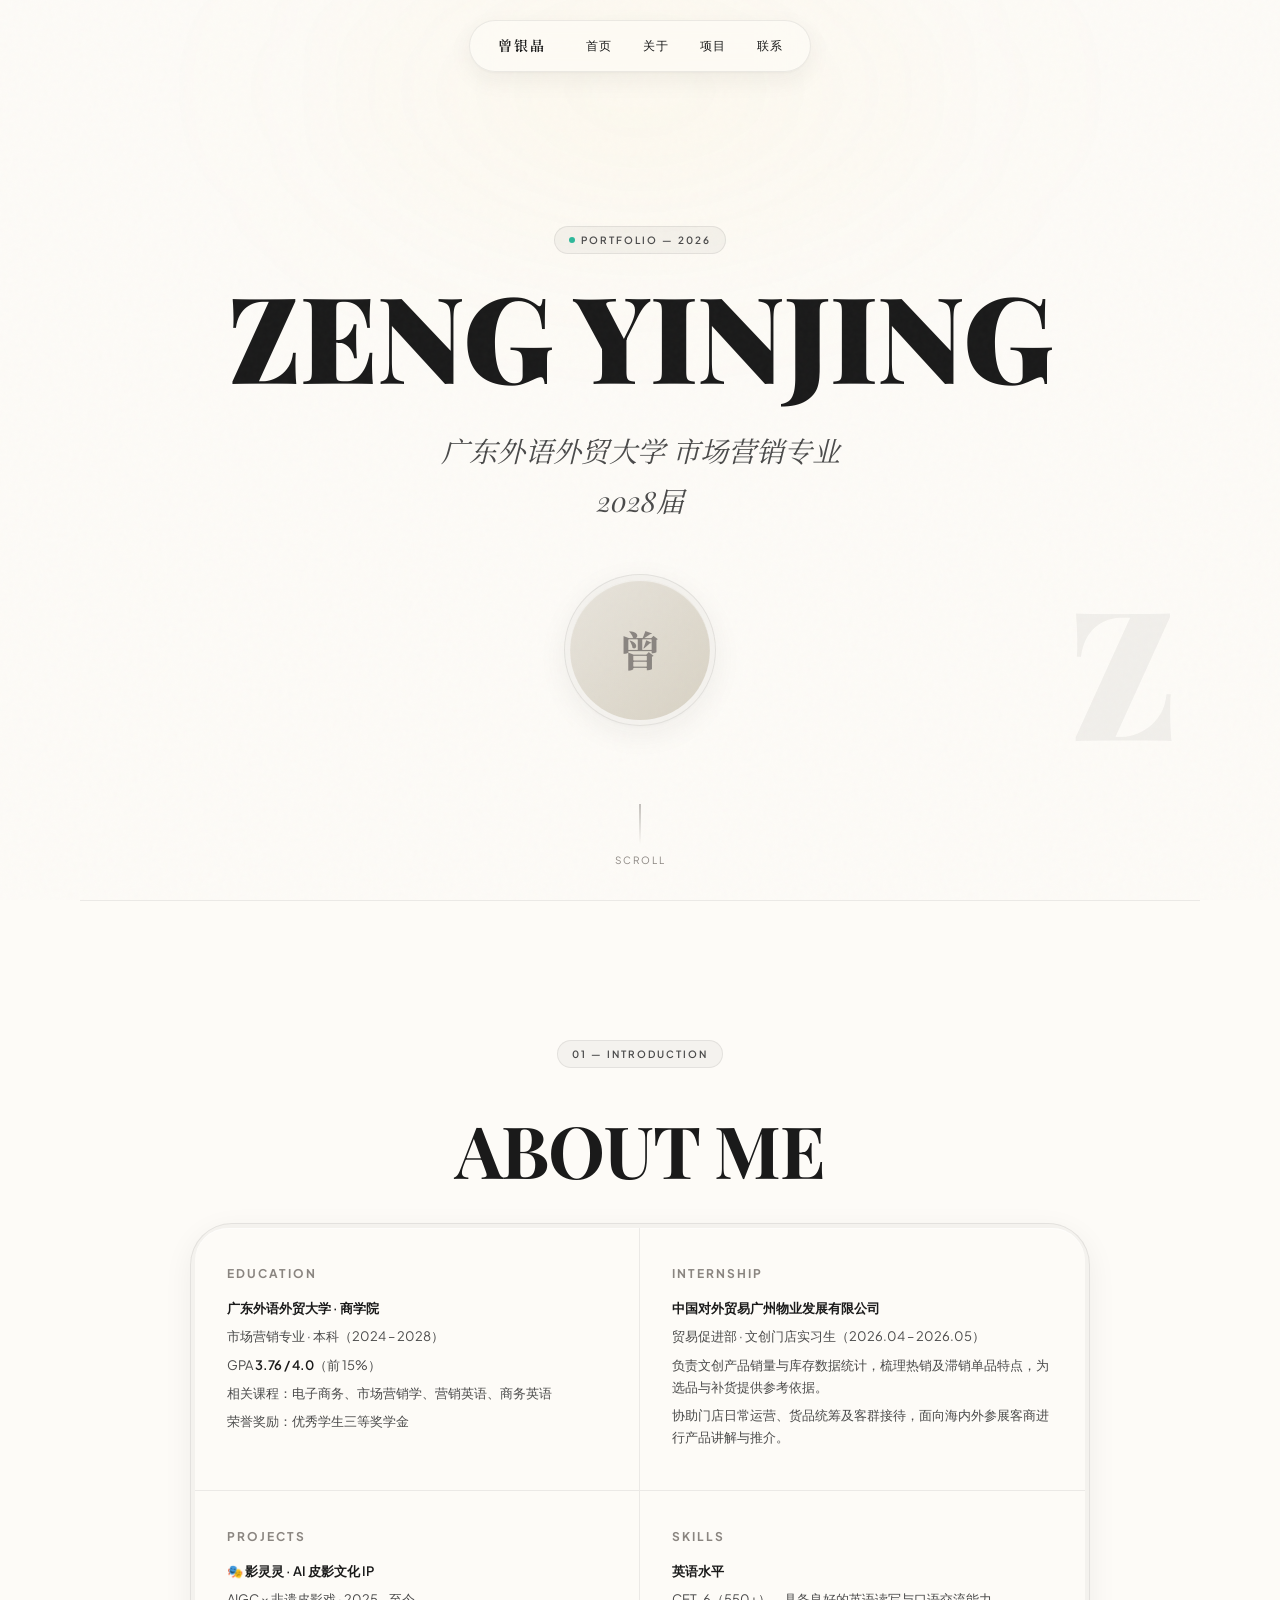
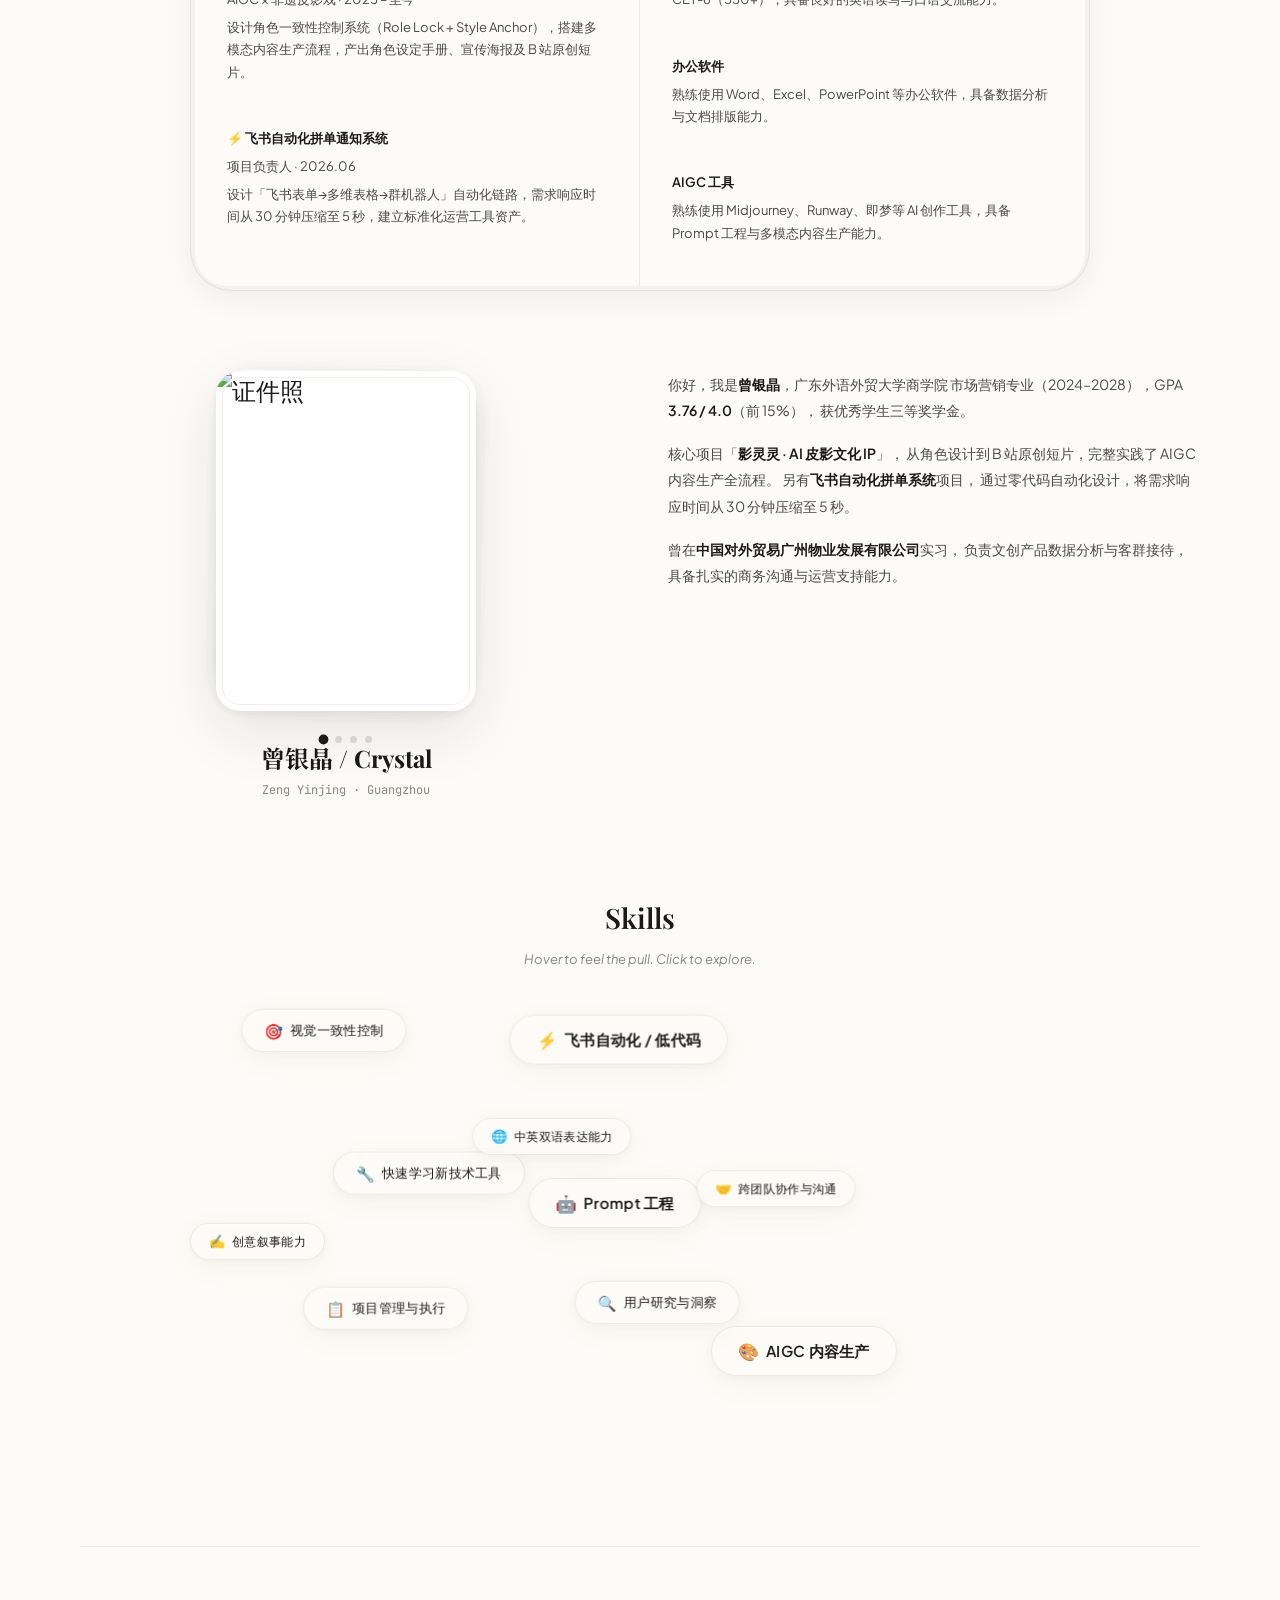
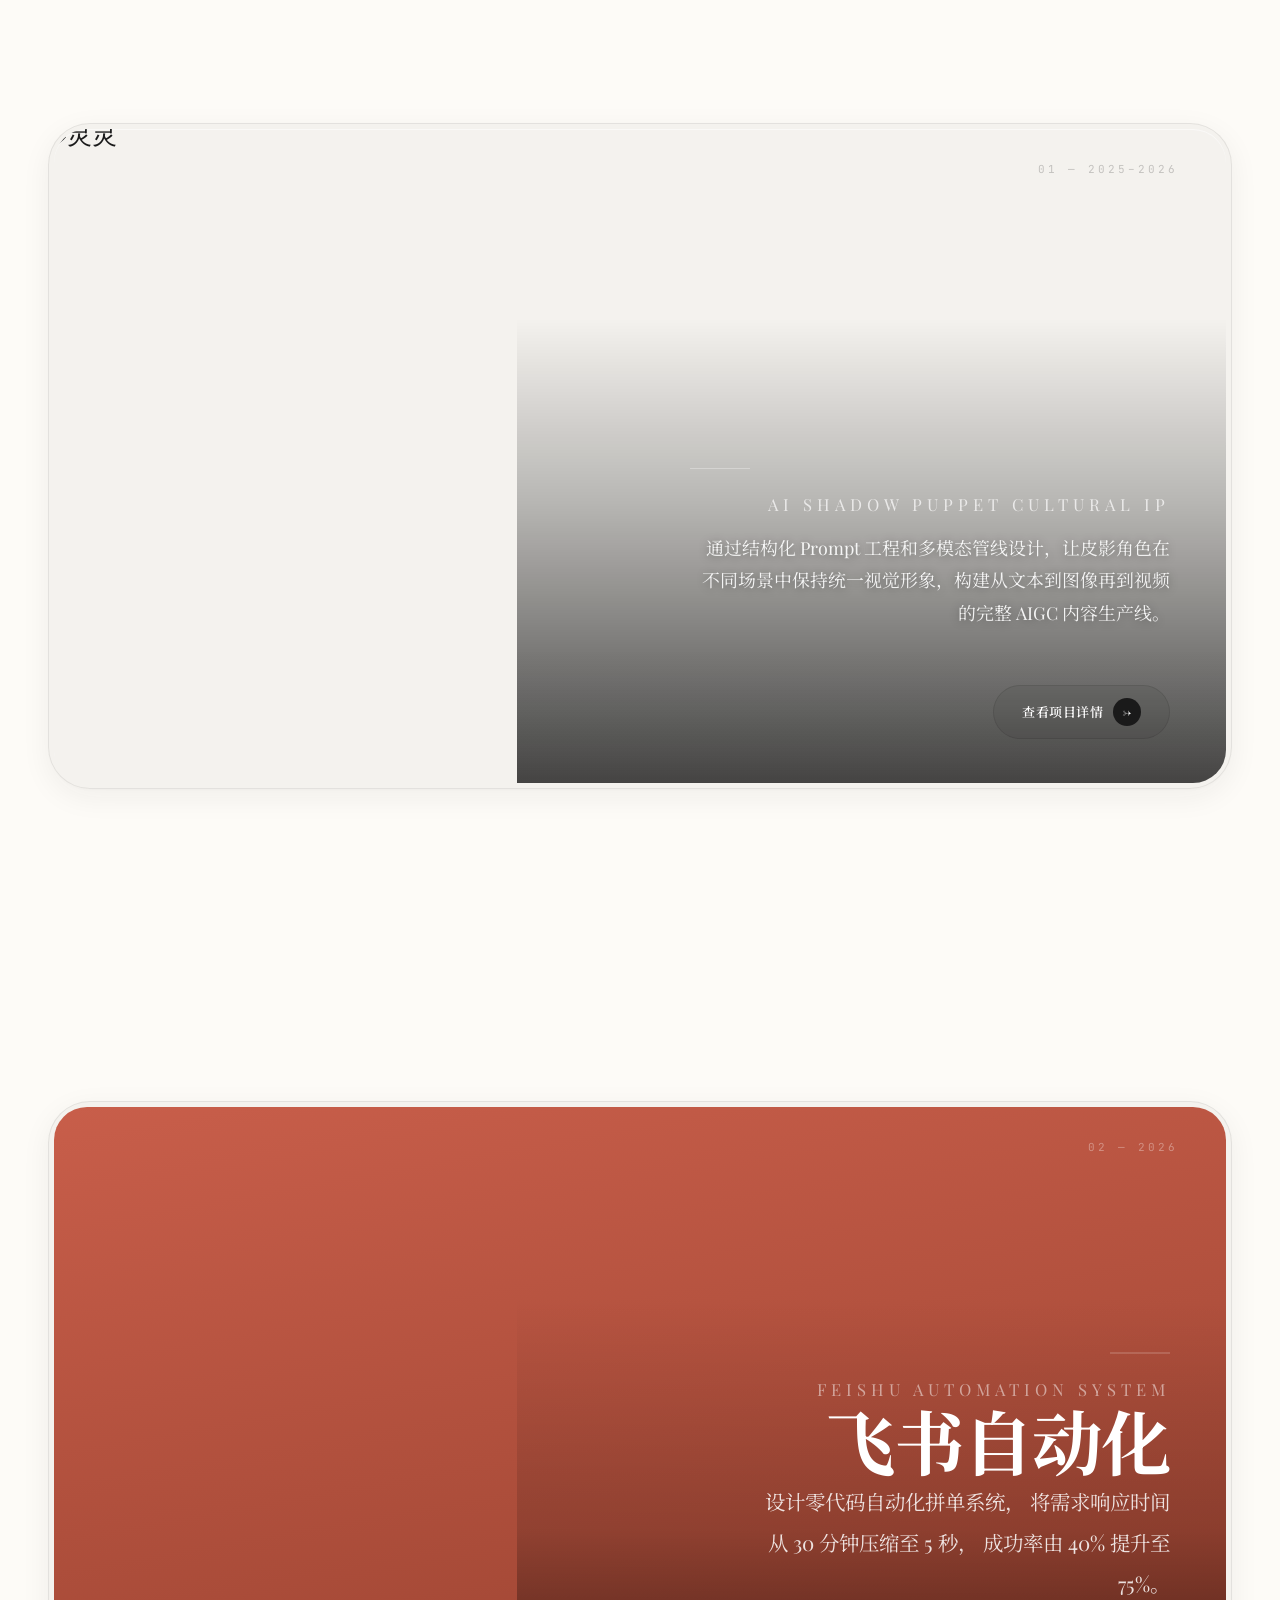
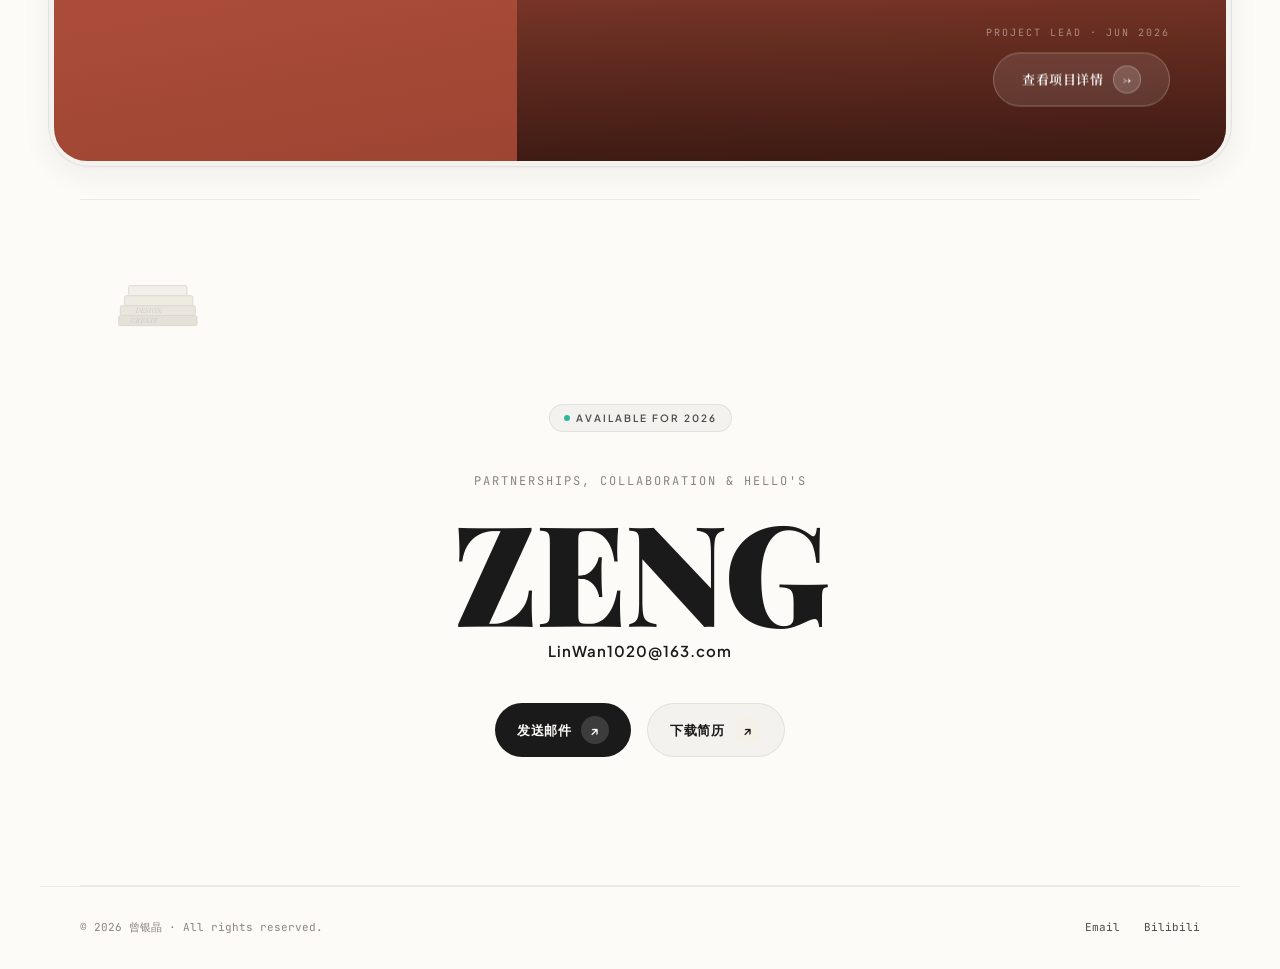
==== index.html @ 74025499 "fix: 手机端About Me四象限改为垂直单列排列" ====
<!DOCTYPE html>
<html lang="zh-CN">
<head>
  <meta charset="UTF-8">
  <meta name="viewport" content="width=device-width, initial-scale=1.0">
  <meta http-equiv="Cache-Control" content="no-cache, no-store, must-revalidate">
  <meta http-equiv="Pragma" content="no-cache">
  <meta http-equiv="Expires" content="0">
  <title>曾银晶 · ZENG YINJING — Portfolio</title>
  <meta name="description" content="曾银晶个人作品集 · UI设计师 · AIGC创作者 · 广东外语外贸大学">
  <link rel="preconnect" href="https://fonts.googleapis.com">
  <link rel="preconnect" href="https://fonts.gstatic.com" crossorigin>
  <link href="https://fonts.googleapis.com/css2?family=Playfair+Display:ital,wght@0,400;0,500;0,600;0,700;0,900;1,400;1,500;1,600&family=Plus+Jakarta+Sans:wght@300;400;500;600;700;800&family=Noto+Serif+SC:wght@400;600;700;900&family=JetBrains+Mono:wght@400;500&display=swap" rel="stylesheet">
  <script src="https://cdnjs.cloudflare.com/ajax/libs/gsap/3.12.5/gsap.min.js"></script>

  <style>
    /* ============================================
       CSS RESET & BASE — Editorial Luxury System
       Vibe: Editorial Luxury | Layout: Editorial Split
       ============================================ */
    *, *::before, *::after { margin: 0; padding: 0; box-sizing: border-box; }

    :root {
      /* --- Palette: Warm Editorial --- */
      --bg-primary: #FDFBF7;
      --bg-warm: #F5F1E8;
      --bg-soft: #F0EBE0;
      --bg-shell: rgba(26, 26, 26, 0.04);
      --text-dark: #1A1A1A;
      --text-medium: #4A4A4A;
      --text-light: #8A8580;
      --text-faint: #B8B3AC;
      --accent-blue: #3370FF;
      --accent-yellow: #F5C542;
      --accent-coral: #E85D4C;
      --accent-mint: #2DB89A;
      --border-hairline: rgba(26, 26, 26, 0.08);
      --border-hairline-strong: rgba(26, 26, 26, 0.14);
      --shadow-ambient: 0 1px 3px rgba(26,26,26,0.02), 0 8px 30px rgba(26,26,26,0.06);
      --shadow-floating: 0 2px 8px rgba(26,26,26,0.03), 0 20px 60px rgba(26,26,26,0.10);
      --shadow-bezel-inset: inset 0 1px 1px rgba(255,255,255,0.6);

      /* --- Typography --- */
      --font-serif: 'Playfair Display', 'Noto Serif SC', serif;
      --font-sans: 'Plus Jakarta Sans', -apple-system, BlinkMacSystemFont, 'Segoe UI', sans-serif;
      --font-mono: 'JetBrains Mono', 'SF Mono', monospace;

      /* --- Motion --- */
      --ease-lux: cubic-bezier(0.32, 0.72, 0, 1);
      --ease-expo: cubic-bezier(0.16, 1, 0.3, 1);
      --ease-spring: cubic-bezier(0.23, 1, 0.32, 1);
      --ease-bounce: cubic-bezier(0.175, 0.885, 0.32, 1.275);

      /* --- Bezel radii --- */
      --radius-bezel-outer: 1.75rem;
      --radius-bezel-inner: calc(1.75rem - 0.375rem);
      --radius-pill: 100px;
    }

    html { scroll-behavior: smooth; font-size: 24px; }
    body {
      font-family: var(--font-sans);
      background-color: var(--bg-primary);
      color: var(--text-dark);
      line-height: 1.6;
      overflow-x: hidden;
      -webkit-font-smoothing: antialiased;
    }

    /* --- Film grain overlay (fixed, pointer-events-none) --- */
    body::before {
      content: '';
      position: fixed;
      top: 0; left: 0; width: 100%; height: 100%;
      pointer-events: none;
      z-index: 50;
      opacity: 0.025;
      background-image: url("data:image/svg+xml,%3Csvg viewBox='0 0 200 200' xmlns='http://www.w3.org/2000/svg'%3E%3Cfilter id='noise'%3E%3CfeTurbulence type='fractalNoise' baseFrequency='0.9' numOctaves='4' stitchTiles='stitch'/%3E%3C/filter%3E%3Crect width='100%' height='100%' filter='url(%23noise)'/%3E%3C/svg%3E");
    }

    /* --- Radial ambient glow --- */
    body::after {
      content: '';
      position: fixed;
      top: -20%; left: 50%;
      width: 80%; height: 60%;
      transform: translateX(-50%);
      pointer-events: none;
      z-index: 0;
      background: radial-gradient(ellipse at center, rgba(245, 197, 66, 0.06) 0%, transparent 60%);
      filter: blur(80px);
    }

    a { color: inherit; text-decoration: none; transition: opacity 0.4s var(--ease-lux); }
    a:hover { opacity: 0.6; }
    img { max-width: 100%; display: block; }

    /* ============================================
       NAVIGATION — Floating Glass Pill (Detached)
       ============================================ */
    .navbar {
      position: fixed;
      top: 20px; left: 50%;
      transform: translateX(-50%);
      z-index: 1000;
      background: rgba(253, 251, 247, 0.72);
      backdrop-filter: blur(24px) saturate(180%);
      -webkit-backdrop-filter: blur(24px) saturate(180%);
      border: 1px solid var(--border-hairline);
      border-radius: var(--radius-pill);
      padding: 10px 28px;
      height: 52px;
      display: flex; align-items: center; justify-content: space-between;
      gap: 40px;
      box-shadow: 0 1px 2px rgba(26,26,26,0.03), 0 8px 24px rgba(26,26,26,0.06);
      transition: all 0.6s var(--ease-lux);
    }
    .navbar.scrolled {
      top: 12px;
      background: rgba(253, 251, 247, 0.88);
      box-shadow: 0 1px 2px rgba(26,26,26,0.04), 0 12px 36px rgba(26,26,26,0.08);
    }

    .nav-logo {
      font-family: var(--font-serif);
      font-size: 14px; font-weight: 600;
      letter-spacing: 2px; text-transform: uppercase;
      white-space: nowrap;
    }

    .nav-links { display: flex; gap: 32px; align-items: center; }
    .nav-link {
      font-family: var(--font-sans);
      font-size: 12px; font-weight: 500;
      letter-spacing: 0.5px;
      cursor: pointer;
      transition: opacity 0.4s var(--ease-lux);
      position: relative;
    }
    .nav-link::after {
      content: '';
      position: absolute;
      bottom: -4px; left: 0; right: 0;
      height: 1px;
      background: var(--text-dark);
      transform: scaleX(0);
      transform-origin: left;
      transition: transform 0.5s var(--ease-lux);
    }
    .nav-link:hover { opacity: 1; }
    .nav-link:hover::after { transform: scaleX(1); }

    /* Mobile menu button */
    .menu-toggle {
      display: none;
      flex-direction: column; gap: 5px;
      cursor: pointer; padding: 5px;
      width: 28px; height: 22px;
      position: relative;
    }
    .menu-toggle span {
      display: block;
      width: 22px; height: 1.5px;
      background: var(--text-dark);
      position: absolute;
      left: 3px;
      transition: all 0.5s var(--ease-spring);
    }
    .menu-toggle span:nth-child(1) { top: 4px; }
    .menu-toggle span:nth-child(2) { top: 11px; }
    .menu-toggle span:nth-child(3) { top: 18px; }
    .menu-toggle.active span:nth-child(1) {
      transform: rotate(45deg);
      top: 11px;
    }
    .menu-toggle.active span:nth-child(2) {
      opacity: 0;
      transform: scaleX(0);
    }
    .menu-toggle.active span:nth-child(3) {
      transform: rotate(-45deg);
      top: 11px;
    }

    /* Mobile nav — Fullscreen glass overlay with staggered reveal */
    .mobile-nav {
      opacity: 0;
      pointer-events: none;
      position: fixed;
      inset: 0;
      background: rgba(253, 251, 247, 0.92);
      backdrop-filter: blur(40px) saturate(180%);
      -webkit-backdrop-filter: blur(40px) saturate(180%);
      z-index: 999;
      flex-direction: column;
      align-items: center; justify-content: center;
      gap: 0;
      transition: opacity 0.6s var(--ease-lux);
    }
    .mobile-nav.show {
      opacity: 1;
      pointer-events: auto;
      display: flex;
    }
    .mobile-nav a {
      font-family: var(--font-serif);
      font-size: 32px; font-weight: 600;
      padding: 20px 0;
      opacity: 0;
      transform: translateY(48px);
      transition: opacity 0.7s var(--ease-expo), transform 0.7s var(--ease-expo);
    }
    .mobile-nav.show a {
      opacity: 1;
      transform: translateY(0);
    }
    .mobile-nav.show a:nth-child(1) { transition-delay: 100ms; }
    .mobile-nav.show a:nth-child(2) { transition-delay: 180ms; }
    .mobile-nav.show a:nth-child(3) { transition-delay: 260ms; }
    .mobile-nav.show a:nth-child(4) { transition-delay: 340ms; }

    /* ============================================
       EYEBROW TAGS (pill badges before headings)
       ============================================ */
    .eyebrow {
      display: inline-flex;
      align-items: center; gap: 6px;
      padding: 5px 14px;
      border-radius: var(--radius-pill);
      background: var(--bg-shell);
      border: 1px solid var(--border-hairline);
      font-family: var(--font-sans);
      font-size: 10px;
      font-weight: 600;
      letter-spacing: 0.2em;
      text-transform: uppercase;
      color: var(--text-medium);
    }
    .eyebrow-dot {
      width: 6px; height: 6px;
      border-radius: 50%;
      background: var(--accent-mint);
      animation: pulse 2s var(--ease-spring) infinite;
    }

    /* ============================================
       HERO SECTION — Editorial Split
       ============================================ */
    .hero {
      min-height: 100vh;
      display: flex; flex-direction: column;
      align-items: center; justify-content: center;
      padding: 140px 40px 100px;
      position: relative;
      overflow: hidden;
      z-index: 1;
    }

    .hero-label {
      font-family: var(--font-sans);
      font-size: 11px; font-weight: 500;
      letter-spacing: 4px; text-transform: uppercase;
      color: var(--text-light);
      margin-bottom: 16px;
    }

    .hero-title {
      font-family: var(--font-serif);
      font-size: clamp(48px, 10vw, 120px);
      font-weight: 900;
      line-height: 1;
      text-align: center;
      letter-spacing: -1px;
    }

    .hero-subtitle {
      font-family: var(--font-serif);
      font-size: clamp(18px, 3vw, 28px);
      font-weight: 400;
      font-style: italic;
      color: var(--text-medium);
      text-align: center;
      margin-top: 20px;
    }

    .hero-tagline {
      font-family: var(--font-serif);
      font-size: clamp(18px, 3vw, 28px);
      font-weight: 400;
      font-style: italic;
      color: var(--text-medium);
      text-align: center;
      max-width: 420px;
      margin-top: 32px;
      line-height: 1.8;
    }

    /* Avatar — Double-Bezel */
    .hero-avatar-wrapper {
      margin-top: 48px;
      position: relative;
    }
    .hero-avatar-bezel {
      padding: 5px;
      background: var(--bg-shell);
      border: 1px solid var(--border-hairline);
      border-radius: 50%;
      box-shadow: var(--shadow-ambient);
    }
    .hero-avatar {
      width: 140px; height: 140px;
      border-radius: 50%;
      object-fit: cover;
      overflow: hidden;
      background: linear-gradient(135deg, #e8e4dc 0%, #d8d2c4 100%);
      display: flex; align-items: center; justify-content: center;
      box-shadow: var(--shadow-bezel-inset);
    }
    .hero-avatar img {
      width: 100%; height: 100%;
      object-fit: cover;
      border-radius: 50%;
    }
    .avatar-placeholder {
      font-family: var(--font-serif);
      font-size: 42px;
      font-weight: 700;
      color: var(--text-light);
      display: flex; align-items: center; justify-content: center;
      width: 100%; height: 100%;
    }

    /* Large decorative letter */
    .hero-deco-letter {
      position: absolute;
      bottom: 10%;
      right: 8%;
      font-family: var(--font-serif);
      font-size: clamp(80px, 15vw, 180px);
      font-weight: 900;
      color: var(--text-dark);
      opacity: 0.05;
      user-select: none;
    }

    /* Scroll indicator */
    .scroll-indicator {
      position: absolute;
      bottom: 32px;
      left: 50%;
      transform: translateX(-50%);
      display: flex; flex-direction: column; align-items: center;
      gap: 8px;
      font-size: 10px; letter-spacing: 2px; text-transform: uppercase;
      color: var(--text-light);
    }
    .scroll-line {
      width: 1px; height: 40px;
      background: linear-gradient(to bottom, var(--text-light), transparent);
      animation: scrollPulse 2s var(--ease-spring) infinite;
    }
    @keyframes scrollPulse {
      0%, 100% { transform: scaleY(1); opacity: 1; }
      50% { transform: scaleY(0.5); opacity: 0.4; }
    }

    /* ============================================
       SECTION COMMON
       ============================================ */
    .section {
      padding: 128px 40px;
      max-width: 1200px;
      margin: 0 auto;
      position: relative;
      z-index: 1;
    }

    .section-divider {
      border: none;
      border-top: 1px solid var(--border-hairline);
      margin: 0 auto;
      width: calc(100% - 80px);
      max-width: 1120px;
    }

    .section-heading {
      font-family: var(--font-serif);
      font-size: clamp(40px, 7vw, 72px);
      font-weight: 700;
      text-align: center;
      letter-spacing: -1px;
      margin-bottom: 16px;
    }

    .section-eyebrow-wrap {
      text-align: center;
      margin-bottom: 24px;
    }

    .section-subheading {
      font-family: var(--font-serif);
      font-size: clamp(22px, 4vw, 36px);
      font-weight: 400;
      font-style: italic;
      color: var(--text-medium);
      text-align: center;
      margin-top: 0;
      margin-bottom: 64px;
    }

    /* ============================================
       ABOUT — Quadrant + Poker Stack
       ============================================ */
    .quadrant-wrap {
      max-width: 900px;
      margin: 0 auto 80px;
      padding: 0;
    }

    /* Double-Bezel wrapper for quadrant */
    .quadrant-bezel {
      padding: 4px;
      background: var(--bg-shell);
      border: 1px solid var(--border-hairline);
      border-radius: var(--radius-bezel-outer);
      box-shadow: var(--shadow-ambient);
    }
    .quadrant-core {
      background: var(--bg-primary);
      border-radius: var(--radius-bezel-inner);
      box-shadow: var(--shadow-bezel-inset);
      overflow: hidden;
    }

    .quadrant-grid {
      display: grid;
      grid-template-columns: 1fr 1fr;
      position: relative;
    }
    .q-cell { padding: 36px 32px; }
    .q-cell h4 {
      font-family: var(--font-sans);
      font-size: 12px;
      font-weight: 700;
      letter-spacing: 2px;
      text-transform: uppercase;
      color: var(--text-light);
      margin-bottom: 14px;
    }
    .q-cell p {
      font-size: 13px;
      line-height: 1.7;
      color: var(--text-medium);
      margin-bottom: 6px;
    }
    .q-cell strong { color: var(--text-dark); font-weight: 600; }
    .q-tl { border-right: 1px solid var(--border-hairline); border-bottom: 1px solid var(--border-hairline); }
    .q-tr { border-bottom: 1px solid var(--border-hairline); }
    .q-bl { border-right: 1px solid var(--border-hairline); }

    /* About grid */
    .about-grid {
      display: grid;
      grid-template-columns: 1fr 1fr;
      gap: 56px;
      align-items: start;
    }

    .about-photo-col {
      display: flex; flex-direction: column; align-items: center; gap: 28px;
    }

    /* Poker Stack — Double-Bezel */
    .poker-stack {
      position: relative;
      width: 260px; height: 340px;
      cursor: pointer;
      perspective: 1000px;
    }
    .poker-card {
      position: absolute;
      top: 0; left: 0;
      width: 100%; height: 100%;
      border-radius: 1rem;
      overflow: hidden;
      background: #fff;
      box-shadow: var(--shadow-ambient);
      transition: all 0.6s var(--ease-lux);
      opacity: 0;
      transform: translateY(12px) scale(0.95) rotate(-2deg);
      pointer-events: none;
      z-index: 1;
    }
    .poker-card.active {
      opacity: 1;
      transform: translateY(0) scale(1) rotate(0deg);
      z-index: 10;
      pointer-events: auto;
      box-shadow: var(--shadow-floating);
    }
    .poker-card:not(.active) {
      opacity: 0.7;
      transform: translateY(-6px) scale(0.96) rotate(1.5deg);
      z-index: 5;
    }
    .poker-stack:hover .poker-card.active {
      box-shadow: 0 4px 12px rgba(26,26,26,0.06), 0 30px 80px rgba(26,26,26,0.14);
    }
    .poker-card img {
      width: 100%; height: 100%;
      object-fit: cover; display: block;
      user-select: none; -webkit-user-drag: none;
    }
    .poker-card-border {
      position: absolute; inset: 6px;
      border: 1px solid rgba(180,170,150,0.2);
      border-radius: 0.75rem; pointer-events: none;
    }
    .poker-dots {
      position: absolute; bottom: -32px; left: 50%;
      transform: translateX(-50%);
      display: flex; gap: 8px; z-index: 20;
    }
    .poker-dot {
      width: 7px; height: 7px; border-radius: 50%;
      background: var(--border-hairline-strong);
      cursor: pointer;
      transition: all 0.4s var(--ease-lux);
    }
    .poker-dot:hover { background: var(--text-light); }
    .poker-dot.active {
      background: var(--text-dark);
      transform: scale(1.4);
    }

    .about-name-badge { text-align: center; }
    .about-name-badge h3 {
      font-family: var(--font-serif);
      font-size: 24px; font-weight: 700;
    }
    .about-name-badge p {
      font-family: var(--font-mono);
      font-size: 12px;
      color: var(--text-light);
      margin-top: 4px;
    }

    .about-info-col p {
      font-size: 14px;
      line-height: 1.9;
      color: var(--text-medium);
      margin-bottom: 16px;
    }
    .about-info-col strong { color: var(--text-dark); font-weight: 600; }

    .about-tags {
      display: flex; flex-wrap: wrap; gap: 8px;
      margin-top: 24px;
    }
    .about-tag {
      font-size: 12px;
      padding: 6px 14px;
      border: 1px solid var(--border-hairline);
      border-radius: var(--radius-pill);
      color: var(--text-medium);
      transition: all 0.4s var(--ease-lux);
    }
    .about-tag:hover {
      border-color: var(--text-dark);
      color: var(--text-dark);
      opacity: 1;
    }

    /* ============================================
       SKILLS — Glassmorphism Floating Nebula
       ============================================ */
    .skills-section { margin-top: 96px; }
    .skills-section h3 {
      font-family: var(--font-serif);
      font-size: 28px; font-weight: 600;
      margin-bottom: 8px;
      text-align: center;
    }
    .skills-subtitle {
      text-align: center;
      font-size: 13px; color: var(--text-light);
      margin-bottom: 8px;
      font-style: italic;
    }

    /* Nebula container — fixed height for the floating cloud */
    .skill-nebula {
      position: relative;
      width: 100%;
      max-width: 900px;
      margin: 0 auto;
      height: 440px;
      overflow: visible;
      cursor: default;
    }

    /* Individual floating skill tag */
    .skill-tag {
      position: absolute;
      display: inline-flex;
      align-items: center;
      gap: 7px;
      padding: 10px 22px;
      border-radius: var(--radius-pill);
      white-space: nowrap;
      user-select: none;
      cursor: pointer;
      pointer-events: auto;
      will-change: transform;

      /* Glassmorphism core */
      background: rgba(253, 251, 247, 0.52);
      backdrop-filter: blur(14px) saturate(160%);
      -webkit-backdrop-filter: blur(14px) saturate(160%);
      border: 1px solid rgba(139, 111, 71, 0.14);

      /* Layered shadow: ambient + directional + glow */
      box-shadow:
        0 2px 10px rgba(26, 26, 26, 0.03),
        0 8px 28px rgba(139, 111, 71, 0.06),
        inset 0 1px 0 rgba(255, 255, 255, 0.5);

      font-family: var(--font-sans);
      color: var(--text-dark);
      transition:
        box-shadow 0.55s var(--ease-lux),
        border-color 0.55s var(--ease-lux),
        background 0.55s var(--ease-lux);
    }

    .skill-tag-icon {
      font-size: 15px;
      line-height: 1;
      transition: transform 0.5s var(--ease-spring);
    }

    .skill-tag-text {
      font-size: 13px;
      font-weight: 500;
      letter-spacing: 0.3px;
    }

    /* Size tiers */
    .skill-tag--lg { padding: 12px 26px; }
    .skill-tag--lg .skill-tag-icon { font-size: 17px; }
    .skill-tag--lg .skill-tag-text { font-size: 15px; font-weight: 600; }

    .skill-tag--md { padding: 10px 22px; }
    .skill-tag--md .skill-tag-icon { font-size: 15px; }
    .skill-tag--md .skill-tag-text { font-size: 13px; }

    .skill-tag--sm { padding: 8px 18px; }
    .skill-tag--sm .skill-tag-icon { font-size: 13px; }
    .skill-tag--sm .skill-tag-text { font-size: 12px; }

    /* Hover state — brighten, scale, intensify glow */
    .skill-tag:hover {
      background: rgba(253, 251, 247, 0.78);
      border-color: rgba(139, 111, 71, 0.32);
      box-shadow:
        0 4px 16px rgba(26, 26, 26, 0.06),
        0 14px 40px rgba(139, 111, 71, 0.14),
        0 0 40px rgba(139, 111, 71, 0.08),
        inset 0 1px 0 rgba(255, 255, 255, 0.7);
      z-index: 20 !important;
    }
    .skill-tag:hover .skill-tag-icon {
      transform: scale(1.15);
    }

    /* Active/clicked state */
    .skill-tag:active {
      transform: scale(0.96) !important;
      transition: transform 0.1s var(--ease-lux);
    }

    /* Breathing glow pulse on key tags */
    .skill-tag--glow {
      animation: breatheGlow 3.6s ease-in-out infinite;
    }
    @keyframes breatheGlow {
      0%, 100% {
        box-shadow:
          0 2px 10px rgba(26, 26, 26, 0.03),
          0 8px 28px rgba(139, 111, 71, 0.06),
          0 0 24px rgba(139, 111, 71, 0.02),
          inset 0 1px 0 rgba(255, 255, 255, 0.5);
      }
      50% {
        box-shadow:
          0 2px 10px rgba(26, 26, 26, 0.03),
          0 8px 28px rgba(139, 111, 71, 0.06),
          0 0 42px rgba(139, 111, 71, 0.10),
          inset 0 1px 0 rgba(255, 255, 255, 0.65);
      }
    }

    /* ============================================
       SKILL DETAIL POPUP — Glassmorphism Overlay
       ============================================ */
    .skill-popup-overlay {
      position: fixed;
      inset: 0;
      z-index: 4000;
      display: flex;
      align-items: center;
      justify-content: center;
      background: rgba(26, 26, 26, 0.28);
      backdrop-filter: blur(8px);
      -webkit-backdrop-filter: blur(8px);
      opacity: 0;
      pointer-events: none;
      transition: opacity 0.45s var(--ease-expo);
    }
    .skill-popup-overlay.active {
      opacity: 1;
      pointer-events: auto;
    }

    .skill-popup {
      background: rgba(253, 251, 247, 0.88);
      backdrop-filter: blur(28px) saturate(180%);
      -webkit-backdrop-filter: blur(28px) saturate(180%);
      border: 1px solid rgba(139, 111, 71, 0.18);
      border-radius: 20px;
      max-width: 440px;
      width: calc(100% - 48px);
      padding: 40px 36px 36px;
      text-align: center;
      box-shadow:
        0 4px 12px rgba(26, 26, 26, 0.04),
        0 32px 96px rgba(26, 26, 26, 0.18),
        0 0 80px rgba(139, 111, 71, 0.06),
        inset 0 1px 0 rgba(255, 255, 255, 0.6);
      transform: translateY(36px) scale(0.92);
      transition: transform 0.55s var(--ease-spring);
    }
    .skill-popup-overlay.active .skill-popup {
      transform: translateY(0) scale(1);
    }

    .skill-popup-icon {
      font-size: 52px;
      margin-bottom: 16px;
      display: block;
      animation: popIn 0.55s var(--ease-spring);
    }

    .skill-popup-name {
      font-family: var(--font-serif);
      font-size: 24px;
      font-weight: 700;
      margin-bottom: 14px;
      color: var(--text-dark);
      letter-spacing: 0.5px;
    }

    .skill-popup-desc {
      font-size: 14px;
      line-height: 1.85;
      color: var(--text-medium);
      max-width: 340px;
      margin: 0 auto 28px;
    }

    .skill-popup-close {
      display: inline-flex;
      align-items: center;
      gap: 6px;
      padding: 10px 24px;
      border-radius: var(--radius-pill);
      border: 1px solid var(--border-hairline);
      background: var(--bg-primary);
      font-family: var(--font-sans);
      font-size: 13px;
      font-weight: 500;
      color: var(--text-medium);
      cursor: pointer;
      transition: all 0.4s var(--ease-lux);
    }
    .skill-popup-close:hover {
      border-color: var(--text-dark);
      color: var(--text-dark);
      background: var(--bg-warm);
    }

    /* ============================================
       PROJECTS — Magazine Spreads (Double-Bezel)
       ============================================ */
    .projects-section {
      margin-top: 128px;
      padding-top: 0;
    }

    .mag-masthead {
      max-width: 1200px;
      margin: 0 auto;
      padding: 0 48px 80px;
      display: flex;
      align-items: baseline;
      gap: 20px;
      border-bottom: 1px solid var(--border-hairline);
    }
    .mag-masthead-num {
      font-family: var(--font-serif);
      font-size: 14px;
      font-weight: 400;
      color: var(--text-faint);
      letter-spacing: 3px;
    }
    .mag-masthead-text h2 {
      font-family: var(--font-serif);
      font-size: clamp(32px, 3.6vw, 48px);
      font-weight: 700;
      letter-spacing: 8px;
      color: var(--text-dark);
      margin: 0 0 4px;
    }
    .mag-masthead-text p {
      font-family: var(--font-mono);
      font-size: 11px;
      letter-spacing: 2px;
      color: var(--text-light);
      text-transform: uppercase;
      margin: 0;
    }

    /* Magazine spread — Double-Bezel architecture */
    .mag-spread {
      max-width: 1200px;
      width: calc(100% - 96px);
      margin: 0 auto 32px;
      aspect-ratio: 16 / 9;
      border-radius: var(--radius-bezel-outer);
      overflow: hidden;
      box-shadow: var(--shadow-ambient);
      position: relative;
      /* Outer shell */
      padding: 5px;
      background: var(--bg-shell);
      border: 1px solid var(--border-hairline);
    }
    .mag-spread-inner {
      position: relative;
      width: 100%; height: 100%;
      border-radius: var(--radius-bezel-inner);
      overflow: hidden;
      box-shadow: var(--shadow-bezel-inset);
    }

    .mag-spread-img {
      position: absolute;
      inset: 0;
      z-index: 0;
    }
    .mag-spread-img img {
      width: 100%; height: 100%;
      object-fit: cover;
    }
    .mag-spread::after {
      content: "";
      position: absolute;
      bottom: 5px; right: 5px;
      width: 60%; height: 70%;
      background: linear-gradient(to top, rgba(0,0,0,0.72) 0%, rgba(0,0,0,0.25) 60%, transparent 100%);
      z-index: 1;
      pointer-events: none;
      border-radius: 0 0 var(--radius-bezel-inner) 0;
    }
    .mag-spread--light::after {
      background: linear-gradient(to top, rgba(0,0,0,0.6) 0%, rgba(0,0,0,0.15) 50%, transparent 100%);
    }
    .mag-spread-img--placeholder {
      background: linear-gradient(170deg, #f5f1ea 0%, #ddd8c8 100%);
    }
    .mag-spread-img--placeholder--coral {
      background: linear-gradient(170deg, #c85e4a 0%, #96402e 100%);
    }

    .mag-typo {
      position: absolute;
      bottom: 0; right: 0;
      z-index: 2;
      padding: 48px 56px 44px;
      display: flex;
      flex-direction: column;
      gap: 10px;
      max-width: 55%;
      align-items: flex-end;
      text-align: right;
    }

    .mag-title {
      font-family: var(--font-serif);
      font-size: clamp(72px, 11vw, 200px);
      font-weight: 700;
      letter-spacing: -5px;
      line-height: 0.88;
      color: #fff;
    }
    /* Chinese titles need smaller size — CJK glyphs are wider */
    .mag-title--zh {
      font-size: clamp(36px, 5.5vw, 72px) !important;
      letter-spacing: -1px !important;
      line-height: 1.15 !important;
    }
    .mag-title-en {
      display: block;
      font-family: var(--font-serif);
      font-size: clamp(13px, 1.3vw, 17px);
      font-weight: 400;
      letter-spacing: 5px;
      text-transform: uppercase;
      color: rgba(255,255,255,0.7);
      margin-top: 16px;
      line-height: 1.4;
    }
    .mag-desc {
      font-family: var(--font-serif);
      font-size: clamp(17px, 1.6vw, 24px);
      line-height: 2;
      color: rgba(255,255,255,0.95);
      max-width: 480px;
    }
    .mag-desc-role {
      display: block;
      font-family: var(--font-mono);
      font-size: 10px;
      letter-spacing: 2px;
      text-transform: uppercase;
      color: rgba(255,255,255,0.6);
      margin-top: 20px;
    }

    /* CTA — Button-in-Button pattern */
    .mag-cta {
      display: inline-flex;
      align-items: center;
      gap: 10px;
      margin-top: 28px;
      font-family: var(--font-serif);
      font-size: 18px;
      font-weight: 600;
      letter-spacing: 3px;
      text-transform: uppercase;
      color: #fff;
      transition: all 0.5s var(--ease-lux);
    }
    .mag-cta-arrow {
      width: 32px; height: 32px;
      border-radius: 50%;
      background: rgba(255,255,255,0.15);
      border: 1px solid rgba(255,255,255,0.25);
      display: flex; align-items: center; justify-content: center;
      transition: all 0.5s var(--ease-lux);
      font-size: 14px;
    }
    .mag-cta:hover { opacity: 1; }
    .mag-cta:hover .mag-cta-arrow {
      transform: translate(3px, -2px) scale(1.08);
      background: rgba(255,255,255,0.25);
    }
    /* Button-in-Button pill CTA hover */
    .mag-cta--pill:hover {
      background: rgba(255,255,255,0.2) !important;
      border-color: rgba(255,255,255,0.4) !important;
      transform: translateY(-2px);
      box-shadow: 0 8px 24px rgba(0,0,0,0.15);
    }
    .mag-spread--light .mag-cta--pill:hover {
      box-shadow: 0 8px 24px rgba(0,0,0,0.25);
    }

    .mag-rule {
      width: 60px;
      height: 1px;
      background: rgba(255,255,255,0.3);
      margin: 24px 0;
    }
    .mag-rule--right { margin-left: auto; margin-right: 0; }

    .mag-page-mark {
      position: absolute;
      z-index: 3;
      font-family: var(--font-mono);
      font-size: 11px;
      letter-spacing: 3px;
      color: rgba(0,0,0,0.2);
    }
    .mag-spread--light .mag-page-mark {
      color: rgba(255,255,255,0.35);
    }
    .mag-page-mark--top-right { top: 32px; right: 48px; }

    .mag-whitespace { height: 24px; width: 100%; }
    @media (min-width: 901px) { .mag-whitespace { height: 280px; } }

    /* Magazine scroll reveal — blur + translate + opacity */
    .mag-spread {
      opacity: 0;
      transform: translateY(50px);
      filter: blur(8px);
      transition: opacity 1.2s var(--ease-expo), transform 1.2s var(--ease-expo), filter 1.2s var(--ease-expo), box-shadow 0.5s var(--ease-lux);
    }
    .mag-spread.visible {
      opacity: 1;
      transform: translateY(0);
      filter: blur(0);
    }
    .mag-spread-img img {
      transition: transform 1.2s var(--ease-expo);
    }
    .mag-spread.visible .mag-spread-img img {
      transform: scale(1.05);
    }
    .mag-spread:hover {
      box-shadow: 0 4px 12px rgba(26,26,26,0.06), 0 30px 80px rgba(26,26,26,0.14);
    }

    .mag-intro {
      font-family: var(--font-serif);
      font-size: clamp(15px, 1.4vw, 21px);
      line-height: 1.8;
      color: rgba(255,255,255,0.9);
      max-width: 480px;
      margin-top: 16px;
      text-shadow: 0 1px 10px rgba(0,0,0,0.4);
    }

    /* ============================================
       DESIGN BEYOND — Flip Cards (Double-Bezel)
       ============================================ */
    .beyond-section { margin-top: 96px; }
    .beyond-section > h3 {
      font-family: var(--font-serif);
      font-size: 28px; font-weight: 600;
      margin-bottom: 16px;
      text-align: center;
    }
    .beyond-subtitle {
      text-align: center;
      font-size: 14px; color: var(--text-light);
      margin-bottom: 48px;
      font-style: italic;
    }

    .flip-cards {
      display: grid;
      grid-template-columns: repeat(3, 1fr);
      gap: 28px;
      perspective: 1200px;
    }

    /* Double-Bezel wrapper for flip cards */
    .flip-card-bezel {
      padding: 4px;
      background: var(--bg-shell);
      border: 1px solid var(--border-hairline);
      border-radius: 1.25rem;
      box-shadow: var(--shadow-ambient);
    }

    .flip-card {
      aspect-ratio: 4/5;
      cursor: pointer;
      position: relative;
      transform-style: preserve-3d;
      transition: transform 0.7s var(--ease-spring);
    }
    .flip-card.flipped { transform: rotateY(180deg); }

    .flip-face {
      position: absolute; inset: 0;
      backface-visibility: hidden;
      -webkit-backface-visibility: hidden;
      border-radius: 1rem;
      overflow: hidden;
      display: flex; flex-direction: column;
    }
    .flip-front {
      background: var(--bg-primary);
      align-items: center; justify-content: center;
      padding: 32px;
      text-align: center;
      box-shadow: var(--shadow-bezel-inset);
    }
    .flip-front-icon { font-size: 48px; margin-bottom: 16px; }
    .flip-front h4 {
      font-family: var(--font-serif);
      font-size: 20px; font-weight: 700;
      margin-bottom: 8px;
    }
    .flip-front p { font-size: 16px; color: var(--text-light); }

    .flip-back {
      background: var(--text-dark);
      color: white;
      transform: rotateY(180deg);
      padding: 32px;
      justify-content: center;
    }
    .flip-back h4 {
      font-family: var(--font-serif);
      font-size: 18px; font-weight: 600;
      margin-bottom: 12px;
      color: var(--accent-yellow);
    }
    .flip-back p {
      font-size: 13px;
      line-height: 1.8;
      opacity: 0.85;
    }
    .flip-back .flip-hint {
      margin-top: 16px;
      font-family: var(--font-mono);
      font-size: 11px;
      opacity: 0.5;
      text-transform: uppercase;
      letter-spacing: 1.5px;
    }

    /* ============================================
       CONTACT — Big Name + Button-in-Button CTA
       ============================================ */
    .contact-section { margin-top: 64px; }
    .contact-layout {
      display: flex; flex-direction: column; align-items: center;
      text-align: center;
    }
    .contact-big-name {
      font-family: var(--font-serif);
      font-size: clamp(56px, 12vw, 140px);
      font-weight: 900;
      letter-spacing: -2px;
      line-height: 1;
    }
    .contact-email-line {
      font-family: var(--font-mono);
      font-size: 12px; letter-spacing: 2px; text-transform: uppercase;
      color: var(--text-light);
      margin-top: 16px; margin-bottom: 8px;
    }
    .contact-email {
      font-size: 15px; font-weight: 600;
      letter-spacing: 1px;
      margin-bottom: 32px;
    }
    .contact-email a:hover { text-decoration: underline; opacity: 1; }

    /* Contact CTA — Button-in-Button */
    .contact-cta-group {
      display: flex; gap: 16px; flex-wrap: wrap;
      justify-content: center;
      margin-top: 8px;
    }
    .contact-cta {
      display: inline-flex;
      align-items: center;
      gap: 10px;
      padding: 12px 22px;
      border-radius: var(--radius-pill);
      font-family: var(--font-sans);
      font-size: 13px;
      font-weight: 600;
      letter-spacing: 0.5px;
      transition: all 0.5s var(--ease-lux);
      cursor: pointer;
    }
    .contact-cta--primary {
      background: var(--text-dark);
      color: var(--bg-primary);
    }
    .contact-cta--primary:hover { transform: scale(0.97); }
    .contact-cta--secondary {
      background: var(--bg-shell);
      border: 1px solid var(--border-hairline);
      color: var(--text-dark);
    }
    .contact-cta--secondary:hover {
      border-color: var(--text-dark);
      transform: scale(0.97);
    }
    .contact-cta-icon {
      width: 28px; height: 28px;
      border-radius: 50%;
      display: flex; align-items: center; justify-content: center;
      font-size: 13px;
      transition: all 0.5s var(--ease-lux);
    }
    .contact-cta--primary .contact-cta-icon {
      background: rgba(255,255,255,0.15);
    }
    .contact-cta--secondary .contact-cta-icon {
      background: var(--bg-warm);
    }
    .contact-cta:hover .contact-cta-icon {
      transform: translate(2px, -1px) scale(1.08);
    }

    .contact-secondary {
      font-family: var(--font-sans);
      font-size: 13px;
      color: var(--text-light);
      margin-top: 24px;
    }
    .contact-secondary a { font-weight: 500; color: var(--text-medium); }

    .contact-deco-left {
      position: absolute; bottom: 15%; left: 5%;
      width: 100px; opacity: 0.5;
    }
    .contact-deco-left {
      position: absolute; top: 0%; left: 6%;
      width: 100px; opacity: 0.5;
    }

    /* ============================================
       FOOTER
       ============================================ */
    footer {
      border-top: 1px solid var(--border-hairline);
      padding: 32px 40px;
      display: flex; justify-content: space-between; align-items: center;
      font-family: var(--font-mono);
      font-size: 11px; color: var(--text-light);
      max-width: 1200px;
      margin: 0 auto;
    }
    footer a { color: var(--text-medium); }
    footer a:hover { opacity: 0.6; }
    .footer-links { display: flex; gap: 24px; }

    /* ============================================
       SCROLL REVEAL — blur + translate + opacity
       ============================================ */
    .fade-up {
      opacity: 0;
      transform: translateY(40px);
      filter: blur(8px);
      transition: opacity 0.9s var(--ease-expo), transform 0.9s var(--ease-expo), filter 0.9s var(--ease-expo);
    }
    .fade-up.visible {
      opacity: 1;
      transform: translateY(0);
      filter: blur(0);
    }

    /* ============================================
       RESPONSIVE — Tablet (900px)
       ============================================ */
    @media (max-width: 900px) {
      .navbar { padding: 8px 20px; gap: 20px; }
      .nav-links { display: none; }
      .menu-toggle { display: flex; }

      .section { padding: 80px 24px; }
      .section-divider { width: calc(100% - 48px); }

      .about-grid { grid-template-columns: 1fr; gap: 40px; }

      .flip-cards { grid-template-columns: 1fr 1fr; gap: 20px; }

      .mag-masthead { flex-direction: column; align-items: flex-start; gap: 4px; padding: 0 32px 48px; }
      .mag-masthead-num { font-size: 12px; }
      .mag-masthead-text h2 { font-size: 28px; letter-spacing: 4px; }
      .mag-spread { width: calc(100% - 64px); }
      .mag-typo { padding: 36px 40px 32px; max-width: 65%; }
      .mag-spread::after { width: 70%; }
      .mag-page-mark--top-right { right: 32px; top: 24px; font-size: 10px; }

      .timeline::before { left: 16px; }
      .timeline-dot { width: 33px; min-width: 33px; font-size: 12px; }

      .skill-nebula { height: 380px; max-width: 100%; }
    }

    /* ============================================
       RESPONSIVE — Mobile (560px)
       ============================================ */
    @media (max-width: 560px) {
      .navbar { padding: 6px 16px; height: 46px; top: 12px; }

      .section { padding: 64px 20px; }
      .section-divider { width: calc(100% - 40px); }

      .hero { padding: 100px 16px 60px; min-height: 100vh; }
      .hero-avatar { width: 110px; height: 110px; }
      .avatar-placeholder { font-size: 32px; }

      .about-photo-frame { max-width: 260px; }
      .skills-grid { grid-template-columns: 1fr; }
      .flip-cards { grid-template-columns: 1fr; max-width: 340px; margin: 0 auto; }

      .mag-masthead { flex-direction: column; align-items: flex-start; gap: 4px; padding: 0 20px 20px; }
      .mag-masthead-num { font-size: 12px; }
      .mag-masthead-text h2 { font-size: 24px; letter-spacing: 3px; }
      .mag-spread { width: calc(100% - 32px); }
      .mag-typo { padding: 24px 20px 20px; max-width: 100% !important; top: auto !important; bottom: 0 !important; left: 0 !important; right: 0 !important; transform: none !important; text-align: left !important; align-items: flex-start !important; display: flex !important; flex-direction: column !important; }
      .mag-spread::after { width: 85%; height: 85%; }
      .mag-title { font-size: clamp(20px, 5vw, 26px); letter-spacing: 0px; }
      .mag-desc p { font-size: 13px; line-height: 1.7; }
      .mag-page-mark--top-right { right: 20px; top: 16px; font-size: 9px; }
      .mag-whitespace { height: 80px; }

      .flip-card { aspect-ratio: 3/4; }

      footer { flex-direction: column; gap: 12px; text-align: center; padding: 20px; }
      .footer-links { justify-content: center; }

      .contact-deco-left { display: none; }

      .quadrant-grid { grid-template-columns: 1fr; }
      .q-tl, .q-tr, .q-bl { border-right: none; border-bottom: 1px solid var(--border-hairline); }
      .q-br { border-bottom: none; }
      .q-cell { padding: 28px 20px; }

      .skill-nebula { height: 340px; }
      .skill-tag--lg { padding: 8px 18px; }
      .skill-tag--lg .skill-tag-icon { font-size: 14px; }
      .skill-tag--lg .skill-tag-text { font-size: 12px; }
      .skill-tag--md { padding: 7px 16px; }
      .skill-tag--md .skill-tag-icon { font-size: 12px; }
      .skill-tag--md .skill-tag-text { font-size: 11px; }
      .skill-tag--sm { padding: 6px 13px; }
      .skill-tag--sm .skill-tag-icon { font-size: 11px; }
      .skill-tag--sm .skill-tag-text { font-size: 10px; }
    }

    /* Reduced motion — disable floating animations */
    @media (prefers-reduced-motion: reduce) {
      .skill-tag { transition: none !important; }
      .skill-tag--glow { animation: none; }
    }

    /* ============================================
       HERO LOAD-IN ANIMATION (staggered, blur+translate)
       ============================================ */
    .hero .load-in {
      opacity: 0;
      transform: translateY(40px);
      filter: blur(8px);
      transition: opacity 1s var(--ease-expo), transform 1s var(--ease-expo), filter 1s var(--ease-expo);
      transition-delay: calc(var(--i, 0) * 0.13s);
    }
    .hero.hero-loaded .load-in {
      opacity: 1;
      transform: translateY(0);
      filter: blur(0);
    }
    .hero .hero-deco-letter {
      opacity: 0;
      transform: translateY(60px) scale(0.92);
      filter: blur(12px);
      transition: opacity 1.2s var(--ease-expo), transform 1.2s var(--ease-expo), filter 1.2s var(--ease-expo);
      transition-delay: 0.6s;
    }
    .hero.hero-loaded .hero-deco-letter {
      opacity: 0.05;
      transform: translateY(0) scale(1);
      filter: blur(0);
    }
    .hero .scroll-indicator {
      opacity: 0;
      transition: opacity 1s var(--ease-lux);
      transition-delay: 1.1s;
    }
    .hero.hero-loaded .scroll-indicator { opacity: 1; }
  </style>
</head>

<body>

  <!-- ==================== NAVIGATION — Floating Glass Pill ==================== -->
  <nav class="navbar" id="navbar">
    <div class="nav-logo">曾银晶</div>

    <div class="nav-links">
      <a class="nav-link" data-target="hero">首页</a>
      <a class="nav-link" data-target="about">关于</a>
      <a class="nav-link" data-target="projects">项目</a>
      <a class="nav-link" data-target="contact">联系</a>
    </div>

    <!-- Mobile hamburger — X morph -->
    <div class="menu-toggle" id="menuToggle" onclick="toggleMobileNav()">
      <span></span><span></span><span></span>
    </div>
  </nav>

  <!-- Mobile navigation — Fullscreen glass overlay -->
  <div class="mobile-nav" id="mobileNav">
    <a data-target="hero" onclick="closeMobileNav()">首页</a>
    <a data-target="about" onclick="closeMobileNav()">关于</a>
    <a data-target="projects" onclick="closeMobileNav()">项目</a>
    <a data-target="contact" onclick="closeMobileNav()">联系</a>
  </div>


  <!-- ==================== 01 HERO / HOME ==================== -->
  <section class="hero" id="hero">

    <!-- Eyebrow badge -->
    <div class="load-in" data-hero-i="5" style="margin-bottom: 20px;">
      <span class="eyebrow">
        <span class="eyebrow-dot"></span>
        Portfolio &mdash; 2026
      </span>
    </div>

    <h1 class="hero-title load-in" data-hero-i="4">ZENG YINJING</h1>
    <p class="hero-tagline load-in" data-hero-i="2">
      广东外语外贸大学 市场营销专业 2028届
    </p>

    <!-- Avatar — Double-Bezel -->
    <div class="hero-avatar-wrapper load-in" data-hero-i="1">
      <div class="hero-avatar-bezel">
        <div class="hero-avatar" id="heroAvatar">
          <div class="avatar-placeholder">曾</div>
        </div>
      </div>
    </div>

    <!-- Large decorative letter -->
    <div class="hero-deco-letter">Z</div>

    <div class="scroll-indicator">
      <div class="scroll-line"></div>
      <span>Scroll</span>
    </div>
  </section>

  <hr class="section-divider">


  <!-- ==================== 02 ABOUT ME ==================== -->
  <section class="section about-section" id="about">

    <div class="section-eyebrow-wrap fade-up">
      <span class="eyebrow">01 &mdash; Introduction</span>
    </div>
    <h2 class="section-heading fade-up">ABOUT ME</h2>

    <!-- Quadrant — Double-Bezel -->
    <div class="quadrant-wrap fade-up">
      <div class="quadrant-bezel">
        <div class="quadrant-core">
          <div class="quadrant-grid">
            <!-- 左上：教育背景 -->
            <div class="q-cell q-tl">
              <h4>EDUCATION</h4>
              <p><strong>广东外语外贸大学 · 商学院</strong></p>
              <p>市场营销专业 · 本科（2024 – 2028）</p>
              <p>GPA <strong>3.76 / 4.0</strong>（前 15%）</p>
              <p>相关课程：电子商务、市场营销学、营销英语、商务英语</p>
              <p>荣誉奖励：优秀学生三等奖学金</p>
            </div>
            <!-- 右上：实习经历 -->
            <div class="q-cell q-tr">
              <h4>INTERNSHIP</h4>
              <p><strong>中国对外贸易广州物业发展有限公司</strong></p>
              <p>贸易促进部 · 文创门店实习生（2026.04 – 2026.05）</p>
              <p>负责文创产品销量与库存数据统计，梳理热销及滞销单品特点，为选品与补货提供参考依据。</p>
              <p>协助门店日常运营、货品统筹及客群接待，面向海内外参展客商进行产品讲解与推介。</p>
            </div>
            <!-- 左下：项目经历 -->
            <div class="q-cell q-bl">
              <h4>PROJECTS</h4>
              <p><strong>🎭 影灵灵 · AI 皮影文化 IP</strong></p>
              <p>AIGC × 非遗皮影戏 · 2025 – 至今</p>
              <p>设计角色一致性控制系统（Role Lock + Style Anchor），搭建多模态内容生产流程，产出角色设定手册、宣传海报及 B 站原创短片。</p>
              <br>
              <p><strong>⚡ 飞书自动化拼单通知系统</strong></p>
              <p>项目负责人 · 2026.06</p>
              <p>设计「飞书表单→多维表格→群机器人」自动化链路，需求响应时间从 30 分钟压缩至 5 秒，建立标准化运营工具资产。</p>
            </div>
            <!-- 右下：个人技能 -->
            <div class="q-cell q-br">
              <h4>SKILLS</h4>
              <p><strong>英语水平</strong></p>
              <p>CET-6（550+），具备良好的英语读写与口语交流能力。</p>
              <br>
              <p><strong>办公软件</strong></p>
              <p>熟练使用 Word、Excel、PowerPoint 等办公软件，具备数据分析与文档排版能力。</p>
              <br>
              <p><strong>AIGC 工具</strong></p>
              <p>熟练使用 Midjourney、Runway、即梦等 AI 创作工具，具备 Prompt 工程与多模态内容生产能力。</p>
            </div>
          </div><!-- /.quadrant-grid -->
        </div><!-- /.quadrant-core -->
      </div><!-- /.quadrant-bezel -->
    </div><!-- /.quadrant-wrap -->


    <div class="about-grid">
      <!-- Left: Photo + Name -->
      <div class="about-photo-col fade-up">
        <!-- Poker Card Stack -->
        <div class="poker-stack" id="pokerStack">
          <div class="poker-card active" data-index="0" data-label="ID Photo">
            <img src="images/about/photo.jpg" alt="证件照" draggable="false">
            <div class="poker-card-border"></div></div>
          <div class="poker-card" data-index="1" data-label="Haobao BEE">
            <img src="images/about/haobao-bee.jpg" alt="好宝 BEE 合照" draggable="false">
            <div class="poker-card-border"></div></div>
          <div class="poker-card" data-index="2" data-label="Pink Jacket">
            <img src="images/about/pink-jacket.jpg" alt="粉色外套" draggable="false">
            <div class="poker-card-border"></div></div>
          <div class="poker-card" data-index="3" data-label="Bear Photo">
            <img src="images/about/bear-photo.jpg" alt="小熊合照" draggable="false">
            <div class="poker-card-border"></div></div>
          <div class="poker-dots">
            <span class="poker-dot active" data-target="0"></span>
            <span class="poker-dot" data-target="1"></span>
            <span class="poker-dot" data-target="2"></span>
            <span class="poker-dot" data-target="3"></span>
          </div>
        </div>
        <div class="about-name-badge">
          <h3>曾银晶 / Crystal</h3>
          <p>Zeng Yinjing &middot; Guangzhou</p>
        </div>
      </div>

      <!-- Right: Info -->
      <div class="about-info-col fade-up">
        <p>
          你好，我是<strong>曾银晶</strong>，广东外语外贸大学商学院
          市场营销专业（2024–2028），GPA <strong>3.76 / 4.0</strong>（前 15%），
          获优秀学生三等奖学金。
        </p>
        <p>
          核心项目「<strong>影灵灵 · AI 皮影文化 IP</strong>」，
          从角色设计到 B 站原创短片，完整实践了 AIGC 内容生产全流程。
          另有<strong>飞书自动化拼单系统</strong>项目，
          通过零代码自动化设计，将需求响应时间从 30 分钟压缩至 5 秒。
        </p>
        <p>
          曾在<strong>中国对外贸易广州物业发展有限公司</strong>实习，
          负责文创产品数据分析与客群接待，具备扎实的商务沟通与运营支持能力。
        </p>
      </div>
    </div>

    <!-- ===== SKILLS — Glassmorphism Nebula ===== -->
    <div class="skills-section fade-up">
      <h3>Skills</h3>
      <p class="skills-subtitle">Hover to feel the pull. Click to explore.</p>

      <div class="skill-nebula" id="skillNebula">
        <!-- Tags rendered by JS -->
      </div>
    </div>

    <!-- Skill Detail Popup -->
    <div class="skill-popup-overlay" id="skillPopupOverlay">
      <div class="skill-popup">
        <span class="skill-popup-icon" id="skillPopupIcon"></span>
        <div class="skill-popup-name" id="skillPopupName"></div>
        <p class="skill-popup-desc" id="skillPopupDesc"></p>
        <button class="skill-popup-close" onclick="closeSkillPopup()">关闭 · Close</button>
      </div>
    </div>

  </section>

  <hr class="section-divider">


  <!-- ==================== 03 PROJECTS (Magazine Spreads) ==================== -->
  <section id="projects">

    <div class="mag-masthead fade-up">
      <span class="mag-masthead-num">03</span>
      <div class="mag-masthead-text">
        <h2>PROJECTS</h2>
        <p>Selected work &middot; 2025 &ndash; 2026</p>
      </div>
    </div>

    <!-- SPREAD 1: 影灵灵 -->
    <div class="mag-spread fade-up" id="spreadYingling">
      <div class="mag-spread-inner">
        <div class="mag-spread-img" style="background:none;overflow:hidden;">
          <img src="images/projects/yingling-hero.jpg" alt="影灵灵">
        </div>
        <span class="mag-page-mark mag-page-mark--top-right">01 &mdash; 2025&ndash;2026</span>
        <div class="mag-typo mag-typo--bottom-left">
          <div>
            <div class="mag-rule"></div>
            <span class="mag-title-en">AI Shadow Puppet Cultural IP</span>
            <p class="mag-intro">通过结构化 Prompt 工程和多模态管线设计，让皮影角色在不同场景中保持统一视觉形象，构建从文本到图像再到视频的完整 AIGC 内容生产线。</p>
          </div>
          <div>
            <br>
            <a href="yingling-project.html" class="mag-cta mag-cta--pill" style="display:inline-flex;align-items:center;gap:10px;margin-top:8px;padding:12px 28px;background:rgba(0,0,0,0.06);border:1px solid rgba(0,0,0,0.1);border-radius:100px;font-size:13px;font-weight:600;letter-spacing:0.5px;text-decoration:none;transition:all 0.5s var(--ease-lux);">
              查看项目详情
              <span class="mag-cta-arrow" style="display:inline-flex;align-items:center;justify-content:center;width:28px;height:28px;border-radius:50%;background:var(--text-dark);color:#fff;border:none;font-size:14px;">→</span>
            </a>
          </div>
        </div>
      </div>
    </div>

    <div class="mag-whitespace"></div>

    <!-- SPREAD 2: 飞书自动化 -->
    <div class="mag-spread mag-spread--light fade-up" id="spreadFeishu">
      <div class="mag-spread-inner">
        <div class="mag-spread-img mag-spread-img--placeholder--coral">
        </div>
        <span class="mag-page-mark mag-page-mark--top-right">02 &mdash; 2026</span>
        <div class="mag-typo" style="position:absolute;top:50%;transform:translateY(-50%);grid-template-columns:1fr 1.2fr;align-items:center;">
          <div></div>
          <div>
            <div class="mag-rule mag-rule--right"></div>
            <span class="mag-title-en" style="color:rgba(255,255,255,0.5);">Feishu Automation System</span>
            <h2 class="mag-title mag-title--zh" style="color:#fff;">飞书自动化</h2>
            <p class="mag-desc" style="color:rgba(255,255,255,0.85);max-width:420px;margin-left:auto;">
              设计零代码自动化拼单系统，
              将需求响应时间从 30 分钟压缩至 5 秒，
              成功率由 40% 提升至 75%。
            </p>
            <span class="mag-desc-role" style="color:rgba(255,255,255,0.45);display:block;text-align:right;">Project Lead &middot; Jun 2026</span>
            <!-- Button-in-Button: View Details -->
            <a href="feishu-project.html" class="mag-cta mag-cta--pill" style="color:#fff;display:inline-flex;align-items:center;gap:10px;margin-top:12px;padding:12px 28px;background:rgba(255,255,255,0.1);border:1px solid rgba(255,255,255,0.25);border-radius:100px;font-size:13px;font-weight:600;letter-spacing:0.5px;text-decoration:none;float:none;backdrop-filter:blur(8px);transition:all 0.5s var(--ease-lux);">
              查看项目详情
              <span class="mag-cta-arrow" style="display:inline-flex;align-items:center;justify-content:center;width:28px;height:28px;border-radius:50%;background:rgba(255,255,255,0.15);border-color:rgba(255,255,255,0.25);font-size:14px;">→</span>
            </a>
          </div>
        </div>
      </div>
    </div>

  </section>

  <hr class="section-divider">


  <!-- ==================== 05 CONTACT ==================== -->
  <section class="section contact-section" id="contact" style="position:relative;overflow:hidden;">

    <!-- Decorative SVG: Stack of books (left) -->
    <svg class="contact-deco-left" viewBox="0 0 120 90" fill="none" xmlns="http://www.w3.org/2000/svg">
      <rect x="10" y="50" width="90" height="12" rx="2" fill="#d8d2c4" stroke="#b8b0a0" stroke-width="1"/>
      <rect x="15" y="38" width="82" height="12" rx="2" fill="#e0dbd0" stroke="#b8b0a0" stroke-width="1"/>
      <rect x="8" y="62" width="94" height="12" rx="2" fill="#cec8bc" stroke="#b8b0a0" stroke-width="1"/>
      <rect x="20" y="26" width="70" height="12" rx="2" fill="#e8e4dc" stroke="#b8b0a0" stroke-width="1"/>
      <text x="28" y="59" font-family="'Noto Serif SC',serif" font-size="8" fill="#999" font-style="italic">DESIGN</text>
      <text x="22" y="71" font-family="'Noto Serif SC',serif" font-size="8" fill="#999" font-style="italic">CREATE</text>
    </svg>

    <div class="contact-layout fade-up">
      <div style="margin-bottom: 24px;">
        <span class="eyebrow">
          <span class="eyebrow-dot"></span>
          Available for 2026
        </span>
      </div>

      <p class="contact-email-line">Partnerships, Collaboration & Hello's</p>

      <div class="contact-big-name">ZENG</div>

      <p class="contact-email">
        <a href="mailto:LinWan1020@163.com">LinWan1020@163.com</a>
      </p>

      <!-- Button-in-Button CTAs -->
      <div class="contact-cta-group">
        <a href="mailto:LinWan1020@163.com" class="contact-cta contact-cta--primary">
          发送邮件
          <span class="contact-cta-icon">↗</span>
        </a>
        <a href="曾银晶_简历.pdf" download class="contact-cta contact-cta--secondary">
          下载简历
          <span class="contact-cta-icon">↗</span>
        </a>
      </div>
    </div>
  </section>

  <hr class="section-divider">

  <!-- ==================== FOOTER ==================== -->
  <footer>
    <div>&copy; 2026 曾银晶 &middot; All rights reserved.</div>
    <div class="footer-links">
      <a href="mailto:LinWan1020@163.com">Email</a>
      <a href="https://space.bilibili.com/2031015294" target="_blank">Bilibili</a>
    </div>
  </footer>



  <!-- ==================== JAVASCRIPT ==================== -->
  <script>
    // =====================================================
    //  AVATAR PRIORITY DETECTION
    // =====================================================
    function loadAvatar() {
      var formats = ['png', 'jpg', 'jpeg'];
      var attempted = 0;
      formats.forEach(function(ext) {
        var img = new Image();
        img.onload = function() { setAvatarImage(img.src); };
        img.onerror = function() {
          attempted++;
          if (attempted >= formats.length) {
            console.log('[Avatar] No avatar file found. Showing placeholder.');
          }
        };
        img.src = ext === 'png' ? 'avatar.png' : (ext === 'jpg' ? 'avatar.jpg' : 'avatar.jpeg');
      });
    }
    function setAvatarImage(src) {
      var heroAvatar = document.getElementById('heroAvatar');
      if (heroAvatar) {
        heroAvatar.innerHTML = '<img src="' + src + '" alt="曾银晶" style="width:100%;height:100%;object-fit:cover;border-radius:50%;">';
      }
    }

    // =====================================================
    //  MOBILE NAVIGATION — Fullscreen glass with staggered reveal
    // =====================================================
    function toggleMobileNav() {
      var toggle = document.getElementById('menuToggle');
      var nav = document.getElementById('mobileNav');
      toggle.classList.toggle('active');
      nav.classList.toggle('show');
      if (nav.classList.contains('show')) {
        document.body.style.overflow = 'hidden';
      } else {
        document.body.style.overflow = '';
      }
    }
    function closeMobileNav() {
      var toggle = document.getElementById('menuToggle');
      var nav = document.getElementById('mobileNav');
      if (toggle) toggle.classList.remove('active');
      if (nav) nav.classList.remove('show');
      document.body.style.overflow = '';
    }

    // =====================================================
    //  SMOOTH SCROLL FOR NAV LINKS
    // =====================================================
    document.addEventListener('click', function(e) {
      var link = e.target.closest('[data-target]');
      if (!link) return;
      e.preventDefault();
      var targetId = link.getAttribute('data-target');
      var targetEl = document.getElementById(targetId);
      if (targetEl) {
        closeMobileNav();
        var offsetTop = targetEl.getBoundingClientRect().top + window.pageYOffset - 80;
        window.scrollTo({ top: offsetTop, behavior: 'smooth' });
      }
    });

    // =====================================================
    //  SCROLL ANIMATIONS — IntersectionObserver (blur + translate + opacity)
    // =====================================================
    function initScrollAnimations() {
      var elements = document.querySelectorAll('.fade-up');
      if ('IntersectionObserver' in window) {
        var observer = new IntersectionObserver(function(entries) {
          entries.forEach(function(entry) {
            if (entry.isIntersecting) {
              entry.target.classList.add('visible');
              var bars = entry.target.querySelectorAll('.skill-bar-fill');
              bars.forEach(function(bar) {
                var w = bar.getAttribute('data-width');
                if (w) setTimeout(function() { bar.style.width = w + '%'; }, 200);
              });
            }
          });
        }, { threshold: 0.12, rootMargin: '0px 0px -60px 0px' });
        elements.forEach(function(el) { observer.observe(el); });
      } else {
        elements.forEach(function(el) { el.classList.add('visible'); });
      }

      // Magazine spread reveal
      var spreads = document.querySelectorAll('.mag-spread');
      if ('IntersectionObserver' in window) {
        var spreadObserver = new IntersectionObserver(function(entries) {
          entries.forEach(function(entry) {
            if (entry.isIntersecting) entry.target.classList.add('visible');
          });
        }, { threshold: 0.1, rootMargin: '0px 0px -40px 0px' });
        spreads.forEach(function(el) { spreadObserver.observe(el); });
      } else {
        spreads.forEach(function(el) { el.classList.add('visible'); });
      }
    }

    // =====================================================
    //  NAVBAR SCROLL EFFECT
    // =====================================================
    function initNavbarScroll() {
      var navbar = document.getElementById('navbar');
      window.addEventListener('scroll', function() {
        var scrollY = window.pageYOffset || document.documentElement.scrollTop;
        if (scrollY > 60) {
          navbar.classList.add('scrolled');
        } else {
          navbar.classList.remove('scrolled');
        }
      }, { passive: true });
    }

    // =====================================================
    //  INITIALIZATION
    // =====================================================
    document.addEventListener('DOMContentLoaded', function() {
      loadAvatar();
      initScrollAnimations();
      initNavbarScroll();

      // Close mobile nav on outside click
      document.addEventListener('click', function(e) {
        var mobileNav = document.getElementById('mobileNav');
        var menuToggle = document.getElementById('menuToggle');
        if (mobileNav && mobileNav.classList.contains('show')) {
          if (!mobileNav.contains(e.target) && !menuToggle.contains(e.target)) {
            closeMobileNav();
          }
        }
      });
    });

    if (document.readyState !== 'loading') { loadAvatar(); }

    // =====================================================
    //  FLIP CARD HOVER CONTROL
    // =====================================================
    (function() {
      var cards = document.querySelectorAll('.flip-card');
      for (var i = 0; i < cards.length; i++) {
        (function(c) {
          var flipping = false;
          c.addEventListener('mouseenter', function() {
            if (flipping) return;
            flipping = true;
            c.classList.add('flipped');
            setTimeout(function() { flipping = false; }, 450);
          });
          c.addEventListener('mouseleave', function() {
            if (flipping) return;
            flipping = true;
            c.classList.remove('flipped');
            setTimeout(function() { flipping = false; }, 450);
          });
        })(cards[i]);
      }
    })();

    // =====================================================
    //  POKER STACK SWITCH
    // =====================================================
    (function() {
      var stack = document.getElementById('pokerStack');
      if (!stack) return;
      var cards = stack.querySelectorAll('.poker-card');
      var dots = stack.querySelectorAll('.poker-dot');
      var current = 0;

      function updatePeek() {
        for (var i = 0; i < cards.length; i++) {
          cards[i].classList.remove('next', 'behind');
        }
        var nextIdx = (current + 1) % cards.length;
        var nxt = cards[nextIdx];
        nxt.classList.add('next');
        if (cards.length > 2) {
          var behindIdx = (current + 2) % cards.length;
          if (behindIdx !== nextIdx) cards[behindIdx].classList.add('behind');
        }
      }

      function switchCard(idx) {
        if (idx === current) return;
        var oldCard = stack.querySelector('.poker-card.active');
        var dir = idx > current ? 1 : -1;
        for (var i = 0; i < cards.length; i++) {
          cards[i].classList.remove('next', 'behind');
        }
        if (oldCard) {
          oldCard.style.transform = 'translateY(' + (-dir * 30) + 'px) scale(0.92) rotate(' + (dir * -8) + 'deg)';
          oldCard.style.opacity = '0';
          oldCard.classList.remove('active');
        }
        setTimeout(function() {
          var newCard = cards[idx];
          newCard.style.transform = 'translateY(' + (dir * 20) + 'px) scale(0.95) rotate(' + (dir * 3) + 'deg)';
          newCard.style.opacity = '0';
          newCard.classList.add('active');
          current = idx;
          for (var i = 0; i < dots.length; i++) {
            dots[i].classList.toggle('active', i === current);
          }
          requestAnimationFrame(function() {
            requestAnimationFrame(function() {
              newCard.style.transform = '';
              newCard.style.opacity = '';
              setTimeout(function() { updatePeek(); }, 50);
            });
          });
        }, 200);
      }

      updatePeek();
      stack.addEventListener('click', function(e) {
        if (e.target.closest('.poker-dot')) return;
        switchCard((current + 1) % cards.length);
      });
      for (var di = 0; di < dots.length; di++) {
        (function(idx) {
          dots[idx].addEventListener('click', function(e) {
            e.stopPropagation();
            switchCard(idx);
          });
        })(di);
      }
      stack.setAttribute('tabindex', '0');
      stack.addEventListener('keydown', function(e) {
        if (e.key === 'ArrowLeft') switchCard((current - 1 + cards.length) % cards.length);
        else if (e.key === 'ArrowRight') switchCard((current + 1) % cards.length);
      });
    })();

    // =====================================================
    //  FLOATING SKILL TAGS — Glassmorphism Nebula System
    //  GSAP-powered floating orbits + magnetic mouse + popup
    // =====================================================
    (function() {
      var nebula = document.getElementById('skillNebula');
      if (!nebula) return;

      // --- Skill Data ---
      var skills = [
        { icon: '🤖', text: 'Prompt 工程', size: 'lg', desc: '构建三层 Prompt 架构（角色层/风格层/叙事层），实现 AIGC 内容生产的精准控制与高质量输出。' },
        { icon: '🎨', text: 'AIGC 内容生产', size: 'lg', glow: true, desc: '从概念到成品的全链路 AI 生成能力，涵盖图像、视频、3D 等多模态内容创作。' },
        { icon: '🎯', text: '视觉一致性控制', size: 'md', glow: true, desc: '通过 Prompt 锁定、风格锁、材质统一、叙事连续性四策略，确保 AI 生成内容的视觉一致性。' },
        { icon: '⚡', text: '飞书自动化 / 低代码', size: 'lg', desc: '基于飞书多维表+Webhook+消息卡片技术栈，设计并实现拼单自动化系统，效率提升 90%。' },
        { icon: '🤝', text: '跨团队协作与沟通', size: 'sm', desc: '在多个跨学科项目中协调设计、技术、内容团队，确保项目目标一致、高效推进。' },
        { icon: '📋', text: '项目管理与执行', size: 'md', desc: '从需求分析到最终交付的全周期项目管理能力，擅长在有限资源下实现最大产出。' },
        { icon: '✍️', text: '创意叙事能力', size: 'sm', desc: '将品牌故事与用户需求融合为有情感温度的设计叙事，让作品不仅仅是功能性的。' },
        { icon: '🔧', text: '快速学习新技术工具', size: 'md', desc: '对新兴 AI 工具和技术保持高度敏感，能快速上手并灵活运用于实际项目中。' },
        { icon: '🌐', text: '中英双语表达能力', size: 'sm', desc: '流利的中英文沟通能力，能够在国际化的项目环境中高效协作与表达。' },
        { icon: '🔍', text: '用户研究与洞察', size: 'md', desc: '运用用户调研、数据分析等方法深入理解目标用户，为设计决策提供坚实依据。' }
      ];

      // --- Build DOM ---
      var tagEls = [];
      skills.forEach(function(s, idx) {
        var el = document.createElement('span');
        el.className = 'skill-tag skill-tag--' + s.size + (s.glow ? ' skill-tag--glow' : '');
        el.setAttribute('data-index', idx);
        el.setAttribute('data-desc', s.desc);
        el.innerHTML = '<span class="skill-tag-icon">' + s.icon + '</span><span class="skill-tag-text">' + s.text + '</span>';
        el.addEventListener('click', function(e) { e.stopPropagation(); openSkillPopup(s.icon, s.text, s.desc); });
        nebula.appendChild(el);
        tagEls.push(el);
      });

      // --- Compute safe bounds for each tag ---
      var nebulaRect;
      function getBounds() {
        nebulaRect = nebula.getBoundingClientRect();
      }
      getBounds();
      window.addEventListener('resize', getBounds);

      function getTagBounds(tag) {
        var tr = tag.getBoundingClientRect();
        return {
          w: tr.width, h: tr.height,
          minX: 0, maxX: nebulaRect.width - tr.width,
          minY: 0, maxY: nebulaRect.height - tr.height
        };
      }

      // --- Scatter tags randomly in container ---
      function scatterTags() {
        getBounds();
        var used = [];
        tagEls.forEach(function(tag) {
          var b = getTagBounds(tag);
          var x, y, tries = 0;
          do {
            x = Math.random() * b.maxX;
            y = Math.random() * b.maxY;
            tries++;
          } while (tries < 40 && used.some(function(u) {
            return Math.abs(u.x - x) < 100 && Math.abs(u.y - y) < 60;
          }));
          used.push({ x: x + b.w/2, y: y + b.h/2 });
          gsap.set(tag, { x: x, y: y });
        });
      }

      // --- GSAP floating orbits ---
      // Each tag gets a unique elliptical orbit with different radius, speed, and phase
      var orbitTweens = [];
      function startFloating() {
        tagEls.forEach(function(tag, i) {
          var rx = 18 + Math.random() * 38;  // horizontal radius
          var ry = 8 + Math.random() * 24;   // vertical radius
          var dur = 4.5 + Math.random() * 6; // duration
          var phase = Math.random() * Math.PI * 2; // random starting angle

          // Build a timeline that draws an ellipse using sin/cos at 60fps
          // We use a proxy object animated by GSAP, then apply sin/cos
          var proxy = { angle: phase };
          var startX = parseFloat(tag.style.getPropertyValue('--base-x') || gsap.getProperty(tag, 'x'));
          var startY = parseFloat(tag.style.getPropertyValue('--base-y') || gsap.getProperty(tag, 'y'));

          // Store base position
          tag.style.setProperty('--base-x', startX);
          tag.style.setProperty('--base-y', startY);

          var tween = gsap.to(proxy, {
            angle: phase + Math.PI * 2,
            duration: dur,
            repeat: -1,
            ease: 'none',
            onUpdate: function() {
              var dx = Math.cos(proxy.angle) * rx;
              var dy = Math.sin(proxy.angle) * ry;
              // Clamp to bounds
              var bx = getTagBounds(tag);
              var nx = startX + dx;
              var ny = startY + dy;
              nx = Math.max(bx.minX, Math.min(bx.maxX, nx));
              ny = Math.max(bx.minY, Math.min(bx.maxY, ny));
              gsap.set(tag, { x: nx, y: ny });
              // Store current position for magnet
              tag._currentX = nx;
              tag._currentY = ny;
            }
          });
          orbitTweens.push(tween);
        });
      }

      // --- Magnetic Mouse Effect ---
      var mouseX = -999, mouseY = -999;
      var magnetActive = false;

      nebula.addEventListener('mousemove', function(e) {
        if (!nebulaRect) getBounds();
        mouseX = e.clientX - nebulaRect.left;
        mouseY = e.clientY - nebulaRect.top;
        magnetActive = true;
      });

      nebula.addEventListener('mouseleave', function() {
        magnetActive = false;
      });

      // RAF loop for magnetic pull (runs independently from GSAP orbits)
      var magnetRAF;
      function magnetLoop() {
        if (magnetActive) {
          tagEls.forEach(function(tag) {
            var cx = tag._currentX !== undefined ? tag._currentX + tag.getBoundingClientRect().width / 2 : 0;
            var cy = tag._currentY !== undefined ? tag._currentY + tag.getBoundingClientRect().height / 2 : 0;
            var dx = mouseX - cx;
            var dy = mouseY - cy;
            var dist = Math.sqrt(dx * dx + dy * dy);
            var maxDist = 180; // magnetic radius

            if (dist < maxDist && dist > 0) {
              // Inverse-square attraction, stronger when closer
              var force = (1 - dist / maxDist) * (1 - dist / maxDist) * 18;
              var pullX = (dx / dist) * force;
              var pullY = (dy / dist) * force;

              var b = getTagBounds(tag);
              var nx = (tag._currentX || 0) + pullX;
              var ny = (tag._currentY || 0) + pullY;
              nx = Math.max(b.minX, Math.min(b.maxX, nx));
              ny = Math.max(b.minY, Math.min(b.maxY, ny));

              gsap.to(tag, {
                x: nx, y: ny,
                duration: 0.3,
                ease: 'power2.out',
                overwrite: 'auto'
              });
              // Update stored position
              tag._currentX = nx;
              tag._currentY = ny;
            }
          });
        }
        magnetRAF = requestAnimationFrame(magnetLoop);
      }

      // --- Init ---
      function initSkills() {
        if (tagEls.length === 0) return;
        scatterTags();
        // Small delay then start floating orbits
        setTimeout(function() {
          // Re-read base positions after scatter
          tagEls.forEach(function(tag) {
            tag.style.setProperty('--base-x', gsap.getProperty(tag, 'x'));
            tag.style.setProperty('--base-y', gsap.getProperty(tag, 'y'));
            tag._currentX = gsap.getProperty(tag, 'x');
            tag._currentY = gsap.getProperty(tag, 'y');
          });
          startFloating();
        }, 300);
        magnetRAF = requestAnimationFrame(magnetLoop);
      }

      // Start when visible (IntersectionObserver)
      if ('IntersectionObserver' in window) {
        var obs = new IntersectionObserver(function(entries) {
          entries.forEach(function(entry) {
            if (entry.isIntersecting) {
              initSkills();
              obs.unobserve(nebula);
            }
          });
        }, { threshold: 0.2 });
        obs.observe(nebula);
      } else {
        setTimeout(initSkills, 600);
      }

      // --- Resize handler — re-scatter ---
      var resizeTimeout;
      window.addEventListener('resize', function() {
        clearTimeout(resizeTimeout);
        resizeTimeout = setTimeout(function() {
          getBounds();
          // Kill old orbit tweens
          orbitTweens.forEach(function(t) { t.kill(); });
          orbitTweens = [];
          scatterTags();
          setTimeout(function() {
            tagEls.forEach(function(tag) {
              tag.style.setProperty('--base-x', gsap.getProperty(tag, 'x'));
              tag.style.setProperty('--base-y', gsap.getProperty(tag, 'y'));
              tag._currentX = gsap.getProperty(tag, 'x');
              tag._currentY = gsap.getProperty(tag, 'y');
            });
            startFloating();
          }, 200);
        }, 400);
      });
    })();

    // --- Skill Popup ---
    function openSkillPopup(icon, name, desc) {
      document.getElementById('skillPopupIcon').textContent = icon;
      document.getElementById('skillPopupName').textContent = name;
      document.getElementById('skillPopupDesc').textContent = desc;
      document.getElementById('skillPopupOverlay').classList.add('active');
      document.body.style.overflow = 'hidden';
    }

    function closeSkillPopup() {
      document.getElementById('skillPopupOverlay').classList.remove('active');
      document.body.style.overflow = '';
    }

    // Close popup on overlay click
    document.getElementById('skillPopupOverlay').addEventListener('click', function(e) {
      if (e.target === this) closeSkillPopup();
    });

    // Close popup on Escape key
    document.addEventListener('keydown', function(e) {
      if (e.key === 'Escape' && document.getElementById('skillPopupOverlay').classList.contains('active')) {
        closeSkillPopup();
      }
    });

    // =====================================================
    //  HERO LOAD-IN ANIMATION (staggered, blur + translate)
    // =====================================================
    (function() {
      function triggerHeroAnimation() {
        var hero = document.querySelector('.hero');
        if (!hero) return;
        var els = hero.querySelectorAll('.load-in');
        els.forEach(function(el) {
          var i = el.getAttribute('data-hero-i') || '0';
          el.style.setProperty('--i', i);
        });
        requestAnimationFrame(function() {
          requestAnimationFrame(function() {
            hero.classList.add('hero-loaded');
          });
        });
      }
      if (document.readyState === 'loading') {
        document.addEventListener('DOMContentLoaded', triggerHeroAnimation);
      } else {
        triggerHeroAnimation();
      }
    })();
  </script>
</body>
</html>
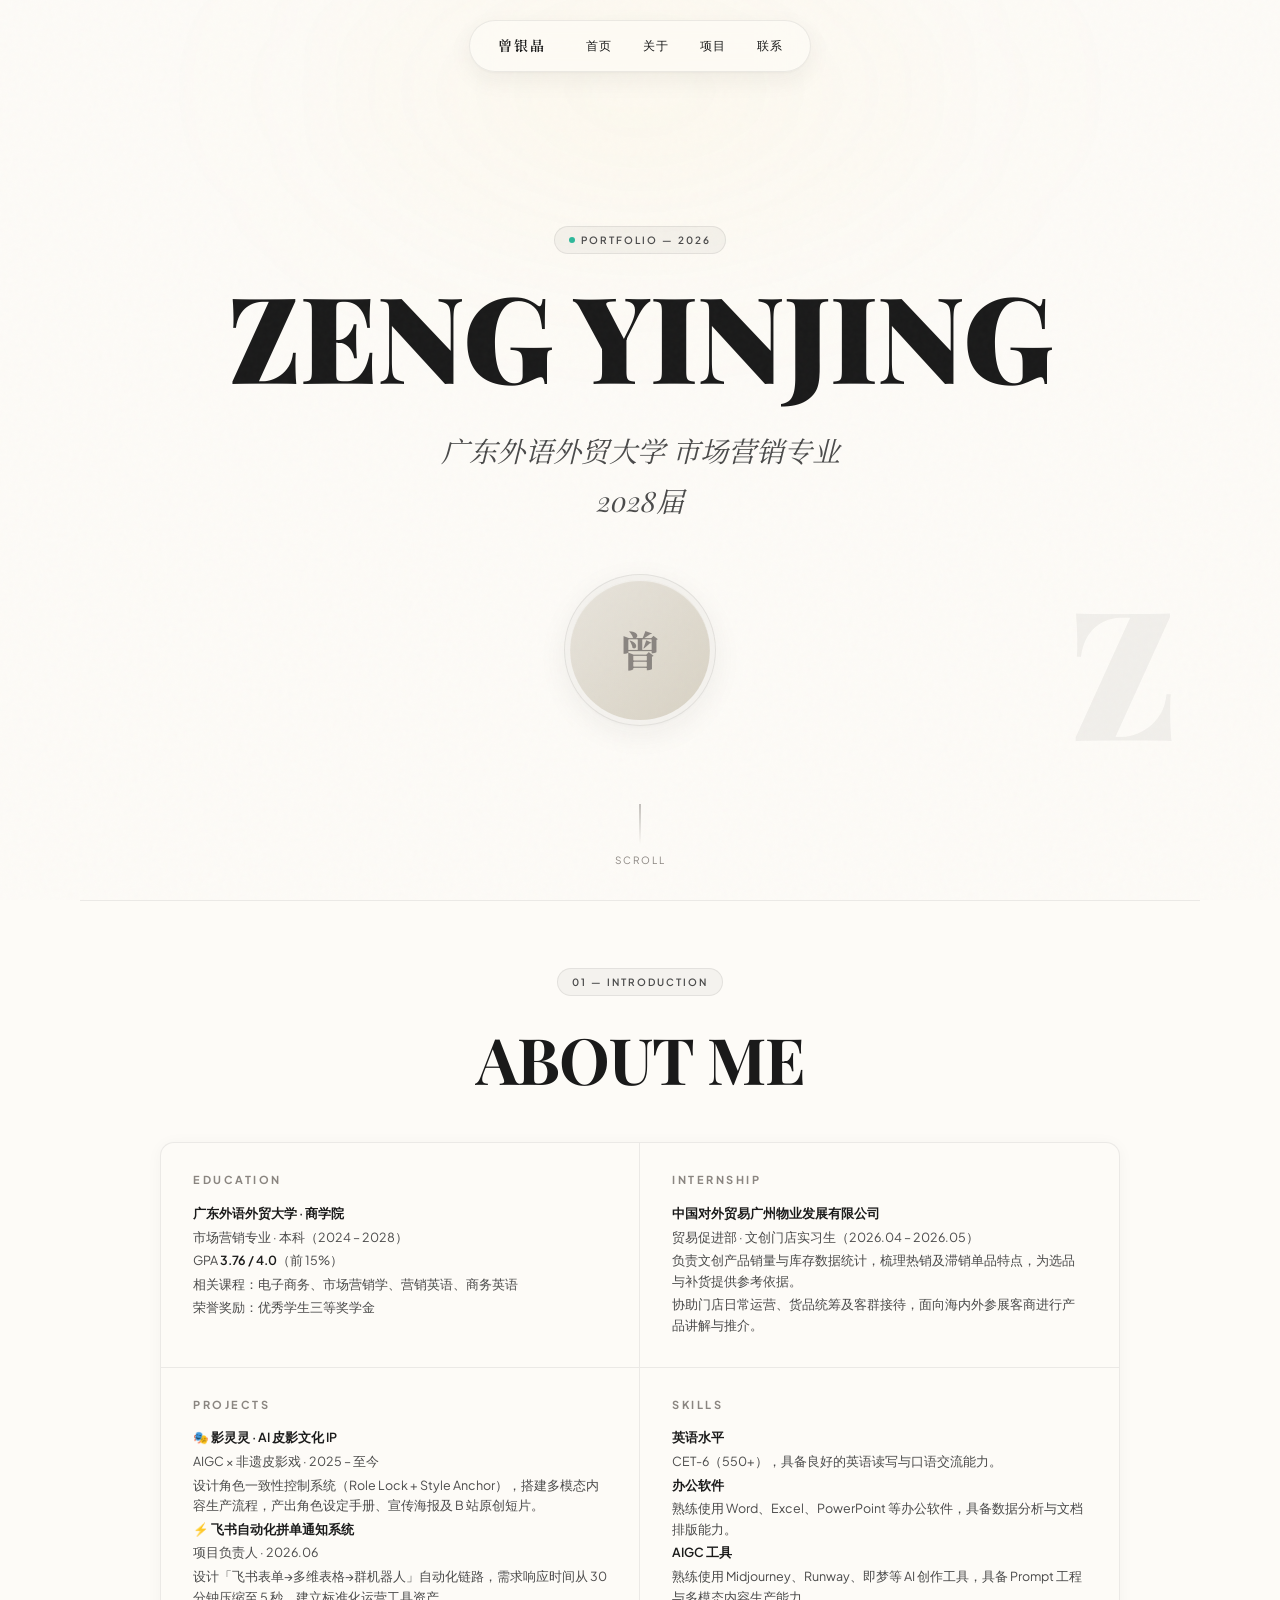
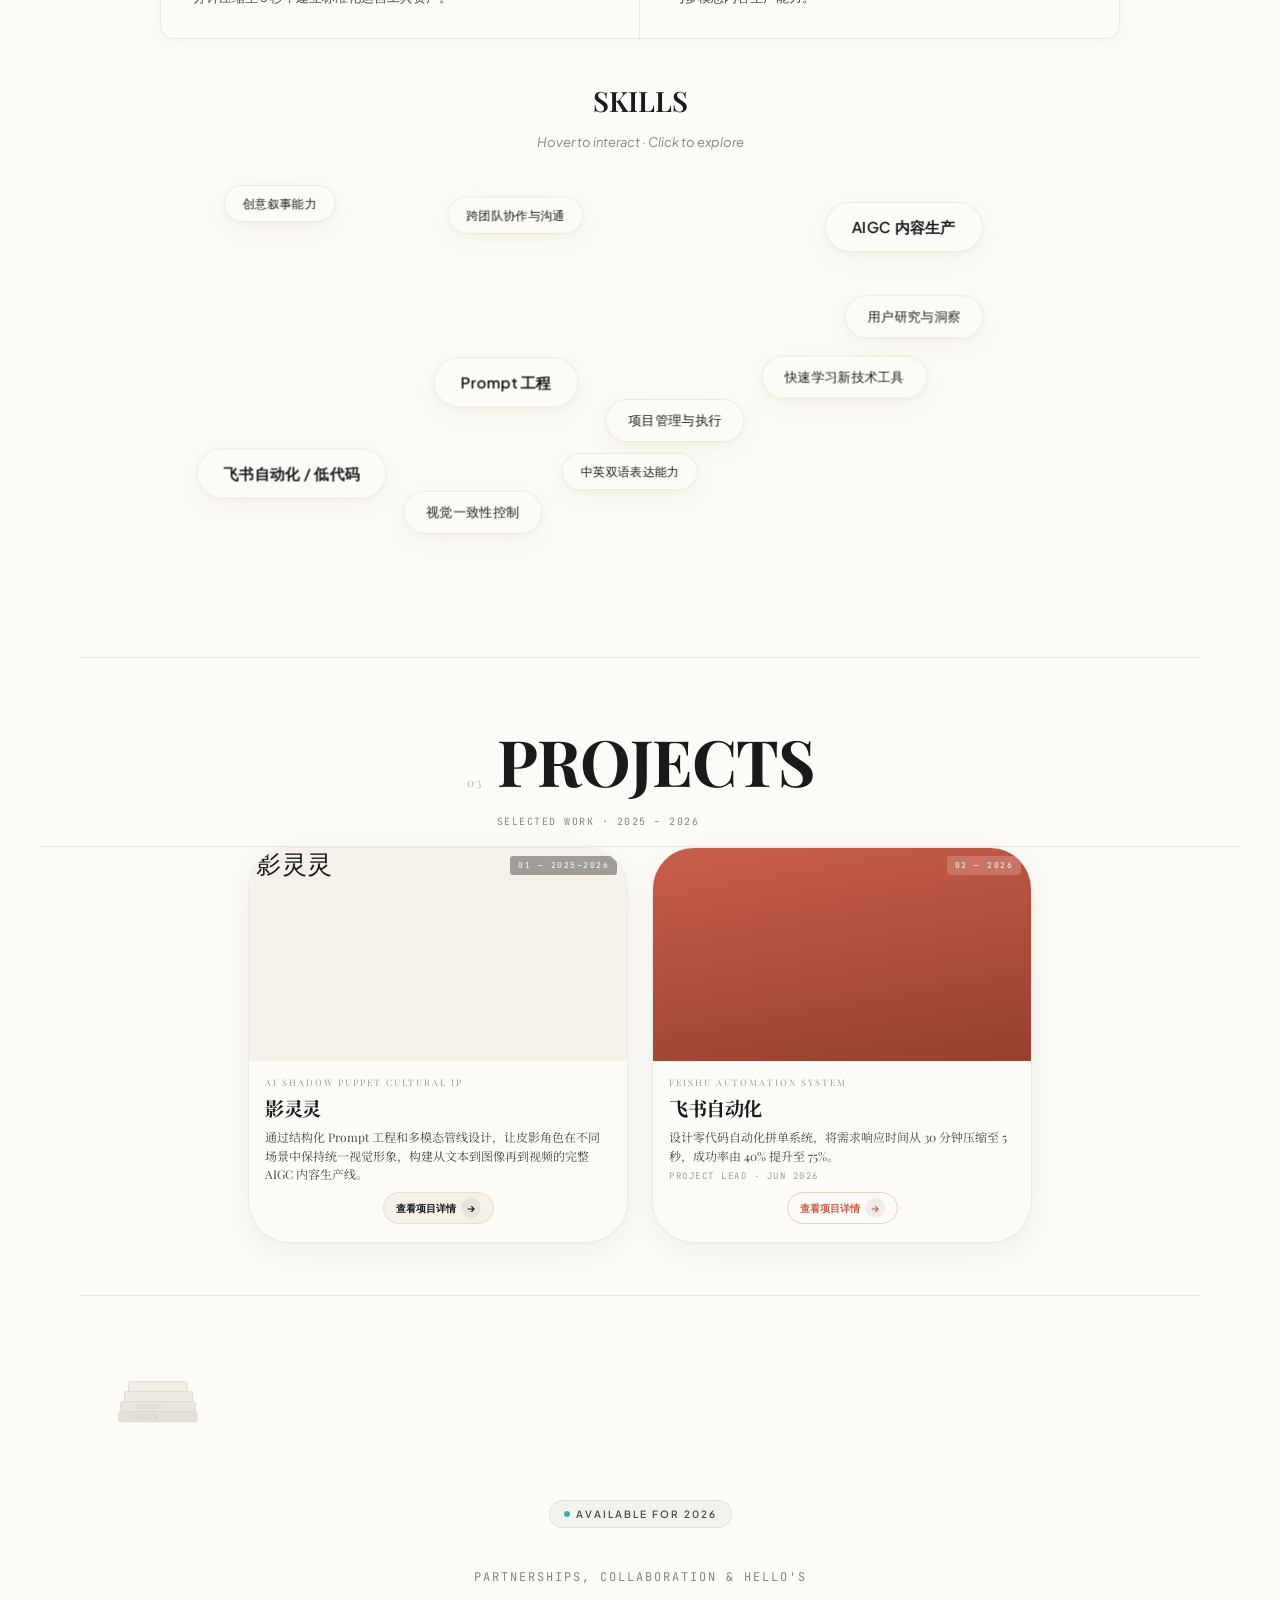
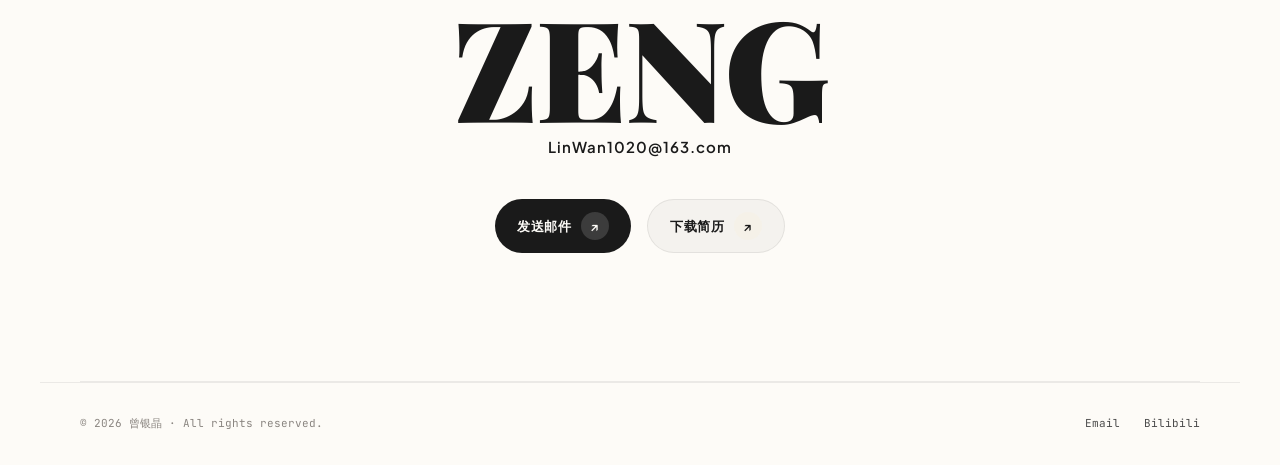
==== commit 03ba6fe3: "首页项目卡片优化：整体缩小+16:9封面+简介居中+PROJECTS标题与ABOUT ME统一大小" ====
--- a/index.html
+++ b/index.html
@@ -30,6 +30,7 @@
       --text-medium: #4A4A4A;
       --text-light: #8A8580;
       --text-faint: #B8B3AC;
+      --text-muted: #A09B95;
       --accent-blue: #3370FF;
       --accent-yellow: #F5C542;
       --accent-coral: #E85D4C;
@@ -385,16 +386,16 @@
 
     .section-heading {
       font-family: var(--font-serif);
-      font-size: clamp(40px, 7vw, 72px);
+      font-size: clamp(36px, 6vw, 64px);
       font-weight: 700;
       text-align: center;
       letter-spacing: -1px;
-      margin-bottom: 16px;
+      margin-bottom: 8px;
     }
 
     .section-eyebrow-wrap {
       text-align: center;
-      margin-bottom: 24px;
+      margin-bottom: 12px;
     }
 
     .section-subheading {
@@ -408,173 +409,49 @@
       margin-bottom: 64px;
     }
 
-    /* ============================================
-       ABOUT — Quadrant + Poker Stack
-       ============================================ */
-    .quadrant-wrap {
-      max-width: 900px;
-      margin: 0 auto 80px;
-      padding: 0;
-    }
-
-    /* Double-Bezel wrapper for quadrant */
-    .quadrant-bezel {
-      padding: 4px;
-      background: var(--bg-shell);
+#about { padding-top: 56px; padding-bottom: 56px; }
+
+    /* About Card — clean 2×2 grid */
+    .about-card {
+      max-width: 960px;
+      margin: 32px auto 0;
+      background: var(--bg-primary);
       border: 1px solid var(--border-hairline);
-      border-radius: var(--radius-bezel-outer);
-      box-shadow: var(--shadow-ambient);
-    }
-    .quadrant-core {
-      background: var(--bg-primary);
-      border-radius: var(--radius-bezel-inner);
-      box-shadow: var(--shadow-bezel-inset);
+      border-radius: 14px;
+      box-shadow: 0 2px 16px rgba(0,0,0,0.04);
       overflow: hidden;
     }
-
-    .quadrant-grid {
+    .about-card-inner {
       display: grid;
       grid-template-columns: 1fr 1fr;
-      position: relative;
-    }
-    .q-cell { padding: 36px 32px; }
-    .q-cell h4 {
+    }
+    .about-card-col {
+      padding: 28px 32px;
+    }
+    .about-card-col:nth-child(1) { border-right: 1px solid var(--border-hairline); border-bottom: 1px solid var(--border-hairline); }
+    .about-card-col:nth-child(2) { border-bottom: 1px solid var(--border-hairline); }
+    .about-card-col:nth-child(3) { border-right: 1px solid var(--border-hairline); }
+    .about-card-col h4 {
       font-family: var(--font-sans);
-      font-size: 12px;
+      font-size: 11px;
       font-weight: 700;
-      letter-spacing: 2px;
+      letter-spacing: 2.5px;
       text-transform: uppercase;
       color: var(--text-light);
       margin-bottom: 14px;
     }
-    .q-cell p {
-      font-size: 13px;
-      line-height: 1.7;
+    .about-card-col p {
+      font-size: 12.5px;
+      line-height: 1.65;
       color: var(--text-medium);
-      margin-bottom: 6px;
-    }
-    .q-cell strong { color: var(--text-dark); font-weight: 600; }
-    .q-tl { border-right: 1px solid var(--border-hairline); border-bottom: 1px solid var(--border-hairline); }
-    .q-tr { border-bottom: 1px solid var(--border-hairline); }
-    .q-bl { border-right: 1px solid var(--border-hairline); }
-
-    /* About grid */
-    .about-grid {
-      display: grid;
-      grid-template-columns: 1fr 1fr;
-      gap: 56px;
-      align-items: start;
-    }
-
-    .about-photo-col {
-      display: flex; flex-direction: column; align-items: center; gap: 28px;
-    }
-
-    /* Poker Stack — Double-Bezel */
-    .poker-stack {
-      position: relative;
-      width: 260px; height: 340px;
-      cursor: pointer;
-      perspective: 1000px;
-    }
-    .poker-card {
-      position: absolute;
-      top: 0; left: 0;
-      width: 100%; height: 100%;
-      border-radius: 1rem;
-      overflow: hidden;
-      background: #fff;
-      box-shadow: var(--shadow-ambient);
-      transition: all 0.6s var(--ease-lux);
-      opacity: 0;
-      transform: translateY(12px) scale(0.95) rotate(-2deg);
-      pointer-events: none;
-      z-index: 1;
-    }
-    .poker-card.active {
-      opacity: 1;
-      transform: translateY(0) scale(1) rotate(0deg);
-      z-index: 10;
-      pointer-events: auto;
-      box-shadow: var(--shadow-floating);
-    }
-    .poker-card:not(.active) {
-      opacity: 0.7;
-      transform: translateY(-6px) scale(0.96) rotate(1.5deg);
-      z-index: 5;
-    }
-    .poker-stack:hover .poker-card.active {
-      box-shadow: 0 4px 12px rgba(26,26,26,0.06), 0 30px 80px rgba(26,26,26,0.14);
-    }
-    .poker-card img {
-      width: 100%; height: 100%;
-      object-fit: cover; display: block;
-      user-select: none; -webkit-user-drag: none;
-    }
-    .poker-card-border {
-      position: absolute; inset: 6px;
-      border: 1px solid rgba(180,170,150,0.2);
-      border-radius: 0.75rem; pointer-events: none;
-    }
-    .poker-dots {
-      position: absolute; bottom: -32px; left: 50%;
-      transform: translateX(-50%);
-      display: flex; gap: 8px; z-index: 20;
-    }
-    .poker-dot {
-      width: 7px; height: 7px; border-radius: 50%;
-      background: var(--border-hairline-strong);
-      cursor: pointer;
-      transition: all 0.4s var(--ease-lux);
-    }
-    .poker-dot:hover { background: var(--text-light); }
-    .poker-dot.active {
-      background: var(--text-dark);
-      transform: scale(1.4);
-    }
-
-    .about-name-badge { text-align: center; }
-    .about-name-badge h3 {
-      font-family: var(--font-serif);
-      font-size: 24px; font-weight: 700;
-    }
-    .about-name-badge p {
-      font-family: var(--font-mono);
-      font-size: 12px;
-      color: var(--text-light);
-      margin-top: 4px;
-    }
-
-    .about-info-col p {
-      font-size: 14px;
-      line-height: 1.9;
-      color: var(--text-medium);
-      margin-bottom: 16px;
-    }
-    .about-info-col strong { color: var(--text-dark); font-weight: 600; }
-
-    .about-tags {
-      display: flex; flex-wrap: wrap; gap: 8px;
-      margin-top: 24px;
-    }
-    .about-tag {
-      font-size: 12px;
-      padding: 6px 14px;
-      border: 1px solid var(--border-hairline);
-      border-radius: var(--radius-pill);
-      color: var(--text-medium);
-      transition: all 0.4s var(--ease-lux);
-    }
-    .about-tag:hover {
-      border-color: var(--text-dark);
-      color: var(--text-dark);
-      opacity: 1;
-    }
+      margin-bottom: 3px;
+    }
+    .about-card-col strong { color: var(--text-dark); font-weight: 600; }
 
     /* ============================================
        SKILLS — Glassmorphism Floating Nebula
        ============================================ */
-    .skills-section { margin-top: 96px; }
+    .skills-section { margin-top: 40px; }
     .skills-section h3 {
       font-family: var(--font-serif);
       font-size: 28px; font-weight: 600;
@@ -768,27 +645,6 @@
       margin: 0 auto 28px;
     }
 
-    .skill-popup-close {
-      display: inline-flex;
-      align-items: center;
-      gap: 6px;
-      padding: 10px 24px;
-      border-radius: var(--radius-pill);
-      border: 1px solid var(--border-hairline);
-      background: var(--bg-primary);
-      font-family: var(--font-sans);
-      font-size: 13px;
-      font-weight: 500;
-      color: var(--text-medium);
-      cursor: pointer;
-      transition: all 0.4s var(--ease-lux);
-    }
-    .skill-popup-close:hover {
-      border-color: var(--text-dark);
-      color: var(--text-dark);
-      background: var(--bg-warm);
-    }
-
     /* ============================================
        PROJECTS — Magazine Spreads (Double-Bezel)
        ============================================ */
@@ -800,166 +656,186 @@
     .mag-masthead {
       max-width: 1200px;
       margin: 0 auto;
-      padding: 0 48px 80px;
+      padding: 0 48px 16px;
       display: flex;
+      justify-content: center;
       align-items: baseline;
-      gap: 20px;
+      gap: 14px;
       border-bottom: 1px solid var(--border-hairline);
     }
     .mag-masthead-num {
       font-family: var(--font-serif);
-      font-size: 14px;
+      font-size: 12px;
       font-weight: 400;
       color: var(--text-faint);
-      letter-spacing: 3px;
+      letter-spacing: 2px;
     }
     .mag-masthead-text h2 {
       font-family: var(--font-serif);
-      font-size: clamp(32px, 3.6vw, 48px);
+      font-size: clamp(36px, 6vw, 64px);
       font-weight: 700;
-      letter-spacing: 8px;
+      letter-spacing: -1px;
       color: var(--text-dark);
-      margin: 0 0 4px;
+      margin: 0 0 2px;
     }
     .mag-masthead-text p {
       font-family: var(--font-mono);
-      font-size: 11px;
-      letter-spacing: 2px;
+      font-size: 10px;
+      letter-spacing: 1.5px;
       color: var(--text-light);
       text-transform: uppercase;
       margin: 0;
     }
 
-    /* Magazine spread — Double-Bezel architecture */
-    .mag-spread {
+    /* Project Cards — side-by-side row */
+    #projects { padding-top: 52px; padding-bottom: 52px; }
+    .projects-row {
+      display: flex;
+      justify-content: center;
+      gap: 24px;
       max-width: 1200px;
-      width: calc(100% - 96px);
-      margin: 0 auto 32px;
-      aspect-ratio: 16 / 9;
+      width: calc(100% - 48px);
+      margin: 0 auto;
+      align-items: stretch;
+    }
+    .project-card {
+      flex: 0 0 380px;
+      max-width: 420px;
+      min-width: 0;
       border-radius: var(--radius-bezel-outer);
       overflow: hidden;
       box-shadow: var(--shadow-ambient);
+      background: var(--bg-primary);
+      border: 1px solid var(--border-hairline);
+      display: flex;
+      flex-direction: column;
+      transition: box-shadow 0.5s var(--ease-lux), transform 0.5s var(--ease-lux);
+    }
+    .project-card:hover {
+      box-shadow: 0 12px 48px rgba(0,0,0,0.12);
+      transform: translateY(-4px);
+    }
+
+    .project-card-img {
       position: relative;
-      /* Outer shell */
-      padding: 5px;
-      background: var(--bg-shell);
-      border: 1px solid var(--border-hairline);
-    }
-    .mag-spread-inner {
-      position: relative;
-      width: 100%; height: 100%;
-      border-radius: var(--radius-bezel-inner);
+      width: 100%;
+      aspect-ratio: 16 / 9;
       overflow: hidden;
-      box-shadow: var(--shadow-bezel-inset);
-    }
-
-    .mag-spread-img {
-      position: absolute;
-      inset: 0;
-      z-index: 0;
-    }
-    .mag-spread-img img {
+      background: #f5f1ea;
+    }
+    .project-card-img img {
       width: 100%; height: 100%;
       object-fit: cover;
-    }
-    .mag-spread::after {
-      content: "";
+      transition: transform 0.8s var(--ease-lux);
+    }
+    .project-card:hover .project-card-img img {
+      transform: scale(1.04);
+    }
+    .project-card-img--placeholder {
+      background: linear-gradient(170deg, #c85e4a 0%, #96402e 100%);
+    }
+
+    .project-card-badge {
       position: absolute;
-      bottom: 5px; right: 5px;
-      width: 60%; height: 70%;
-      background: linear-gradient(to top, rgba(0,0,0,0.72) 0%, rgba(0,0,0,0.25) 60%, transparent 100%);
-      z-index: 1;
-      pointer-events: none;
-      border-radius: 0 0 var(--radius-bezel-inner) 0;
-    }
-    .mag-spread--light::after {
-      background: linear-gradient(to top, rgba(0,0,0,0.6) 0%, rgba(0,0,0,0.15) 50%, transparent 100%);
-    }
-    .mag-spread-img--placeholder {
-      background: linear-gradient(170deg, #f5f1ea 0%, #ddd8c8 100%);
-    }
-    .mag-spread-img--placeholder--coral {
-      background: linear-gradient(170deg, #c85e4a 0%, #96402e 100%);
-    }
-
-    .mag-typo {
-      position: absolute;
-      bottom: 0; right: 0;
-      z-index: 2;
-      padding: 48px 56px 44px;
+      top: 8px; right: 10px;
+      font-family: var(--font-mono);
+      font-size: 8px;
+      letter-spacing: 1.5px;
+      text-transform: uppercase;
+      color: #fff;
+      background: rgba(0,0,0,0.35);
+      backdrop-filter: blur(8px);
+      padding: 3px 8px;
+      border-radius: 3px;
+    }
+    .project-card--coral .project-card-badge {
+      background: rgba(255,255,255,0.18);
+    }
+
+    .project-card-body {
+      padding: 14px 16px 18px;
       display: flex;
       flex-direction: column;
-      gap: 10px;
-      max-width: 55%;
-      align-items: flex-end;
-      text-align: right;
-    }
-
-    .mag-title {
+      gap: 4px;
+      flex: 1;
+    }
+    .project-card-en {
       font-family: var(--font-serif);
-      font-size: clamp(72px, 11vw, 200px);
-      font-weight: 700;
-      letter-spacing: -5px;
-      line-height: 0.88;
-      color: #fff;
-    }
-    /* Chinese titles need smaller size — CJK glyphs are wider */
-    .mag-title--zh {
-      font-size: clamp(36px, 5.5vw, 72px) !important;
-      letter-spacing: -1px !important;
-      line-height: 1.15 !important;
-    }
-    .mag-title-en {
-      display: block;
-      font-family: var(--font-serif);
-      font-size: clamp(13px, 1.3vw, 17px);
-      font-weight: 400;
-      letter-spacing: 5px;
-      text-transform: uppercase;
-      color: rgba(255,255,255,0.7);
-      margin-top: 16px;
-      line-height: 1.4;
-    }
-    .mag-desc {
-      font-family: var(--font-serif);
-      font-size: clamp(17px, 1.6vw, 24px);
-      line-height: 2;
-      color: rgba(255,255,255,0.95);
-      max-width: 480px;
-    }
-    .mag-desc-role {
-      display: block;
-      font-family: var(--font-mono);
-      font-size: 10px;
+      font-size: 9px;
       letter-spacing: 2px;
       text-transform: uppercase;
-      color: rgba(255,255,255,0.6);
-      margin-top: 20px;
-    }
-
-    /* CTA — Button-in-Button pattern */
-    .mag-cta {
+      color: var(--text-muted);
+    }
+    .project-card-title {
+      font-family: var(--font-serif);
+      font-size: clamp(17px, 1.5vw, 22px);
+      font-weight: 700;
+      letter-spacing: -0.5px;
+      color: var(--text-dark);
+      margin: 0;
+    }
+    .project-card-desc {
+      font-family: var(--font-serif);
+      font-size: 12px;
+      line-height: 1.55;
+      color: var(--text-medium);
+      flex: 1;
+    }
+    .project-card-role {
+      font-family: var(--font-mono);
+      font-size: 9px;
+      letter-spacing: 1.5px;
+      text-transform: uppercase;
+      color: var(--text-muted);
+    }
+    .project-card-cta {
       display: inline-flex;
       align-items: center;
-      gap: 10px;
-      margin-top: 28px;
-      font-family: var(--font-serif);
-      font-size: 18px;
+      justify-content: center;
+      gap: 5px;
+      margin-top: 4px;
+      padding: 5px 12px;
+      border-radius: 100px;
+      border: 1px solid var(--border-hairline);
+      background: var(--bg-warm);
+      font-family: var(--font-sans);
+      font-size: 10px;
       font-weight: 600;
-      letter-spacing: 3px;
-      text-transform: uppercase;
+      color: var(--text-dark);
+      text-decoration: none;
+      transition: all 0.4s var(--ease-lux);
+      align-self: center;
+    }
+    .project-card-cta:hover {
+      background: var(--text-dark);
       color: #fff;
-      transition: all 0.5s var(--ease-lux);
-    }
-    .mag-cta-arrow {
-      width: 32px; height: 32px;
+      border-color: var(--text-dark);
+    }
+    .project-card-cta--coral {
+      background: transparent;
+      border-color: rgba(200,94,74,0.3);
+      color: #c85e4a;
+    }
+    .project-card-cta--coral:hover {
+      background: #c85e4a;
+      color: #fff;
+      border-color: #c85e4a;
+    }
+    .project-card-arrow {
+      display: inline-flex;
+      align-items: center;
+      justify-content: center;
+      width: 20px; height: 20px;
       border-radius: 50%;
-      background: rgba(255,255,255,0.15);
-      border: 1px solid rgba(255,255,255,0.25);
-      display: flex; align-items: center; justify-content: center;
-      transition: all 0.5s var(--ease-lux);
-      font-size: 14px;
-    }
+      background: rgba(0,0,0,0.06);
+      font-size: 11px;
+      transition: background 0.4s;
+    }
+    .project-card-cta:hover .project-card-arrow {
+      background: rgba(255,255,255,0.2);
+    }
+
+    .mag-whitespace { display: none; }
     .mag-cta:hover { opacity: 1; }
     .mag-cta:hover .mag-cta-arrow {
       transform: translate(3px, -2px) scale(1.08);
@@ -997,29 +873,23 @@
     }
     .mag-page-mark--top-right { top: 32px; right: 48px; }
 
-    .mag-whitespace { height: 24px; width: 100%; }
-    @media (min-width: 901px) { .mag-whitespace { height: 280px; } }
-
-    /* Magazine scroll reveal — blur + translate + opacity */
-    .mag-spread {
+    /* Project card scroll reveal — blur + translate + opacity */
+    .project-card {
       opacity: 0;
       transform: translateY(50px);
       filter: blur(8px);
       transition: opacity 1.2s var(--ease-expo), transform 1.2s var(--ease-expo), filter 1.2s var(--ease-expo), box-shadow 0.5s var(--ease-lux);
     }
-    .mag-spread.visible {
+    .project-card.visible {
       opacity: 1;
       transform: translateY(0);
       filter: blur(0);
     }
-    .mag-spread-img img {
+    .project-card-img img {
       transition: transform 1.2s var(--ease-expo);
     }
-    .mag-spread.visible .mag-spread-img img {
+    .project-card.visible .project-card-img img {
       transform: scale(1.05);
-    }
-    .mag-spread:hover {
-      box-shadow: 0 4px 12px rgba(26,26,26,0.06), 0 30px 80px rgba(26,26,26,0.14);
     }
 
     .mag-intro {
@@ -1030,98 +900,6 @@
       max-width: 480px;
       margin-top: 16px;
       text-shadow: 0 1px 10px rgba(0,0,0,0.4);
-    }
-
-    /* ============================================
-       DESIGN BEYOND — Flip Cards (Double-Bezel)
-       ============================================ */
-    .beyond-section { margin-top: 96px; }
-    .beyond-section > h3 {
-      font-family: var(--font-serif);
-      font-size: 28px; font-weight: 600;
-      margin-bottom: 16px;
-      text-align: center;
-    }
-    .beyond-subtitle {
-      text-align: center;
-      font-size: 14px; color: var(--text-light);
-      margin-bottom: 48px;
-      font-style: italic;
-    }
-
-    .flip-cards {
-      display: grid;
-      grid-template-columns: repeat(3, 1fr);
-      gap: 28px;
-      perspective: 1200px;
-    }
-
-    /* Double-Bezel wrapper for flip cards */
-    .flip-card-bezel {
-      padding: 4px;
-      background: var(--bg-shell);
-      border: 1px solid var(--border-hairline);
-      border-radius: 1.25rem;
-      box-shadow: var(--shadow-ambient);
-    }
-
-    .flip-card {
-      aspect-ratio: 4/5;
-      cursor: pointer;
-      position: relative;
-      transform-style: preserve-3d;
-      transition: transform 0.7s var(--ease-spring);
-    }
-    .flip-card.flipped { transform: rotateY(180deg); }
-
-    .flip-face {
-      position: absolute; inset: 0;
-      backface-visibility: hidden;
-      -webkit-backface-visibility: hidden;
-      border-radius: 1rem;
-      overflow: hidden;
-      display: flex; flex-direction: column;
-    }
-    .flip-front {
-      background: var(--bg-primary);
-      align-items: center; justify-content: center;
-      padding: 32px;
-      text-align: center;
-      box-shadow: var(--shadow-bezel-inset);
-    }
-    .flip-front-icon { font-size: 48px; margin-bottom: 16px; }
-    .flip-front h4 {
-      font-family: var(--font-serif);
-      font-size: 20px; font-weight: 700;
-      margin-bottom: 8px;
-    }
-    .flip-front p { font-size: 16px; color: var(--text-light); }
-
-    .flip-back {
-      background: var(--text-dark);
-      color: white;
-      transform: rotateY(180deg);
-      padding: 32px;
-      justify-content: center;
-    }
-    .flip-back h4 {
-      font-family: var(--font-serif);
-      font-size: 18px; font-weight: 600;
-      margin-bottom: 12px;
-      color: var(--accent-yellow);
-    }
-    .flip-back p {
-      font-size: 13px;
-      line-height: 1.8;
-      opacity: 0.85;
-    }
-    .flip-back .flip-hint {
-      margin-top: 16px;
-      font-family: var(--font-mono);
-      font-size: 11px;
-      opacity: 0.5;
-      text-transform: uppercase;
-      letter-spacing: 1.5px;
     }
 
     /* ============================================
@@ -1261,17 +1039,15 @@
       .section { padding: 80px 24px; }
       .section-divider { width: calc(100% - 48px); }
 
-      .about-grid { grid-template-columns: 1fr; gap: 40px; }
-
-      .flip-cards { grid-template-columns: 1fr 1fr; gap: 20px; }
-
-      .mag-masthead { flex-direction: column; align-items: flex-start; gap: 4px; padding: 0 32px 48px; }
-      .mag-masthead-num { font-size: 12px; }
-      .mag-masthead-text h2 { font-size: 28px; letter-spacing: 4px; }
-      .mag-spread { width: calc(100% - 64px); }
-      .mag-typo { padding: 36px 40px 32px; max-width: 65%; }
-      .mag-spread::after { width: 70%; }
-      .mag-page-mark--top-right { right: 32px; top: 24px; font-size: 10px; }
+      .about-card-col { padding: 18px 20px; }
+
+      .mag-masthead { flex-direction: column; align-items: center; gap: 4px; padding: 0 32px 16px; }
+      .mag-masthead-num { font-size: 11px; }
+      .projects-row { width: calc(100% - 40px); gap: 20px; }
+      .project-card-badge { right: 10px; top: 8px; font-size: 7px; }
+      .project-card-body { padding: 12px 14px 16px; }
+      .project-card-title { font-size: 16px; }
+      .project-card-desc { font-size: 12px; line-height: 1.55; }
 
       .timeline::before { left: 16px; }
       .timeline-dot { width: 33px; min-width: 33px; font-size: 12px; }
@@ -1294,20 +1070,15 @@
 
       .about-photo-frame { max-width: 260px; }
       .skills-grid { grid-template-columns: 1fr; }
-      .flip-cards { grid-template-columns: 1fr; max-width: 340px; margin: 0 auto; }
-
-      .mag-masthead { flex-direction: column; align-items: flex-start; gap: 4px; padding: 0 20px 20px; }
-      .mag-masthead-num { font-size: 12px; }
-      .mag-masthead-text h2 { font-size: 24px; letter-spacing: 3px; }
-      .mag-spread { width: calc(100% - 32px); }
-      .mag-typo { padding: 24px 20px 20px; max-width: 100% !important; top: auto !important; bottom: 0 !important; left: 0 !important; right: 0 !important; transform: none !important; text-align: left !important; align-items: flex-start !important; display: flex !important; flex-direction: column !important; }
-      .mag-spread::after { width: 85%; height: 85%; }
-      .mag-title { font-size: clamp(20px, 5vw, 26px); letter-spacing: 0px; }
-      .mag-desc p { font-size: 13px; line-height: 1.7; }
-      .mag-page-mark--top-right { right: 20px; top: 16px; font-size: 9px; }
-      .mag-whitespace { height: 80px; }
-
-      .flip-card { aspect-ratio: 3/4; }
+
+      .mag-masthead { flex-direction: column; align-items: center; gap: 4px; padding: 0 16px 16px; }
+      .mag-masthead-num { font-size: 10px; }
+      .projects-row { flex-direction: column; width: calc(100% - 24px); gap: 16px; }
+      .project-card { flex: 0 0 auto; max-width: 100%; }
+      .project-card-body { padding: 12px 14px 16px; }
+      .project-card-title { font-size: 16px; }
+      .project-card-desc { font-size: 12px; line-height: 1.55; }
+      .project-card-badge { right: 8px; top: 8px; font-size: 7px; }
 
       footer { flex-direction: column; gap: 12px; text-align: center; padding: 20px; }
       .footer-links { justify-content: center; }
@@ -1317,7 +1088,7 @@
       .quadrant-grid { grid-template-columns: 1fr; }
       .q-tl, .q-tr, .q-bl { border-right: none; border-bottom: 1px solid var(--border-hairline); }
       .q-br { border-bottom: none; }
-      .q-cell { padding: 28px 20px; }
+      .about-card-col { padding: 16px 18px; }
 
       .skill-nebula { height: 340px; }
       .skill-tag--lg { padding: 8px 18px; }
@@ -1446,124 +1217,62 @@
     </div>
     <h2 class="section-heading fade-up">ABOUT ME</h2>
 
-    <!-- Quadrant — Double-Bezel -->
-    <div class="quadrant-wrap fade-up">
-      <div class="quadrant-bezel">
-        <div class="quadrant-core">
-          <div class="quadrant-grid">
-            <!-- 左上：教育背景 -->
-            <div class="q-cell q-tl">
-              <h4>EDUCATION</h4>
-              <p><strong>广东外语外贸大学 · 商学院</strong></p>
-              <p>市场营销专业 · 本科（2024 – 2028）</p>
-              <p>GPA <strong>3.76 / 4.0</strong>（前 15%）</p>
-              <p>相关课程：电子商务、市场营销学、营销英语、商务英语</p>
-              <p>荣誉奖励：优秀学生三等奖学金</p>
-            </div>
-            <!-- 右上：实习经历 -->
-            <div class="q-cell q-tr">
-              <h4>INTERNSHIP</h4>
-              <p><strong>中国对外贸易广州物业发展有限公司</strong></p>
-              <p>贸易促进部 · 文创门店实习生（2026.04 – 2026.05）</p>
-              <p>负责文创产品销量与库存数据统计，梳理热销及滞销单品特点，为选品与补货提供参考依据。</p>
-              <p>协助门店日常运营、货品统筹及客群接待，面向海内外参展客商进行产品讲解与推介。</p>
-            </div>
-            <!-- 左下：项目经历 -->
-            <div class="q-cell q-bl">
-              <h4>PROJECTS</h4>
-              <p><strong>🎭 影灵灵 · AI 皮影文化 IP</strong></p>
-              <p>AIGC × 非遗皮影戏 · 2025 – 至今</p>
-              <p>设计角色一致性控制系统（Role Lock + Style Anchor），搭建多模态内容生产流程，产出角色设定手册、宣传海报及 B 站原创短片。</p>
-              <br>
-              <p><strong>⚡ 飞书自动化拼单通知系统</strong></p>
-              <p>项目负责人 · 2026.06</p>
-              <p>设计「飞书表单→多维表格→群机器人」自动化链路，需求响应时间从 30 分钟压缩至 5 秒，建立标准化运营工具资产。</p>
-            </div>
-            <!-- 右下：个人技能 -->
-            <div class="q-cell q-br">
-              <h4>SKILLS</h4>
-              <p><strong>英语水平</strong></p>
-              <p>CET-6（550+），具备良好的英语读写与口语交流能力。</p>
-              <br>
-              <p><strong>办公软件</strong></p>
-              <p>熟练使用 Word、Excel、PowerPoint 等办公软件，具备数据分析与文档排版能力。</p>
-              <br>
-              <p><strong>AIGC 工具</strong></p>
-              <p>熟练使用 Midjourney、Runway、即梦等 AI 创作工具，具备 Prompt 工程与多模态内容生产能力。</p>
-            </div>
-          </div><!-- /.quadrant-grid -->
-        </div><!-- /.quadrant-core -->
-      </div><!-- /.quadrant-bezel -->
-    </div><!-- /.quadrant-wrap -->
-
-
-    <div class="about-grid">
-      <!-- Left: Photo + Name -->
-      <div class="about-photo-col fade-up">
-        <!-- Poker Card Stack -->
-        <div class="poker-stack" id="pokerStack">
-          <div class="poker-card active" data-index="0" data-label="ID Photo">
-            <img src="images/about/photo.jpg" alt="证件照" draggable="false">
-            <div class="poker-card-border"></div></div>
-          <div class="poker-card" data-index="1" data-label="Haobao BEE">
-            <img src="images/about/haobao-bee.jpg" alt="好宝 BEE 合照" draggable="false">
-            <div class="poker-card-border"></div></div>
-          <div class="poker-card" data-index="2" data-label="Pink Jacket">
-            <img src="images/about/pink-jacket.jpg" alt="粉色外套" draggable="false">
-            <div class="poker-card-border"></div></div>
-          <div class="poker-card" data-index="3" data-label="Bear Photo">
-            <img src="images/about/bear-photo.jpg" alt="小熊合照" draggable="false">
-            <div class="poker-card-border"></div></div>
-          <div class="poker-dots">
-            <span class="poker-dot active" data-target="0"></span>
-            <span class="poker-dot" data-target="1"></span>
-            <span class="poker-dot" data-target="2"></span>
-            <span class="poker-dot" data-target="3"></span>
-          </div>
+    <!-- About Card -->
+    <div class="about-card fade-up">
+      <div class="about-card-inner">
+        <!-- 左上：教育背景 -->
+        <div class="about-card-col">
+          <h4>EDUCATION</h4>
+          <p><strong>广东外语外贸大学 · 商学院</strong></p>
+          <p>市场营销专业 · 本科（2024 – 2028）</p>
+          <p>GPA <strong>3.76 / 4.0</strong>（前 15%）</p>
+          <p>相关课程：电子商务、市场营销学、营销英语、商务英语</p>
+          <p>荣誉奖励：优秀学生三等奖学金</p>
         </div>
-        <div class="about-name-badge">
-          <h3>曾银晶 / Crystal</h3>
-          <p>Zeng Yinjing &middot; Guangzhou</p>
+        <!-- 右上：实习经历 -->
+        <div class="about-card-col">
+          <h4>INTERNSHIP</h4>
+          <p><strong>中国对外贸易广州物业发展有限公司</strong></p>
+          <p>贸易促进部 · 文创门店实习生（2026.04 – 2026.05）</p>
+          <p>负责文创产品销量与库存数据统计，梳理热销及滞销单品特点，为选品与补货提供参考依据。</p>
+          <p>协助门店日常运营、货品统筹及客群接待，面向海内外参展客商进行产品讲解与推介。</p>
+        </div>
+        <!-- 左下：项目经历 -->
+        <div class="about-card-col">
+          <h4>PROJECTS</h4>
+          <p><strong>🎭 影灵灵 · AI 皮影文化 IP</strong></p>
+          <p>AIGC × 非遗皮影戏 · 2025 – 至今</p>
+          <p>设计角色一致性控制系统（Role Lock + Style Anchor），搭建多模态内容生产流程，产出角色设定手册、宣传海报及 B 站原创短片。</p>
+          <p><strong>⚡ 飞书自动化拼单通知系统</strong></p>
+          <p>项目负责人 · 2026.06</p>
+          <p>设计「飞书表单→多维表格→群机器人」自动化链路，需求响应时间从 30 分钟压缩至 5 秒，建立标准化运营工具资产。</p>
+        </div>
+        <!-- 右下：个人技能 -->
+        <div class="about-card-col">
+          <h4>SKILLS</h4>
+          <p><strong>英语水平</strong></p>
+          <p>CET-6（550+），具备良好的英语读写与口语交流能力。</p>
+          <p><strong>办公软件</strong></p>
+          <p>熟练使用 Word、Excel、PowerPoint 等办公软件，具备数据分析与文档排版能力。</p>
+          <p><strong>AIGC 工具</strong></p>
+          <p>熟练使用 Midjourney、Runway、即梦等 AI 创作工具，具备 Prompt 工程与多模态内容生产能力。</p>
         </div>
       </div>
-
-      <!-- Right: Info -->
-      <div class="about-info-col fade-up">
-        <p>
-          你好，我是<strong>曾银晶</strong>，广东外语外贸大学商学院
-          市场营销专业（2024–2028），GPA <strong>3.76 / 4.0</strong>（前 15%），
-          获优秀学生三等奖学金。
-        </p>
-        <p>
-          核心项目「<strong>影灵灵 · AI 皮影文化 IP</strong>」，
-          从角色设计到 B 站原创短片，完整实践了 AIGC 内容生产全流程。
-          另有<strong>飞书自动化拼单系统</strong>项目，
-          通过零代码自动化设计，将需求响应时间从 30 分钟压缩至 5 秒。
-        </p>
-        <p>
-          曾在<strong>中国对外贸易广州物业发展有限公司</strong>实习，
-          负责文创产品数据分析与客群接待，具备扎实的商务沟通与运营支持能力。
-        </p>
-      </div>
     </div>
 
-    <!-- ===== SKILLS — Glassmorphism Nebula ===== -->
+    <!-- Skills Nebula -->
     <div class="skills-section fade-up">
-      <h3>Skills</h3>
-      <p class="skills-subtitle">Hover to feel the pull. Click to explore.</p>
-
-      <div class="skill-nebula" id="skillNebula">
-        <!-- Tags rendered by JS -->
-      </div>
+      <h3>SKILLS</h3>
+      <p class="skills-subtitle">Hover to interact · Click to explore</p>
+      <div class="skill-nebula" id="skillNebula"></div>
     </div>
 
-    <!-- Skill Detail Popup -->
+    <!-- Skill Popup Overlay -->
     <div class="skill-popup-overlay" id="skillPopupOverlay">
       <div class="skill-popup">
-        <span class="skill-popup-icon" id="skillPopupIcon"></span>
-        <div class="skill-popup-name" id="skillPopupName"></div>
-        <p class="skill-popup-desc" id="skillPopupDesc"></p>
-        <button class="skill-popup-close" onclick="closeSkillPopup()">关闭 · Close</button>
+        <span class="skill-popup-icon" id="skillPopupIcon">🤖</span>
+        <div class="skill-popup-name" id="skillPopupName">Prompt 工程</div>
+        <p class="skill-popup-desc" id="skillPopupDesc">构建三层 Prompt 架构，实现 AIGC 内容生产的精准控制。</p>
       </div>
     </div>
 
@@ -1583,66 +1292,47 @@
       </div>
     </div>
 
-    <!-- SPREAD 1: 影灵灵 -->
-    <div class="mag-spread fade-up" id="spreadYingling">
-      <div class="mag-spread-inner">
-        <div class="mag-spread-img" style="background:none;overflow:hidden;">
+    <!-- Projects row: two cards side by side -->
+    <div class="projects-row fade-up">
+      <!-- CARD 1: 影灵灵 -->
+      <div class="project-card" id="spreadYingling">
+        <div class="project-card-img">
           <img src="images/projects/yingling-hero.jpg" alt="影灵灵">
+          <span class="project-card-badge">01 &mdash; 2025&ndash;2026</span>
         </div>
-        <span class="mag-page-mark mag-page-mark--top-right">01 &mdash; 2025&ndash;2026</span>
-        <div class="mag-typo mag-typo--bottom-left">
-          <div>
-            <div class="mag-rule"></div>
-            <span class="mag-title-en">AI Shadow Puppet Cultural IP</span>
-            <p class="mag-intro">通过结构化 Prompt 工程和多模态管线设计，让皮影角色在不同场景中保持统一视觉形象，构建从文本到图像再到视频的完整 AIGC 内容生产线。</p>
-          </div>
-          <div>
-            <br>
-            <a href="yingling-project.html" class="mag-cta mag-cta--pill" style="display:inline-flex;align-items:center;gap:10px;margin-top:8px;padding:12px 28px;background:rgba(0,0,0,0.06);border:1px solid rgba(0,0,0,0.1);border-radius:100px;font-size:13px;font-weight:600;letter-spacing:0.5px;text-decoration:none;transition:all 0.5s var(--ease-lux);">
-              查看项目详情
-              <span class="mag-cta-arrow" style="display:inline-flex;align-items:center;justify-content:center;width:28px;height:28px;border-radius:50%;background:var(--text-dark);color:#fff;border:none;font-size:14px;">→</span>
-            </a>
-          </div>
+        <div class="project-card-body">
+          <span class="project-card-en">AI Shadow Puppet Cultural IP</span>
+          <h3 class="project-card-title">影灵灵</h3>
+          <p class="project-card-desc">通过结构化 Prompt 工程和多模态管线设计，让皮影角色在不同场景中保持统一视觉形象，构建从文本到图像再到视频的完整 AIGC 内容生产线。</p>
+          <a href="yingling-project.html" class="project-card-cta">
+            查看项目详情 <span class="project-card-arrow">→</span>
+          </a>
+        </div>
+      </div>
+
+      <!-- CARD 2: 飞书自动化 -->
+      <div class="project-card project-card--coral" id="spreadFeishu">
+        <div class="project-card-img project-card-img--placeholder">
+          <span class="project-card-badge">02 &mdash; 2026</span>
+        </div>
+        <div class="project-card-body">
+          <span class="project-card-en">Feishu Automation System</span>
+          <h3 class="project-card-title">飞书自动化</h3>
+          <p class="project-card-desc">设计零代码自动化拼单系统，将需求响应时间从 30 分钟压缩至 5 秒，成功率由 40% 提升至 75%。</p>
+          <span class="project-card-role">Project Lead · Jun 2026</span>
+          <a href="feishu-project.html" class="project-card-cta project-card-cta--coral">
+            查看项目详情 <span class="project-card-arrow">→</span>
+          </a>
         </div>
       </div>
     </div>
 
-    <div class="mag-whitespace"></div>
-
-    <!-- SPREAD 2: 飞书自动化 -->
-    <div class="mag-spread mag-spread--light fade-up" id="spreadFeishu">
-      <div class="mag-spread-inner">
-        <div class="mag-spread-img mag-spread-img--placeholder--coral">
-        </div>
-        <span class="mag-page-mark mag-page-mark--top-right">02 &mdash; 2026</span>
-        <div class="mag-typo" style="position:absolute;top:50%;transform:translateY(-50%);grid-template-columns:1fr 1.2fr;align-items:center;">
-          <div></div>
-          <div>
-            <div class="mag-rule mag-rule--right"></div>
-            <span class="mag-title-en" style="color:rgba(255,255,255,0.5);">Feishu Automation System</span>
-            <h2 class="mag-title mag-title--zh" style="color:#fff;">飞书自动化</h2>
-            <p class="mag-desc" style="color:rgba(255,255,255,0.85);max-width:420px;margin-left:auto;">
-              设计零代码自动化拼单系统，
-              将需求响应时间从 30 分钟压缩至 5 秒，
-              成功率由 40% 提升至 75%。
-            </p>
-            <span class="mag-desc-role" style="color:rgba(255,255,255,0.45);display:block;text-align:right;">Project Lead &middot; Jun 2026</span>
-            <!-- Button-in-Button: View Details -->
-            <a href="feishu-project.html" class="mag-cta mag-cta--pill" style="color:#fff;display:inline-flex;align-items:center;gap:10px;margin-top:12px;padding:12px 28px;background:rgba(255,255,255,0.1);border:1px solid rgba(255,255,255,0.25);border-radius:100px;font-size:13px;font-weight:600;letter-spacing:0.5px;text-decoration:none;float:none;backdrop-filter:blur(8px);transition:all 0.5s var(--ease-lux);">
-              查看项目详情
-              <span class="mag-cta-arrow" style="display:inline-flex;align-items:center;justify-content:center;width:28px;height:28px;border-radius:50%;background:rgba(255,255,255,0.15);border-color:rgba(255,255,255,0.25);font-size:14px;">→</span>
-            </a>
-          </div>
-        </div>
-      </div>
-    </div>
-
   </section>
 
   <hr class="section-divider">
 
 
-  <!-- ==================== 05 CONTACT ==================== -->
+  <!-- ==================== 04 CONTACT ==================== -->
   <section class="section contact-section" id="contact" style="position:relative;overflow:hidden;">
 
     <!-- Decorative SVG: Stack of books (left) -->
@@ -1758,8 +1448,25 @@
       var targetEl = document.getElementById(targetId);
       if (targetEl) {
         closeMobileNav();
-        var offsetTop = targetEl.getBoundingClientRect().top + window.pageYOffset - 80;
-        window.scrollTo({ top: offsetTop, behavior: 'smooth' });
+        var sectionTop = targetEl.getBoundingClientRect().top + window.pageYOffset;
+        var scrollTo = sectionTop - 80; // default: 80px nav offset
+
+        // For "about" / "projects": try to fit entire section in viewport
+        if (targetId === 'about' || targetId === 'projects') {
+          var sectionH = targetEl.offsetHeight;
+          var vh = window.innerHeight;
+          var navH = 80;
+          var availH = vh - navH;
+          if (sectionH <= availH) {
+            // Fits in one screen — center it with a slight downward shift
+            scrollTo = sectionTop - (availH - sectionH) / 2 - navH * 0.6;
+          } else {
+            // Too tall — just align top with nav, show as much as possible
+            scrollTo = sectionTop - navH + 20;
+          }
+        }
+
+        window.scrollTo({ top: Math.max(0, scrollTo), behavior: 'smooth' });
       }
     });
 
@@ -1786,8 +1493,8 @@
         elements.forEach(function(el) { el.classList.add('visible'); });
       }
 
-      // Magazine spread reveal
-      var spreads = document.querySelectorAll('.mag-spread');
+      // Project card reveal
+      var spreads = document.querySelectorAll('.project-card');
       if ('IntersectionObserver' in window) {
         var spreadObserver = new IntersectionObserver(function(entries) {
           entries.forEach(function(entry) {
@@ -1836,30 +1543,6 @@
     });
 
     if (document.readyState !== 'loading') { loadAvatar(); }
-
-    // =====================================================
-    //  FLIP CARD HOVER CONTROL
-    // =====================================================
-    (function() {
-      var cards = document.querySelectorAll('.flip-card');
-      for (var i = 0; i < cards.length; i++) {
-        (function(c) {
-          var flipping = false;
-          c.addEventListener('mouseenter', function() {
-            if (flipping) return;
-            flipping = true;
-            c.classList.add('flipped');
-            setTimeout(function() { flipping = false; }, 450);
-          });
-          c.addEventListener('mouseleave', function() {
-            if (flipping) return;
-            flipping = true;
-            c.classList.remove('flipped');
-            setTimeout(function() { flipping = false; }, 450);
-          });
-        })(cards[i]);
-      }
-    })();
 
     // =====================================================
     //  POKER STACK SWITCH
@@ -1964,8 +1647,9 @@
         el.className = 'skill-tag skill-tag--' + s.size + (s.glow ? ' skill-tag--glow' : '');
         el.setAttribute('data-index', idx);
         el.setAttribute('data-desc', s.desc);
-        el.innerHTML = '<span class="skill-tag-icon">' + s.icon + '</span><span class="skill-tag-text">' + s.text + '</span>';
-        el.addEventListener('click', function(e) { e.stopPropagation(); openSkillPopup(s.icon, s.text, s.desc); });
+        el.innerHTML = '<span class="skill-tag-text">' + s.text + '</span>';
+        el.addEventListener('click', function(e) { e.preventDefault(); e.stopPropagation(); openSkillPopup(s.icon, s.text, s.desc); });
+        el.addEventListener('pointerdown', function(e) { e.preventDefault(); e.stopPropagation(); openSkillPopup(s.icon, s.text, s.desc); });
         nebula.appendChild(el);
         tagEls.push(el);
       });
@@ -1987,23 +1671,66 @@
         };
       }
 
-      // --- Scatter tags randomly in container ---
+      // --- Rect overlap helper (with padding) ---
+      function tagsOverlap(ax, ay, aw, ah, bx, by, bw, bh) {
+        var pad = 10;
+        return !(ax + aw + pad < bx || bx + bw + pad < ax || ay + ah + pad < by || by + bh + pad < ay);
+      }
+      function getTagRect(tag) {
+        var r = tag.getBoundingClientRect();
+        return { x: parseFloat(tag.style.getPropertyValue('--tx') || gsap.getProperty(tag,'x')) || 0, y: parseFloat(tag.style.getPropertyValue('--ty') || gsap.getProperty(tag,'y')) || 0, w: r.width, h: r.height };
+      }
+
+      // --- Scatter tags randomly in container, strictly no overlap ---
       function scatterTags() {
         getBounds();
-        var used = [];
+        var placed = [];
         tagEls.forEach(function(tag) {
           var b = getTagBounds(tag);
-          var x, y, tries = 0;
+          var x, y, tries = 0, maxTries = 120;
           do {
             x = Math.random() * b.maxX;
             y = Math.random() * b.maxY;
             tries++;
-          } while (tries < 40 && used.some(function(u) {
-            return Math.abs(u.x - x) < 100 && Math.abs(u.y - y) < 60;
+          } while (tries < maxTries && placed.some(function(p) {
+            return tagsOverlap(x, y, b.w, b.h, p.x, p.y, p.w, p.h);
           }));
-          used.push({ x: x + b.w/2, y: y + b.h/2 });
+          placed.push({ x: x, y: y, w: b.w, h: b.h });
           gsap.set(tag, { x: x, y: y });
         });
+
+        // --- Separation loop: push apart any overlapping tags ---
+        var iterations = 20;
+        for (var iter = 0; iter < iterations; iter++) {
+          var moved = false;
+          for (var i = 0; i < tagEls.length; i++) {
+            for (var j = i + 1; j < tagEls.length; j++) {
+              var ri = getTagRect(tagEls[i]);
+              var rj = getTagRect(tagEls[j]);
+              if (tagsOverlap(ri.x, ri.y, ri.w, ri.h, rj.x, rj.y, rj.w, rj.h)) {
+                // Push apart from center
+                var cix = ri.x + ri.w / 2, ciy = ri.y + ri.h / 2;
+                var cjx = rj.x + rj.w / 2, cjy = rj.y + rj.h / 2;
+                var dx = cix - cjx, dy = ciy - cjy;
+                var dist = Math.sqrt(dx * dx + dy * dy) || 1;
+                var push = 1.5;
+                var mx = (dx / dist) * push, my = (dy / dist) * push;
+                // Move i
+                var bi = getTagBounds(tagEls[i]);
+                var nx_i = Math.max(bi.minX, Math.min(bi.maxX, ri.x + mx));
+                var ny_i = Math.max(bi.minY, Math.min(bi.maxY, ri.y + my));
+                gsap.set(tagEls[i], { x: nx_i, y: ny_i });
+                // Move j
+                var bj = getTagBounds(tagEls[j]);
+                var nx_j = Math.max(bj.minX, Math.min(bj.maxX, rj.x - mx));
+                var ny_j = Math.max(bj.minY, Math.min(bj.maxY, rj.y - my));
+                gsap.set(tagEls[j], { x: nx_j, y: ny_j });
+                moved = true;
+              }
+            }
+          }
+          if (!moved) break;
+        }
       }
 
       // --- GSAP floating orbits ---
@@ -2011,9 +1738,9 @@
       var orbitTweens = [];
       function startFloating() {
         tagEls.forEach(function(tag, i) {
-          var rx = 18 + Math.random() * 38;  // horizontal radius
-          var ry = 8 + Math.random() * 24;   // vertical radius
-          var dur = 4.5 + Math.random() * 6; // duration
+          var rx = 2 + Math.random() * 5;   // horizontal radius — subtle
+          var ry = 1 + Math.random() * 3;   // vertical radius — subtle
+          var dur = 7 + Math.random() * 8;  // duration — slower, relaxed
           var phase = Math.random() * Math.PI * 2; // random starting angle
 
           // Build a timeline that draws an ellipse using sin/cos at 60fps
@@ -2040,6 +1767,21 @@
               var ny = startY + dy;
               nx = Math.max(bx.minX, Math.min(bx.maxX, nx));
               ny = Math.max(bx.minY, Math.min(bx.maxY, ny));
+
+              // Collision avoidance: skip frame if would overlap another tag
+              var myR = tag.getBoundingClientRect();
+              var myW = myR.width, myH = myR.height;
+              var overlaps = false;
+              for (var k = 0; k < tagEls.length; k++) {
+                if (tagEls[k] === tag) continue;
+                var or = tagEls[k].getBoundingClientRect();
+                if (tagsOverlap(nx, ny, myW, myH, or.left - nebulaRect.left, or.top - nebulaRect.top, or.width, or.height)) {
+                  overlaps = true;
+                  break;
+                }
+              }
+              if (overlaps) return; // skip this frame — stay at previous position
+
               gsap.set(tag, { x: nx, y: ny });
               // Store current position for magnet
               tag._currentX = nx;
@@ -2069,17 +1811,23 @@
       var magnetRAF;
       function magnetLoop() {
         if (magnetActive) {
-          tagEls.forEach(function(tag) {
-            var cx = tag._currentX !== undefined ? tag._currentX + tag.getBoundingClientRect().width / 2 : 0;
-            var cy = tag._currentY !== undefined ? tag._currentY + tag.getBoundingClientRect().height / 2 : 0;
+          // Build snapshot of all current rects (in nebula space) for collision check
+          var snapshots = tagEls.map(function(t) {
+            var r = t.getBoundingClientRect();
+            return { x: r.left - nebulaRect.left, y: r.top - nebulaRect.top, w: r.width, h: r.height };
+          });
+
+          tagEls.forEach(function(tag, i) {
+            var r = tag.getBoundingClientRect();
+            var cx = r.left - nebulaRect.left + r.width / 2;
+            var cy = r.top - nebulaRect.top + r.height / 2;
             var dx = mouseX - cx;
             var dy = mouseY - cy;
             var dist = Math.sqrt(dx * dx + dy * dy);
-            var maxDist = 180; // magnetic radius
+            var maxDist = 180;
 
             if (dist < maxDist && dist > 0) {
-              // Inverse-square attraction, stronger when closer
-              var force = (1 - dist / maxDist) * (1 - dist / maxDist) * 18;
+              var force = (1 - dist / maxDist) * (1 - dist / maxDist) * 8;
               var pullX = (dx / dist) * force;
               var pullY = (dy / dist) * force;
 
@@ -2088,6 +1836,17 @@
               var ny = (tag._currentY || 0) + pullY;
               nx = Math.max(b.minX, Math.min(b.maxX, nx));
               ny = Math.max(b.minY, Math.min(b.maxY, ny));
+
+              // Check collision with all OTHER tags' current positions
+              var overlaps = false;
+              for (var j = 0; j < snapshots.length; j++) {
+                if (j === i) continue;
+                if (tagsOverlap(nx, ny, r.width, r.height, snapshots[j].x, snapshots[j].y, snapshots[j].w, snapshots[j].h)) {
+                  overlaps = true;
+                  break;
+                }
+              }
+              if (overlaps) return; // skip — don't merge into another tag
 
               gsap.to(tag, {
                 x: nx, y: ny,
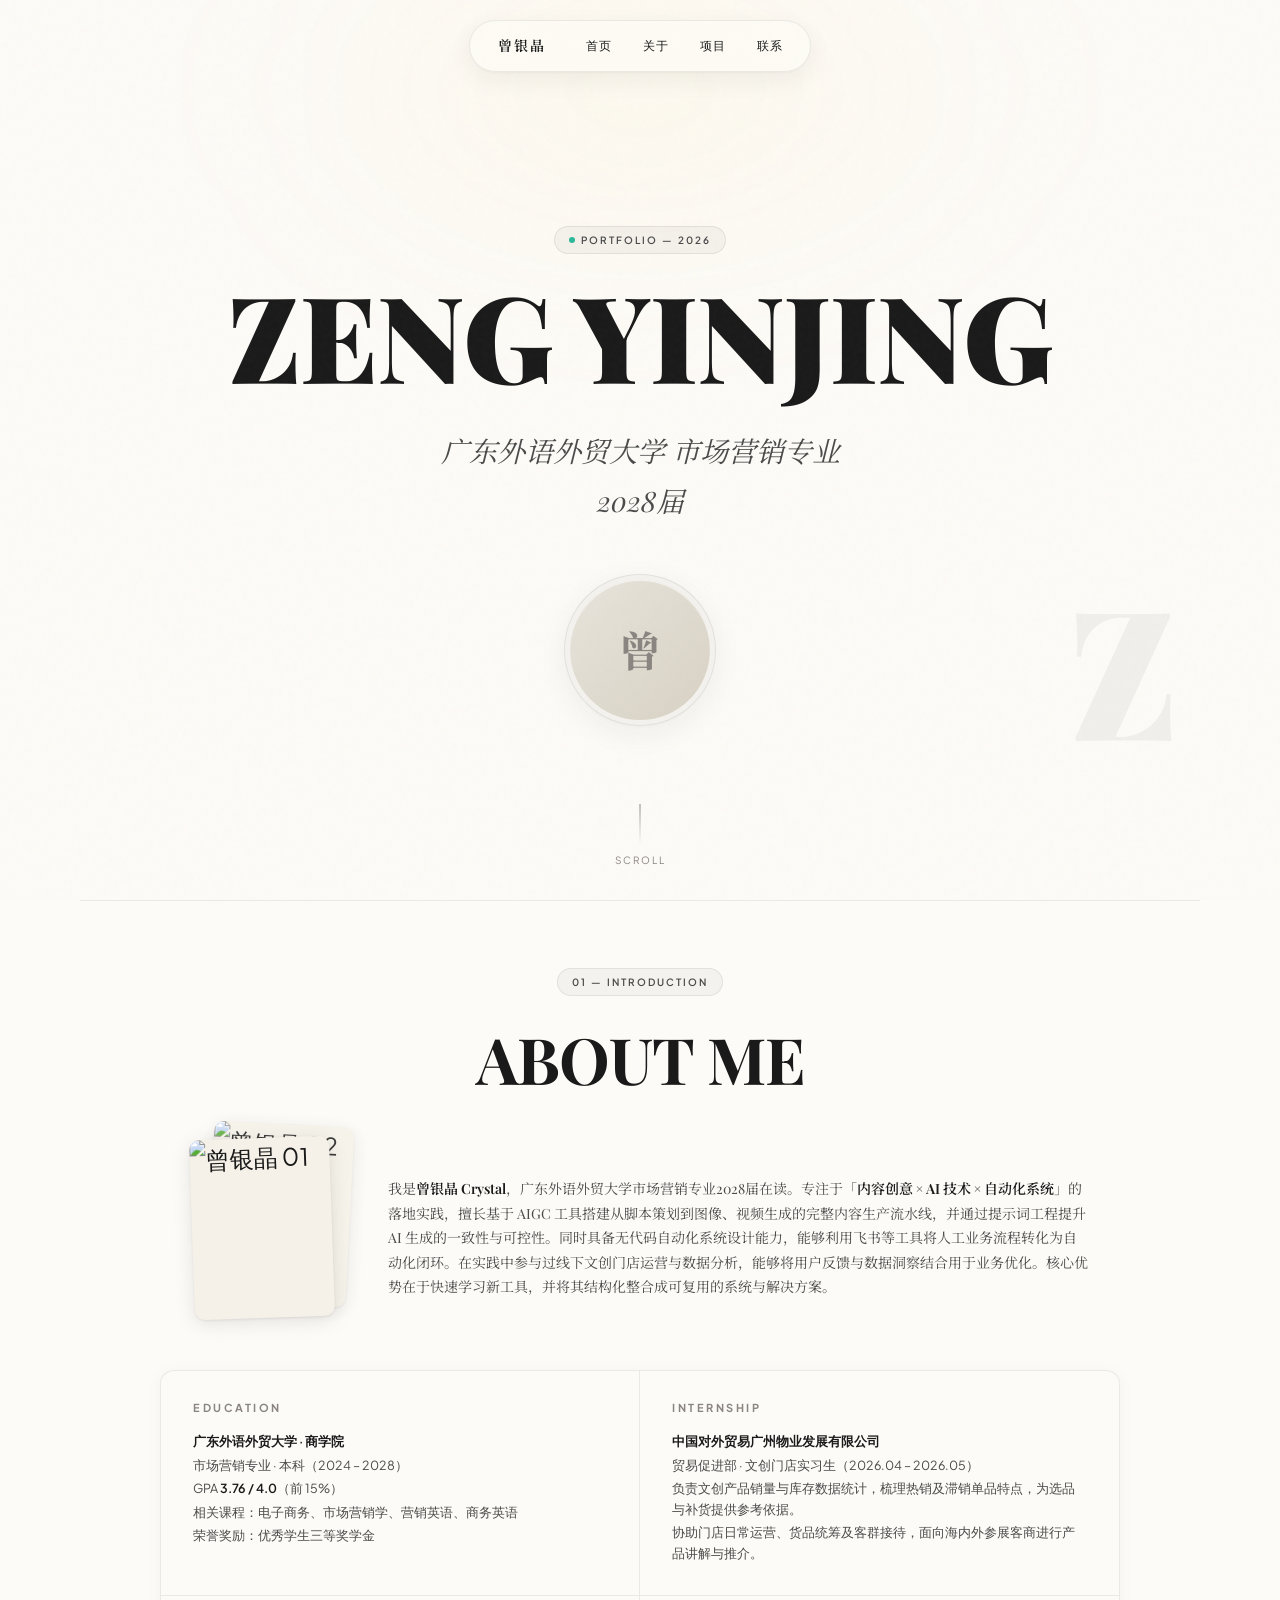
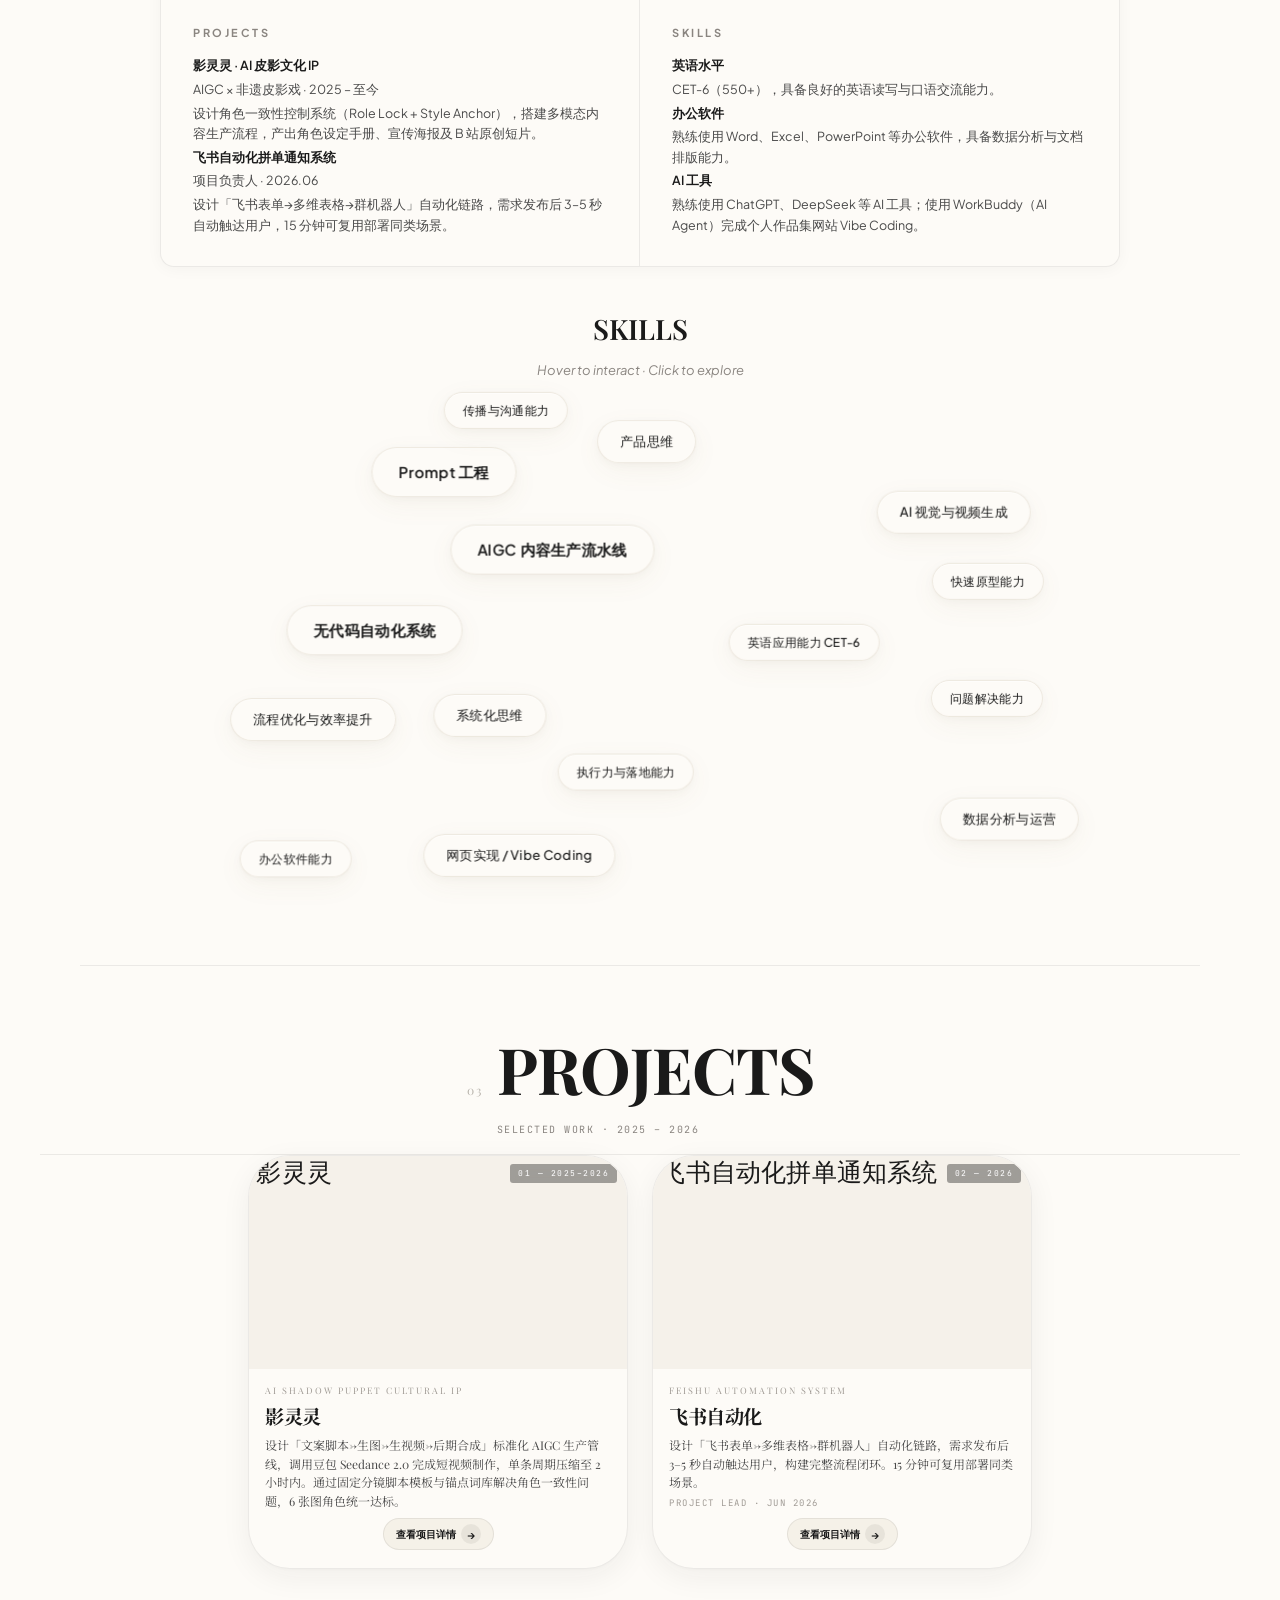
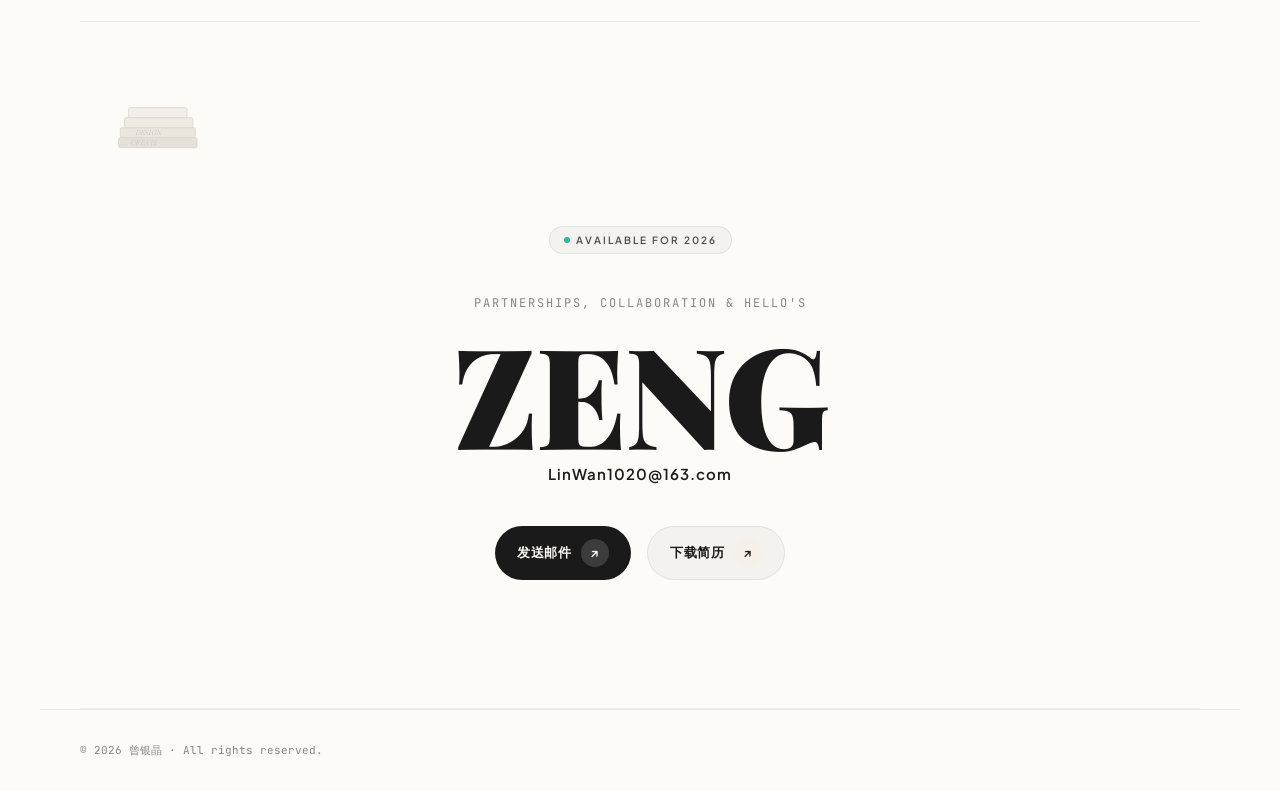
==== commit bc4a7b68: "About Me Skills象限按简历更新（AI工具改为ChatGPT/DeepSeek）；Projects象限删除emoji图标" ====
--- a/index.html
+++ b/index.html
@@ -411,6 +411,78 @@
 
 #about { padding-top: 56px; padding-bottom: 56px; }
 
+    /* About Intro — photo stack + bio above card */
+    .about-intro {
+      max-width: 960px;
+      margin: 28px auto 0;
+      display: flex;
+      align-items: center;
+      gap: 36px;
+      padding: 0 32px;
+    }
+    /* Photo card stack — two cards, bottom peeks top-right */
+    .about-photo-stack {
+      flex-shrink: 0;
+      width: 160px;
+      height: 200px;
+      position: relative;
+    }
+    .about-photo-card {
+      position: absolute;
+      width: 140px;
+      height: 180px;
+      border-radius: 10px;
+      overflow: hidden;
+      background: var(--bg-warm);
+      box-shadow: 0 4px 20px rgba(0,0,0,0.1), 0 1px 3px rgba(0,0,0,0.08);
+      cursor: pointer;
+      transition: transform 0.5s var(--ease-spring), opacity 0.5s ease, box-shadow 0.4s ease;
+    }
+    .about-photo-card img {
+      width: 100%;
+      height: 100%;
+      object-fit: cover;
+      display: block;
+    }
+    /* Top card — main position */
+    .about-photo-card.top {
+      z-index: 2;
+      transform: translate(0, 0) rotate(-2deg);
+    }
+    /* Bottom card — peek from top-right */
+    .about-photo-card.bottom {
+      z-index: 1;
+      transform: translate(18px, -14px) rotate(3deg);
+      opacity: 0.85;
+    }
+    /* When bottom is active — swap roles */
+    .about-photo-stack.swapped .photo-top {
+      z-index: 1;
+      transform: translate(18px, -14px) rotate(3deg);
+      opacity: 0.85;
+    }
+    .about-photo-stack.swapped .photo-bottom {
+      z-index: 2;
+      transform: translate(0, 0) rotate(-2deg);
+      opacity: 1;
+    }
+    .about-photo-card:hover {
+      box-shadow: 0 8px 28px rgba(0,0,0,0.15), 0 2px 6px rgba(0,0,0,0.1);
+    }
+
+    .about-intro-bio {
+      flex: 1;
+      min-width: 0;
+    }
+    .about-intro-bio p {
+      font-family: var(--font-serif);
+      font-size: 14px;
+      line-height: 1.75;
+      color: var(--text-medium);
+      margin: 0;
+    }
+    .about-intro-bio p strong { color: var(--text-dark); font-weight: 600; }
+
     /* About Card — clean 2×2 grid */
     .about-card {
       max-width: 960px;
@@ -471,7 +543,7 @@
       width: 100%;
       max-width: 900px;
       margin: 0 auto;
-      height: 440px;
+      height: 520px;
       overflow: visible;
       cursor: default;
     }
@@ -1011,7 +1083,6 @@
     }
     footer a { color: var(--text-medium); }
     footer a:hover { opacity: 0.6; }
-    .footer-links { display: flex; gap: 24px; }
 
     /* ============================================
        SCROLL REVEAL — blur + translate + opacity
@@ -1041,6 +1112,13 @@
 
       .about-card-col { padding: 18px 20px; }
 
+      .about-intro { gap: 24px; padding: 0 20px; }
+      .about-photo-stack { width: 130px; height: 165px; }
+      .about-photo-card { width: 115px; height: 148px; }
+      .about-photo-stack.swapped .photo-top { transform: translate(14px, -11px) rotate(3deg); }
+      .about-photo-stack.swapped .photo-bottom { transform: translate(0,0) rotate(-2deg); }
+      .about-photo-card.bottom { transform: translate(14px, -11px) rotate(3deg); }
+
       .mag-masthead { flex-direction: column; align-items: center; gap: 4px; padding: 0 32px 16px; }
       .mag-masthead-num { font-size: 11px; }
       .projects-row { width: calc(100% - 40px); gap: 20px; }
@@ -1052,7 +1130,7 @@
       .timeline::before { left: 16px; }
       .timeline-dot { width: 33px; min-width: 33px; font-size: 12px; }
 
-      .skill-nebula { height: 380px; max-width: 100%; }
+      .skill-nebula { height: 460px; max-width: 100%; }
     }
 
     /* ============================================
@@ -1068,7 +1146,6 @@
       .hero-avatar { width: 110px; height: 110px; }
       .avatar-placeholder { font-size: 32px; }
 
-      .about-photo-frame { max-width: 260px; }
       .skills-grid { grid-template-columns: 1fr; }
 
       .mag-masthead { flex-direction: column; align-items: center; gap: 4px; padding: 0 16px 16px; }
@@ -1081,7 +1158,6 @@
       .project-card-badge { right: 8px; top: 8px; font-size: 7px; }
 
       footer { flex-direction: column; gap: 12px; text-align: center; padding: 20px; }
-      .footer-links { justify-content: center; }
 
       .contact-deco-left { display: none; }
 
@@ -1090,7 +1166,15 @@
       .q-br { border-bottom: none; }
       .about-card-col { padding: 16px 18px; }
 
-      .skill-nebula { height: 340px; }
+      .about-intro { flex-direction: column; gap: 16px; padding: 0 16px; text-align: center; }
+      .about-photo-stack { width: 120px; height: 150px; margin: 0 auto; }
+      .about-photo-card { width: 106px; height: 135px; }
+      .about-photo-stack.swapped .photo-top { transform: translate(12px, -10px) rotate(3deg); }
+      .about-photo-stack.swapped .photo-bottom { transform: translate(0,0) rotate(-2deg); }
+      .about-photo-card.bottom { transform: translate(12px, -10px) rotate(3deg); }
+      .about-intro-bio p { font-size: 13px; }
+
+      .skill-nebula { height: 420px; }
       .skill-tag--lg { padding: 8px 18px; }
       .skill-tag--lg .skill-tag-icon { font-size: 14px; }
       .skill-tag--lg .skill-tag-text { font-size: 12px; }
@@ -1216,6 +1300,21 @@
       <span class="eyebrow">01 &mdash; Introduction</span>
     </div>
     <h2 class="section-heading fade-up">ABOUT ME</h2>
+
+    <!-- Photo Card Stack + Bio -->
+    <div class="about-intro fade-up">
+      <div class="about-photo-stack" id="aboutPhotoStack">
+        <div class="about-photo-card top photo-top" onclick="switchAboutPhoto()">
+          <img src="images/about-photo-1.jpg" alt="曾银晶 01">
+        </div>
+        <div class="about-photo-card bottom photo-bottom" onclick="switchAboutPhoto()">
+          <img src="images/about-photo-2.jpg" alt="曾银晶 02">
+        </div>
+      </div>
+      <div class="about-intro-bio">
+        <p>我是<strong>曾银晶 Crystal</strong>，广东外语外贸大学市场营销专业2028届在读。专注于「<strong>内容创意 × AI 技术 × 自动化系统</strong>」的落地实践，擅长基于 AIGC 工具搭建从脚本策划到图像、视频生成的完整内容生产流水线，并通过提示词工程提升 AI 生成的一致性与可控性。同时具备无代码自动化系统设计能力，能够利用飞书等工具将人工业务流程转化为自动化闭环。在实践中参与过线下文创门店运营与数据分析，能够将用户反馈与数据洞察结合用于业务优化。核心优势在于快速学习新工具，并将其结构化整合成可复用的系统与解决方案。</p>
+      </div>
+    </div>
 
     <!-- About Card -->
     <div class="about-card fade-up">
@@ -1240,12 +1339,12 @@
         <!-- 左下：项目经历 -->
         <div class="about-card-col">
           <h4>PROJECTS</h4>
-          <p><strong>🎭 影灵灵 · AI 皮影文化 IP</strong></p>
+          <p><strong>影灵灵 · AI 皮影文化 IP</strong></p>
           <p>AIGC × 非遗皮影戏 · 2025 – 至今</p>
           <p>设计角色一致性控制系统（Role Lock + Style Anchor），搭建多模态内容生产流程，产出角色设定手册、宣传海报及 B 站原创短片。</p>
-          <p><strong>⚡ 飞书自动化拼单通知系统</strong></p>
+          <p><strong>飞书自动化拼单通知系统</strong></p>
           <p>项目负责人 · 2026.06</p>
-          <p>设计「飞书表单→多维表格→群机器人」自动化链路，需求响应时间从 30 分钟压缩至 5 秒，建立标准化运营工具资产。</p>
+          <p>设计「飞书表单→多维表格→群机器人」自动化链路，需求发布后 3–5 秒自动触达用户，15 分钟可复用部署同类场景。</p>
         </div>
         <!-- 右下：个人技能 -->
         <div class="about-card-col">
@@ -1254,8 +1353,8 @@
           <p>CET-6（550+），具备良好的英语读写与口语交流能力。</p>
           <p><strong>办公软件</strong></p>
           <p>熟练使用 Word、Excel、PowerPoint 等办公软件，具备数据分析与文档排版能力。</p>
-          <p><strong>AIGC 工具</strong></p>
-          <p>熟练使用 Midjourney、Runway、即梦等 AI 创作工具，具备 Prompt 工程与多模态内容生产能力。</p>
+          <p><strong>AI 工具</strong></p>
+          <p>熟练使用 ChatGPT、DeepSeek 等 AI 工具；使用 WorkBuddy（AI Agent）完成个人作品集网站 Vibe Coding。</p>
         </div>
       </div>
     </div>
@@ -1270,9 +1369,9 @@
     <!-- Skill Popup Overlay -->
     <div class="skill-popup-overlay" id="skillPopupOverlay">
       <div class="skill-popup">
-        <span class="skill-popup-icon" id="skillPopupIcon">🤖</span>
-        <div class="skill-popup-name" id="skillPopupName">Prompt 工程</div>
-        <p class="skill-popup-desc" id="skillPopupDesc">构建三层 Prompt 架构，实现 AIGC 内容生产的精准控制。</p>
+        <span class="skill-popup-icon" id="skillPopupIcon">🎬</span>
+        <div class="skill-popup-name" id="skillPopupName">AIGC 内容生产流水线</div>
+        <p class="skill-popup-desc" id="skillPopupDesc">从0搭建"脚本→生图→生视频→后期合成"完整链路，将单视频制作压缩至2小时内，具备可复用生产管线设计能力。</p>
       </div>
     </div>
 
@@ -1303,7 +1402,7 @@
         <div class="project-card-body">
           <span class="project-card-en">AI Shadow Puppet Cultural IP</span>
           <h3 class="project-card-title">影灵灵</h3>
-          <p class="project-card-desc">通过结构化 Prompt 工程和多模态管线设计，让皮影角色在不同场景中保持统一视觉形象，构建从文本到图像再到视频的完整 AIGC 内容生产线。</p>
+          <p class="project-card-desc">设计「文案脚本→生图→生视频→后期合成」标准化 AIGC 生产管线，调用豆包 Seedance 2.0 完成短视频制作，单条周期压缩至 2 小时内。通过固定分镜脚本模板与锚点词库解决角色一致性问题，6 张图角色统一达标。</p>
           <a href="yingling-project.html" class="project-card-cta">
             查看项目详情 <span class="project-card-arrow">→</span>
           </a>
@@ -1311,16 +1410,17 @@
       </div>
 
       <!-- CARD 2: 飞书自动化 -->
-      <div class="project-card project-card--coral" id="spreadFeishu">
-        <div class="project-card-img project-card-img--placeholder">
+      <div class="project-card" id="spreadFeishu">
+        <div class="project-card-img">
+          <img src="images/projects/feishu-cover.jpg" alt="飞书自动化拼单通知系统">
           <span class="project-card-badge">02 &mdash; 2026</span>
         </div>
         <div class="project-card-body">
           <span class="project-card-en">Feishu Automation System</span>
           <h3 class="project-card-title">飞书自动化</h3>
-          <p class="project-card-desc">设计零代码自动化拼单系统，将需求响应时间从 30 分钟压缩至 5 秒，成功率由 40% 提升至 75%。</p>
+          <p class="project-card-desc">设计「飞书表单→多维表格→群机器人」自动化链路，需求发布后 3–5 秒自动触达用户，构建完整流程闭环。15 分钟可复用部署同类场景。</p>
           <span class="project-card-role">Project Lead · Jun 2026</span>
-          <a href="feishu-project.html" class="project-card-cta project-card-cta--coral">
+          <a href="feishu-project.html" class="project-card-cta">
             查看项目详情 <span class="project-card-arrow">→</span>
           </a>
         </div>
@@ -1380,10 +1480,6 @@
   <!-- ==================== FOOTER ==================== -->
   <footer>
     <div>&copy; 2026 曾银晶 &middot; All rights reserved.</div>
-    <div class="footer-links">
-      <a href="mailto:LinWan1020@163.com">Email</a>
-      <a href="https://space.bilibili.com/2031015294" target="_blank">Bilibili</a>
-    </div>
   </footer>
 
 
@@ -1413,6 +1509,17 @@
       if (heroAvatar) {
         heroAvatar.innerHTML = '<img src="' + src + '" alt="曾银晶" style="width:100%;height:100%;object-fit:cover;border-radius:50%;">';
       }
+    }
+
+    // =====================================================
+    //  ABOUT PHOTO STACK SWITCH
+    // =====================================================
+    var aboutStackSwapped = false;
+    function switchAboutPhoto() {
+      var stack = document.getElementById('aboutPhotoStack');
+      if (!stack) return;
+      aboutStackSwapped = !aboutStackSwapped;
+      stack.classList.toggle('swapped', aboutStackSwapped);
     }
 
     // =====================================================
@@ -1628,16 +1735,24 @@
 
       // --- Skill Data ---
       var skills = [
-        { icon: '🤖', text: 'Prompt 工程', size: 'lg', desc: '构建三层 Prompt 架构（角色层/风格层/叙事层），实现 AIGC 内容生产的精准控制与高质量输出。' },
-        { icon: '🎨', text: 'AIGC 内容生产', size: 'lg', glow: true, desc: '从概念到成品的全链路 AI 生成能力，涵盖图像、视频、3D 等多模态内容创作。' },
-        { icon: '🎯', text: '视觉一致性控制', size: 'md', glow: true, desc: '通过 Prompt 锁定、风格锁、材质统一、叙事连续性四策略，确保 AI 生成内容的视觉一致性。' },
-        { icon: '⚡', text: '飞书自动化 / 低代码', size: 'lg', desc: '基于飞书多维表+Webhook+消息卡片技术栈，设计并实现拼单自动化系统，效率提升 90%。' },
-        { icon: '🤝', text: '跨团队协作与沟通', size: 'sm', desc: '在多个跨学科项目中协调设计、技术、内容团队，确保项目目标一致、高效推进。' },
-        { icon: '📋', text: '项目管理与执行', size: 'md', desc: '从需求分析到最终交付的全周期项目管理能力，擅长在有限资源下实现最大产出。' },
-        { icon: '✍️', text: '创意叙事能力', size: 'sm', desc: '将品牌故事与用户需求融合为有情感温度的设计叙事，让作品不仅仅是功能性的。' },
-        { icon: '🔧', text: '快速学习新技术工具', size: 'md', desc: '对新兴 AI 工具和技术保持高度敏感，能快速上手并灵活运用于实际项目中。' },
-        { icon: '🌐', text: '中英双语表达能力', size: 'sm', desc: '流利的中英文沟通能力，能够在国际化的项目环境中高效协作与表达。' },
-        { icon: '🔍', text: '用户研究与洞察', size: 'md', desc: '运用用户调研、数据分析等方法深入理解目标用户，为设计决策提供坚实依据。' }
+        // 硬技能 Hard Skills
+        { icon: '🎬', text: 'AIGC 内容生产流水线', size: 'lg', glow: true, desc: '从0搭建"脚本→生图→生视频→后期合成"完整链路，将单视频制作压缩至2小时内，具备可复用生产管线设计能力。' },
+        { icon: '🤖', text: 'Prompt 工程', size: 'lg', desc: '构建固定分镜提示词模板（6列结构）与15+描述词锚点词库，解决角色一致性问题，提高AI生成可控性。' },
+        { icon: '🎨', text: 'AI 视觉与视频生成', size: 'md', glow: true, desc: '熟练使用 Seedance 2.0 等工具，实现多图角色一致性控制（6张图统一角色），单张生成效率约5分钟/张。' },
+        { icon: '⚡', text: '无代码自动化系统', size: 'lg', desc: '基于飞书 Webhook + 多维表格 + 机器人，构建3–5秒响应消息触达系统，实现业务流程自动化闭环，效率提升90%。' },
+        { icon: '📊', text: '数据分析与运营', size: 'md', desc: '具备销售数据与库存分析能力，能够判断热销/滞销商品，基于数据优化选品与补货策略，熟练使用 Excel 处理数据。' },
+        { icon: '💻', text: '网页实现 / Vibe Coding', size: 'md', desc: '使用 AI agent 辅助开发，具备个人作品集网站搭建（GitHub Pages）与基础网页产品原型快速实现能力。' },
+        { icon: '📄', text: '办公软件能力', size: 'sm', desc: '熟练使用 Word 文档整理与撰写、Excel 基础数据处理、PPT 内容表达与汇报设计。' },
+        { icon: '🌐', text: '英语应用能力 CET-6', size: 'sm', desc: 'CET-6 550+，具备基础商务英语与营销英语能力，能够进行面向海外客户的基础交流。' },
+
+        // 软技能 Soft Skills
+        { icon: '🧠', text: '系统化思维', size: 'md', desc: '倾向于将复杂问题拆解成可执行模块，强调流程可复用性与结构化设计，如将内容制作拆成标准化流水线。' },
+        { icon: '⚙️', text: '流程优化与效率提升', size: 'md', desc: '主动将手动操作变为自动化系统，将制作周期从"天级"压缩到"小时级"，通过标准化+模板化优化重复性工作。' },
+        { icon: '🎯', text: '产品思维', size: 'md', desc: '从"用户体验+功能闭环"角度设计系统，构建结构化消息卡片提升参与率，关注实际使用场景（拼单/拼车/交易）。' },
+        { icon: '🚀', text: '快速原型能力', size: 'sm', desc: '2小时内完成短视频制作，15分钟复用搭建自动化系统，快速将想法转化为可运行的最小产品或系统。' },
+        { icon: '🔧', text: '问题解决能力', size: 'sm', desc: '针对实际业务痛点提出可执行方案，解决微信群人工转发效率低问题、AI生成角色不一致问题等。' },
+        { icon: '🗣️', text: '传播与沟通能力', size: 'sm', desc: '具备基础对外表达与客户沟通能力，能够面向海外客商进行产品讲解，信息结构化表达能力较强。' },
+        { icon: '✅', text: '执行力与落地能力', size: 'sm', desc: '强调"从设计到落地"的完整执行能力，完成真实系统部署（飞书自动化）与AI内容项目实际产出，项目可运行、可复用、可复制。' }
       ];
 
       // --- Build DOM ---
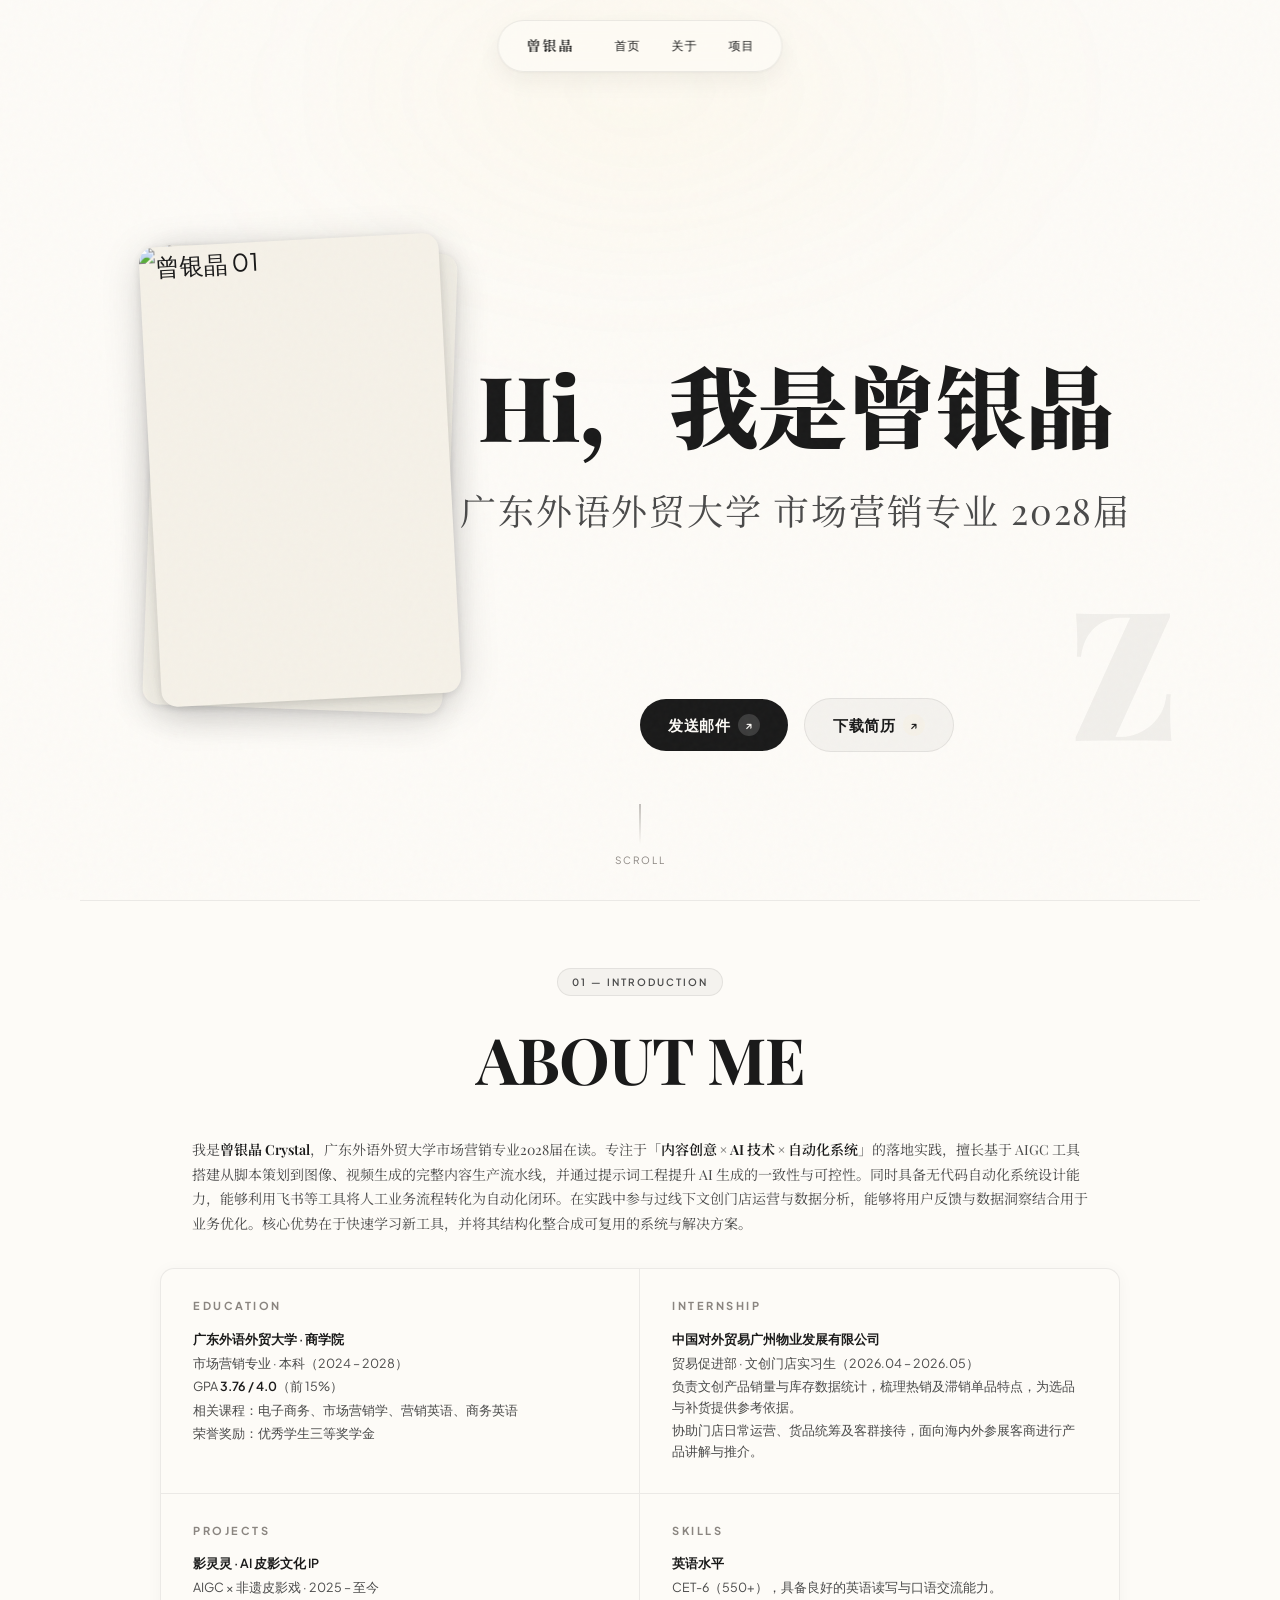
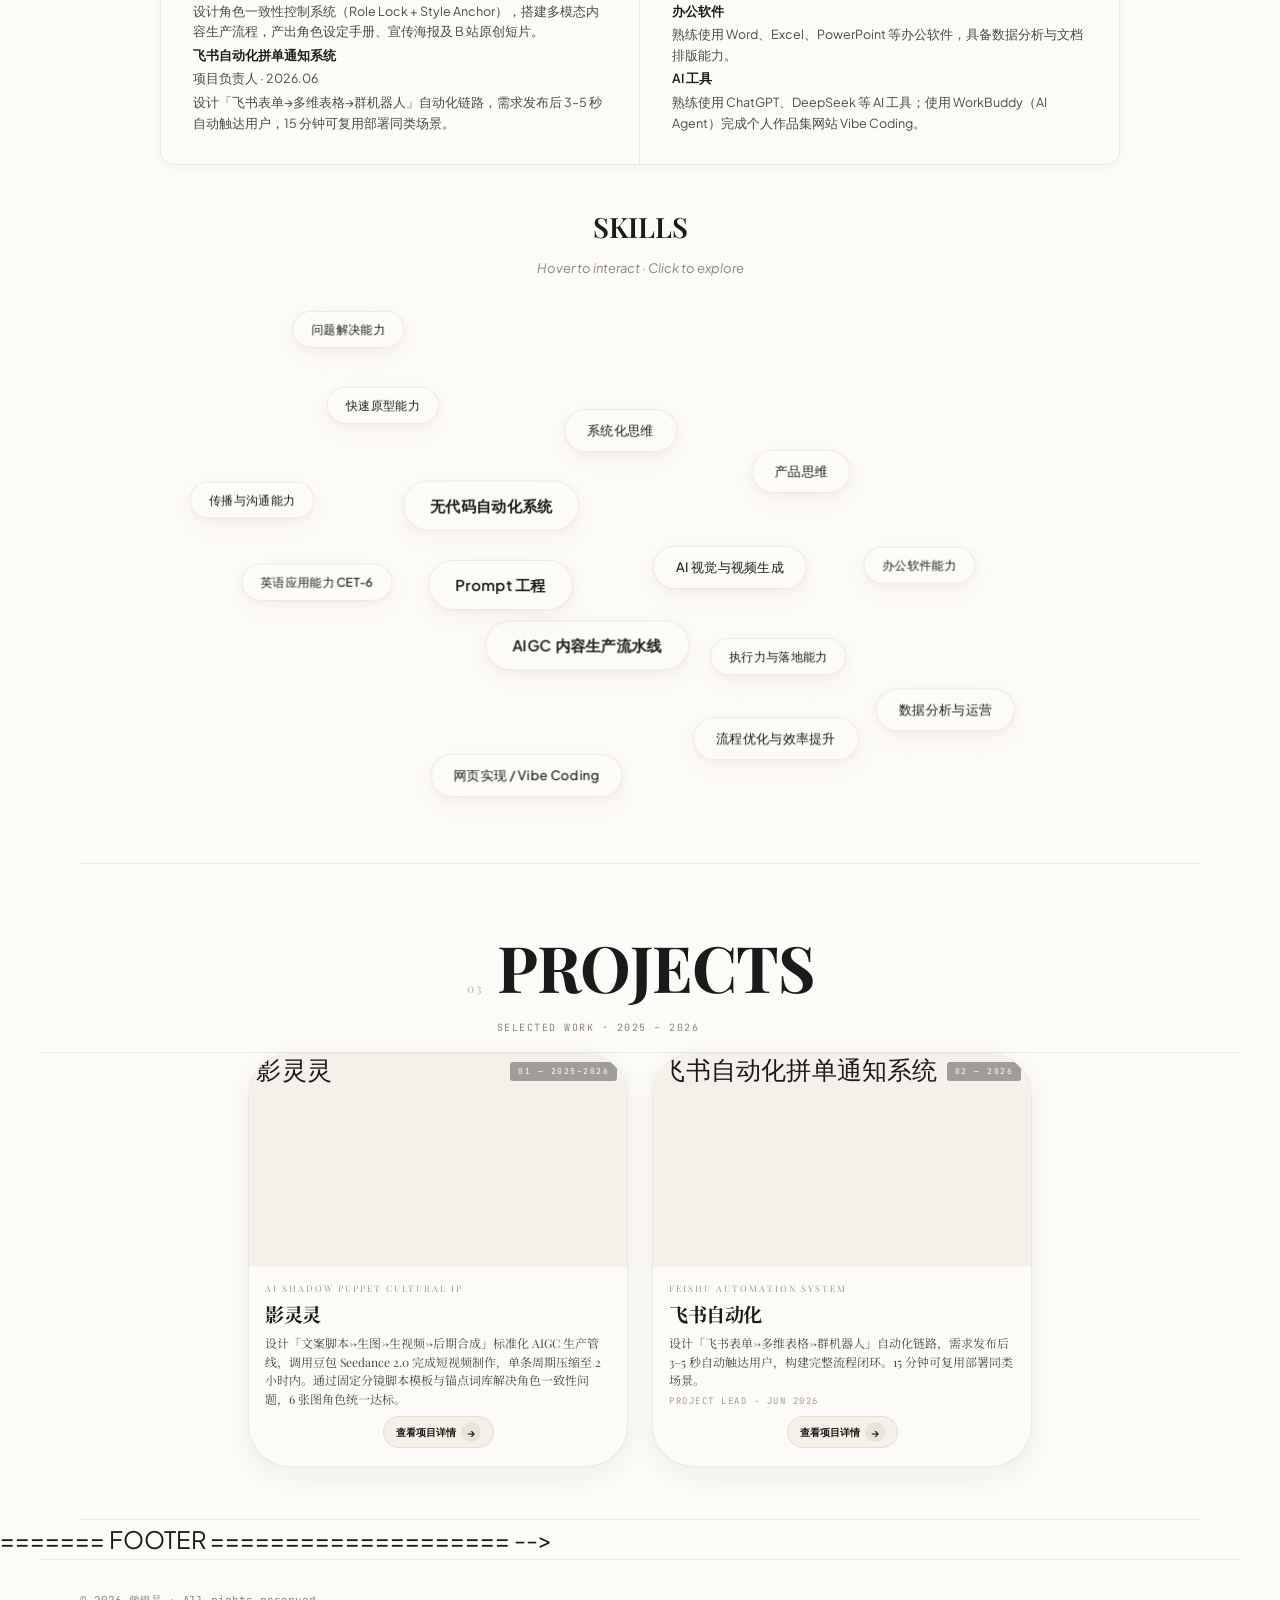
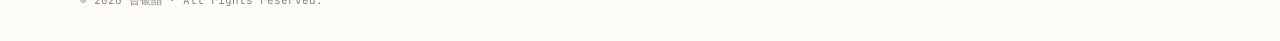
==== commit 72ee42ea: "优化移动端布局：减少照片与学校信息之间的间距" ====
--- a/index.html
+++ b/index.html
@@ -194,7 +194,7 @@
       -webkit-backdrop-filter: blur(40px) saturate(180%);
       z-index: 999;
       flex-direction: column;
-      align-items: center; justify-content: center;
+      align-items: center; justify-content: flex-start;
       gap: 0;
       transition: opacity 0.6s var(--ease-lux);
     }
@@ -218,7 +218,6 @@
     .mobile-nav.show a:nth-child(1) { transition-delay: 100ms; }
     .mobile-nav.show a:nth-child(2) { transition-delay: 180ms; }
     .mobile-nav.show a:nth-child(3) { transition-delay: 260ms; }
-    .mobile-nav.show a:nth-child(4) { transition-delay: 340ms; }
 
     /* ============================================
        EYEBROW TAGS (pill badges before headings)
@@ -249,12 +248,35 @@
        ============================================ */
     .hero {
       min-height: 100vh;
+      display: flex; flex-direction: row;
+      align-items: center; justify-content: center;
+      padding: 100px 40px 60px 300px;
+      position: relative;
+      z-index: 1;
+      gap: clamp(24px, 4vw, 60px);
+    }
+    .hero-title {
+      font-family: var(--font-serif);
+      font-size: clamp(36px, 7vw, 96px);
+      font-weight: 900;
+      line-height: 1;
+      text-align: center;
+      letter-spacing: -1px;
+      white-space: nowrap;
+      margin-top: -40px;
+    }
+    
+    .hero-left {
+      flex: 0 0 auto;
+      display: flex;
+      align-items: center;
+      justify-content: center;
+    }
+    .hero-right {
+      flex: 1 1 0;
+      min-width: 0;
       display: flex; flex-direction: column;
-      align-items: center; justify-content: center;
-      padding: 140px 40px 100px;
-      position: relative;
-      overflow: hidden;
-      z-index: 1;
+      align-items: center; justify-content: flex-start;
     }
 
     .hero-label {
@@ -265,13 +287,27 @@
       margin-bottom: 16px;
     }
 
-    .hero-title {
-      font-family: var(--font-serif);
-      font-size: clamp(48px, 10vw, 120px);
+    clamp(42px, 8vw, 110px);
       font-weight: 900;
       line-height: 1;
       text-align: center;
       letter-spacing: -1px;
+      white-space: nowrap;
+    }
+
+    /* 打字机光标 */
+    .typewriter-cursor {
+      display: inline-block;
+      width: 3px;
+      height: 1em;
+      background: var(--accent);
+      margin-left: 4px;
+      vertical-align: text-bottom;
+      animation: cursor-blink 0.8s step-end infinite;
+    }
+    @keyframes cursor-blink {
+      0%, 100% { opacity: 1; }
+      50%      { opacity: 0; }
     }
 
     .hero-subtitle {
@@ -284,51 +320,61 @@
       margin-top: 20px;
     }
 
-    .hero-tagline {
-      font-family: var(--font-serif);
-      font-size: clamp(18px, 3vw, 28px);
+    clamp(22px, 4vw, 36px);
       font-weight: 400;
       font-style: italic;
       color: var(--text-medium);
       text-align: center;
       max-width: 420px;
-      margin-top: 32px;
       line-height: 1.8;
     }
 
-    /* Avatar — Double-Bezel */
-    .hero-avatar-wrapper {
-      margin-top: 48px;
+    /* Hero photo stack — left column */
+    .hero-photo-stack {
+      flex-shrink: 0;
+      width: 340px;
+      height: 80vh;
+      max-height: 600px;
       position: relative;
     }
-    .hero-avatar-bezel {
-      padding: 5px;
-      background: var(--bg-shell);
-      border: 1px solid var(--border-hairline);
-      border-radius: 50%;
-      box-shadow: var(--shadow-ambient);
-    }
-    .hero-avatar {
-      width: 140px; height: 140px;
-      border-radius: 50%;
-      object-fit: cover;
+    .hero-photo-card {
+      position: absolute;
+      width: 300px; height: 460px;
+      border-radius: 16px;
       overflow: hidden;
-      background: linear-gradient(135deg, #e8e4dc 0%, #d8d2c4 100%);
-      display: flex; align-items: center; justify-content: center;
-      box-shadow: var(--shadow-bezel-inset);
-    }
-    .hero-avatar img {
+      background: var(--bg-warm);
+      box-shadow: 0 8px 40px rgba(0,0,0,0.15), 0 2px 8px rgba(0,0,0,0.1);
+      cursor: pointer;
+      transition: transform 0.5s var(--ease-spring), opacity 0.5s ease, box-shadow 0.4s ease;
+    }
+    .hero-photo-card img {
       width: 100%; height: 100%;
       object-fit: cover;
-      border-radius: 50%;
-    }
-    .avatar-placeholder {
-      font-family: var(--font-serif);
-      font-size: 42px;
-      font-weight: 700;
-      color: var(--text-light);
-      display: flex; align-items: center; justify-content: center;
-      width: 100%; height: 100%;
+    }
+    .hero-photo-card.top {
+      top: 50%;
+      left: 50%;
+      transform: translate(-50%, -50%) rotate(-3deg);
+      z-index: 2;
+    }
+    .hero-photo-card.bottom {
+      top: 50%;
+      left: 50%;
+      transform: translate(-50%, -48%) rotate(2deg);
+      opacity: 0.85;
+      z-index: 1;
+    }
+    .hero-photo-stack.swapped .photo-top {
+      transform: translate(-45%, -48%) rotate(2deg);
+      z-index: 1;
+    }
+    .hero-photo-stack.swapped .photo-bottom {
+      transform: translate(-55%, -50%) rotate(-3deg);
+      opacity: 1;
+      z-index: 2;
+    }
+    .hero-photo-card:hover {
+      box-shadow: 0 12px 48px rgba(0,0,0,0.22);
     }
 
     /* Large decorative letter */
@@ -1131,6 +1177,16 @@
       .timeline-dot { width: 33px; min-width: 33px; font-size: 12px; }
 
       .skill-nebula { height: 460px; max-width: 100%; }
+
+      /* Hero: keep row on tablet, shrink photo */
+      .hero { padding: 90px 24px 40px 120px; gap: 20px; }
+      .hero-photo-stack { width: 260px; height: 65vh; max-height: 480px; }
+      .hero-photo-card { width: 230px; height: 360px; }
+      .hero-photo-card.bottom { transform: translate(-45%, -47%) rotate(2deg); }
+      .hero-photo-stack.swapped .photo-top { transform: translate(-45%, -47%) rotate(2deg); }
+      .hero-photo-stack.swapped .photo-bottom { transform: translate(-55%, -50%) rotate(-3deg); }
+      .hero-cta-row { bottom: 100px; }
+      .hero-cta { padding: 12px 24px; font-size: 14px; }
     }
 
     /* ============================================
@@ -1142,10 +1198,23 @@
       .section { padding: 64px 20px; }
       .section-divider { width: calc(100% - 40px); }
 
-      .hero { padding: 100px 16px 60px; min-height: 100vh; }
-      .hero-avatar { width: 110px; height: 110px; }
-      .avatar-placeholder { font-size: 32px; }
-
+      .hero { padding: 90px 16px 28px; min-height: auto; flex-direction: row; align-items: flex-start; flex-wrap: wrap; gap: 16px; }
+      .hero-left { width: 35%; display: flex; justify-content: center; align-items: flex-start; }
+      .hero-cta-row { position: relative; bottom: auto; left: auto; transform: none; margin-top: 16px; flex-wrap: wrap; justify-content: flex-start; }
+      .hero-cta { padding: 10px 20px; font-size: 13px; }
+      .hero-right { width: 65%; display: flex; flex-direction: column; align-items: flex-start; }
+      .hero-photo-stack {
+          width: 120px;
+          height: 160px;
+          margin: 0;
+        }
+      .hero-photo-card { width: 100px; height: 140px; }
+      .hero-photo-card.top { transform: translate(-55%, -50%) rotate(-3deg); }
+      .hero-photo-card.bottom { transform: translate(-45%, -48%) rotate(2deg); }
+      .hero-photo-stack.swapped .photo-top { transform: translate(-45%, -48%) rotate(2deg); }
+      .hero-photo-stack.swapped .photo-bottom { transform: translate(-55%, -50%) rotate(-3deg); }
+      .hero-photo-stack.swapped .photo-top { transform: translate(-45%, -48%) rotate(2deg); }
+      .hero-photo-stack.swapped .photo-bottom { transform: translate(-55%, -50%) rotate(-3deg); }
       .skills-grid { grid-template-columns: 1fr; }
 
       .mag-masthead { flex-direction: column; align-items: center; gap: 4px; padding: 0 16px 16px; }
@@ -1225,6 +1294,183 @@
       transition-delay: 1.1s;
     }
     .hero.hero-loaded .scroll-indicator { opacity: 1; }
+
+    /* Hero CTA row — buttons flanking avatar */
+    .hero-cta-row {
+      position: absolute;
+      bottom: 160px;
+      left: 50%;
+      transform: translateX(-50%);
+      display: flex;
+      align-items: center;
+      justify-content: center;
+      gap: 16px;
+      flex-wrap: wrap;
+      z-index: 5;
+    }
+
+    .hero-cta {
+      display: inline-flex;
+      align-items: center;
+      gap: 8px;
+      padding: 14px 28px;
+      border-radius: var(--radius-pill);
+      font-family: var(--font-sans);
+      font-size: 15px;
+      font-weight: 600;
+      letter-spacing: 0.5px;
+      text-decoration: none;
+      transition: all 0.5s var(--ease-lux);
+      cursor: pointer;
+    }
+
+    .hero-cta--primary {
+      background: var(--text-dark);
+      color: var(--bg-primary);
+    }
+    .hero-cta--primary:hover { transform: scale(0.97); }
+    .hero-cta--secondary {
+      background: var(--bg-shell);
+      border: 1px solid var(--border-hairline);
+      color: var(--text-dark);
+    }
+    .hero-cta--secondary:hover { border-color: var(--text-dark); transform: scale(0.97); }
+    .hero-cta-icon {
+      width: 22px; height: 22px;
+      border-radius: 50%;
+      display: flex; align-items: center; justify-content: center;
+      font-size: 11px;
+      transition: all 0.5s var(--ease-lux);
+    }
+    .hero-cta--primary .hero-cta-icon { background: rgba(255,255,255,0.15); }
+    .hero-cta--secondary .hero-cta-icon { background: var(--bg-warm); }
+    .hero-cta:hover .hero-cta-icon { transform: translate(2px, -1px) scale(1.08); }
+
+    .hero-tagline {
+      font-family: var(--font-serif), "Songti SC", "STSong", serif;
+      font-size: clamp(22px, 4vw, 36px);
+      font-weight: 400;
+      color: var(--text-medium);
+      text-align: center;
+      letter-spacing: 0.05em;
+    }
+        /* Show tagline & CTA row after typing finishes */
+    .hero-tagline,
+    .hero-cta-row {
+      opacity: 0;
+      visibility: hidden;
+      transform: translateY(12px);
+      margin-top: 0;
+      transition: opacity 0.9s var(--ease-expo), visibility 0.9s var(--ease-expo), transform 0.9s var(--ease-expo), margin-top 0.9s var(--ease-expo);
+    }
+    .hero.hero-typed .hero-tagline {
+      opacity: 1;
+      visibility: visible;
+      transform: translateY(0);
+      margin-top: 32px;
+      transition-delay: 0.15s;
+    }
+    .hero.hero-typed .hero-cta-row {
+      opacity: 1;
+      visibility: visible;
+      transition-delay: 0.45s;
+    }
+
+    /* ============================================
+       MOBILE RESPONSIVE (max-width: 768px)
+       Layout: Top to bottom flow + photo/buttons row
+       ============================================ */
+    @media (max-width: 768px) {
+      .hero {
+        flex-direction: column;
+        align-items: center;
+        padding: 70px 20px 40px;
+        min-height: auto;
+        gap: 0;
+      }
+
+      /* Reorder elements: title top, then photo+buttons */
+      .hero-right {
+        order: 1;
+        width: 100%;
+        text-align: center;
+        margin-bottom: 0;
+      }
+
+      .hero-photo-cta {
+        order: 2;
+        width: 100%;
+        display: flex;
+        flex-direction: row;
+        align-items: flex-start;
+        gap: 16px;
+        margin-bottom: 24px;
+      }
+
+      .hero-left {
+        width: 40%;
+        display: flex;
+        justify-content: center;
+      }
+
+      .hero-photo-stack {
+        width: 100px;
+        height: 130px;
+        margin: 0;
+      }
+
+      .hero-photo-card {
+        width: 90px;
+        height: 120px;
+      }
+
+      .hero-photo-card.top {
+        transform: translate(-50%, -50%) rotate(-3deg);
+      }
+
+      .hero-photo-card.bottom {
+        transform: translate(-50%, -48%) rotate(2deg);
+      }
+
+      .hero-cta-row {
+        position: relative;
+        bottom: auto;
+        left: auto;
+        transform: none;
+        width: 60%;
+        flex-direction: column;
+        align-items: flex-start;
+        justify-content: center;
+        gap: 12px;
+        margin-top: 0;
+        opacity: 1;
+        visibility: visible;
+        transform: none;
+      }
+
+      .hero-cta {
+        width: 100%;
+        justify-content: center;
+        padding: 12px 20px;
+        font-size: 14px;
+      }
+
+      .hero-title {
+        font-size: clamp(28px, 7vw, 42px);
+        margin-bottom: 4px;
+      }
+
+      .hero-tagline {
+        font-size: clamp(14px, 3vw, 20px);
+        margin-bottom: 0;
+        line-height: 1.4;
+      }
+
+      .hero-deco-letter,
+      .scroll-indicator {
+        order: 3;
+      }
+    }
   </style>
 </head>
 
@@ -1238,7 +1484,6 @@
       <a class="nav-link" data-target="hero">首页</a>
       <a class="nav-link" data-target="about">关于</a>
       <a class="nav-link" data-target="projects">项目</a>
-      <a class="nav-link" data-target="contact">联系</a>
     </div>
 
     <!-- Mobile hamburger — X morph -->
@@ -1252,33 +1497,48 @@
     <a data-target="hero" onclick="closeMobileNav()">首页</a>
     <a data-target="about" onclick="closeMobileNav()">关于</a>
     <a data-target="projects" onclick="closeMobileNav()">项目</a>
-    <a data-target="contact" onclick="closeMobileNav()">联系</a>
   </div>
 
 
   <!-- ==================== 01 HERO / HOME ==================== -->
   <section class="hero" id="hero">
 
-    <!-- Eyebrow badge -->
-    <div class="load-in" data-hero-i="5" style="margin-bottom: 20px;">
-      <span class="eyebrow">
-        <span class="eyebrow-dot"></span>
-        Portfolio &mdash; 2026
-      </span>
-    </div>
-
-    <h1 class="hero-title load-in" data-hero-i="4">ZENG YINJING</h1>
-    <p class="hero-tagline load-in" data-hero-i="2">
-      广东外语外贸大学 市场营销专业 2028届
-    </p>
-
-    <!-- Avatar — Double-Bezel -->
-    <div class="hero-avatar-wrapper load-in" data-hero-i="1">
-      <div class="hero-avatar-bezel">
-        <div class="hero-avatar" id="heroAvatar">
-          <div class="avatar-placeholder">曾</div>
+    <!-- Left column: photo card stack -->
+        <div class="hero-photo-cta">
+      <!-- Left: photo card stack -->
+<div class="hero-left">
+      <div class="hero-photo-stack load-in" id="heroPhotoStack" data-hero-i="0">
+        <div class="hero-photo-card top photo-top" onclick="switchHeroPhoto()">
+          <img src="images/about-photo-1.jpg" alt="曾银晶 01" onerror="this.onerror=null;tryLoadExt(this,'images/about-photo-1')">
+        </div>
+        <div class="hero-photo-card bottom photo-bottom" onclick="switchHeroPhoto()">
+          <img src="images/about-photo-2.jpg" alt="曾银晶 02" onerror="this.onerror=null;tryLoadExt(this,'images/about-photo-2')">
         </div>
       </div>
+    </div>
+
+    
+
+    <!-- CTA buttons (mobile: below photo) -->
+    <div class="hero-cta-row">
+      <a href="mailto:LinWan1020@163.com" class="hero-cta hero-cta--primary">
+        发送邮件
+        <span class="hero-cta-icon">↗</span>
+      </a>
+      <a href="曾银晶_简历.pdf" download class="hero-cta hero-cta--secondary">
+        下载简历
+        <span class="hero-cta-icon">↗</span>
+      </a>
+    </div>
+    </div>
+
+    <!-- Right column: text content -->
+    <!-- Right column: text content -->
+    <div class="hero-right">
+      <h1 class="hero-title load-in" data-hero-i="0" id="heroTypewriter"></h1>
+      <p class="hero-tagline">
+        广东外语外贸大学 市场营销专业 2028届
+      </p>
     </div>
 
     <!-- Large decorative letter -->
@@ -1301,16 +1561,8 @@
     </div>
     <h2 class="section-heading fade-up">ABOUT ME</h2>
 
-    <!-- Photo Card Stack + Bio -->
+    <!-- Bio only (photo stack moved to Hero right column) -->
     <div class="about-intro fade-up">
-      <div class="about-photo-stack" id="aboutPhotoStack">
-        <div class="about-photo-card top photo-top" onclick="switchAboutPhoto()">
-          <img src="images/about-photo-1.jpg" alt="曾银晶 01">
-        </div>
-        <div class="about-photo-card bottom photo-bottom" onclick="switchAboutPhoto()">
-          <img src="images/about-photo-2.jpg" alt="曾银晶 02">
-        </div>
-      </div>
       <div class="about-intro-bio">
         <p>我是<strong>曾银晶 Crystal</strong>，广东外语外贸大学市场营销专业2028届在读。专注于「<strong>内容创意 × AI 技术 × 自动化系统</strong>」的落地实践，擅长基于 AIGC 工具搭建从脚本策划到图像、视频生成的完整内容生产流水线，并通过提示词工程提升 AI 生成的一致性与可控性。同时具备无代码自动化系统设计能力，能够利用飞书等工具将人工业务流程转化为自动化闭环。在实践中参与过线下文创门店运营与数据分析，能够将用户反馈与数据洞察结合用于业务优化。核心优势在于快速学习新工具，并将其结构化整合成可复用的系统与解决方案。</p>
       </div>
@@ -1432,52 +1684,7 @@
   <hr class="section-divider">
 
 
-  <!-- ==================== 04 CONTACT ==================== -->
-  <section class="section contact-section" id="contact" style="position:relative;overflow:hidden;">
-
-    <!-- Decorative SVG: Stack of books (left) -->
-    <svg class="contact-deco-left" viewBox="0 0 120 90" fill="none" xmlns="http://www.w3.org/2000/svg">
-      <rect x="10" y="50" width="90" height="12" rx="2" fill="#d8d2c4" stroke="#b8b0a0" stroke-width="1"/>
-      <rect x="15" y="38" width="82" height="12" rx="2" fill="#e0dbd0" stroke="#b8b0a0" stroke-width="1"/>
-      <rect x="8" y="62" width="94" height="12" rx="2" fill="#cec8bc" stroke="#b8b0a0" stroke-width="1"/>
-      <rect x="20" y="26" width="70" height="12" rx="2" fill="#e8e4dc" stroke="#b8b0a0" stroke-width="1"/>
-      <text x="28" y="59" font-family="'Noto Serif SC',serif" font-size="8" fill="#999" font-style="italic">DESIGN</text>
-      <text x="22" y="71" font-family="'Noto Serif SC',serif" font-size="8" fill="#999" font-style="italic">CREATE</text>
-    </svg>
-
-    <div class="contact-layout fade-up">
-      <div style="margin-bottom: 24px;">
-        <span class="eyebrow">
-          <span class="eyebrow-dot"></span>
-          Available for 2026
-        </span>
-      </div>
-
-      <p class="contact-email-line">Partnerships, Collaboration & Hello's</p>
-
-      <div class="contact-big-name">ZENG</div>
-
-      <p class="contact-email">
-        <a href="mailto:LinWan1020@163.com">LinWan1020@163.com</a>
-      </p>
-
-      <!-- Button-in-Button CTAs -->
-      <div class="contact-cta-group">
-        <a href="mailto:LinWan1020@163.com" class="contact-cta contact-cta--primary">
-          发送邮件
-          <span class="contact-cta-icon">↗</span>
-        </a>
-        <a href="曾银晶_简历.pdf" download class="contact-cta contact-cta--secondary">
-          下载简历
-          <span class="contact-cta-icon">↗</span>
-        </a>
-      </div>
-    </div>
-  </section>
-
-  <hr class="section-divider">
-
-  <!-- ==================== FOOTER ==================== -->
+    ======= FOOTER ==================== -->
   <footer>
     <div>&copy; 2026 曾银晶 &middot; All rights reserved.</div>
   </footer>
@@ -1490,36 +1697,15 @@
     //  AVATAR PRIORITY DETECTION
     // =====================================================
     function loadAvatar() {
-      var formats = ['png', 'jpg', 'jpeg'];
-      var attempted = 0;
-      formats.forEach(function(ext) {
-        var img = new Image();
-        img.onload = function() { setAvatarImage(img.src); };
-        img.onerror = function() {
-          attempted++;
-          if (attempted >= formats.length) {
-            console.log('[Avatar] No avatar file found. Showing placeholder.');
-          }
-        };
-        img.src = ext === 'png' ? 'avatar.png' : (ext === 'jpg' ? 'avatar.jpg' : 'avatar.jpeg');
-      });
-    }
-    function setAvatarImage(src) {
-      var heroAvatar = document.getElementById('heroAvatar');
-      if (heroAvatar) {
-        heroAvatar.innerHTML = '<img src="' + src + '" alt="曾银晶" style="width:100%;height:100%;object-fit:cover;border-radius:50%;">';
-      }
-    }
-
-    // =====================================================
-    //  ABOUT PHOTO STACK SWITCH
-    // =====================================================
-    var aboutStackSwapped = false;
-    function switchAboutPhoto() {
-      var stack = document.getElementById('aboutPhotoStack');
+      // Avatar removed from HTML
+    }
+// Hero photo stack — click to swap
+    var heroStackSwapped = false;
+    function switchHeroPhoto() {
+      var stack = document.getElementById('heroPhotoStack');
       if (!stack) return;
-      aboutStackSwapped = !aboutStackSwapped;
-      stack.classList.toggle('swapped', aboutStackSwapped);
+      heroStackSwapped = !heroStackSwapped;
+      stack.classList.toggle('swapped', heroStackSwapped);
     }
 
     // =====================================================
@@ -2078,6 +2264,79 @@
           });
         });
       }
+
+      /* ========= 打字机效果 ========= */
+      (function initTypewriter() {
+        var el = document.getElementById('heroTypewriter');
+        if (!el) return;
+
+        var texts = [
+          'Hi，我是曾银晶',
+          'Hi，I\'m Yinjing',
+        ];
+        var typingSpeed    = 120;
+        var deletingSpeed  = 60;
+        var pauseAfterType  = 2000;
+        var pauseAfterDelete = 400;
+
+        var textIndex  = 0;
+        var charIndex  = 0;
+        var isDeleting = false;
+        var isWaiting  = false;
+
+
+        var cursor = document.createElement('span');
+        cursor.className = 'typewriter-cursor';
+        cursor.setAttribute('aria-hidden', 'true');
+
+        function tick() {
+          if (isWaiting) return;
+          var current = texts[textIndex];
+
+          if (!isDeleting) {
+            el.textContent = current.slice(0, charIndex + 1);
+            charIndex++;
+            if (charIndex === current.length) {
+              isWaiting = true;
+              (function(){
+                var heroEl = document.querySelector(".hero");
+                if (heroEl) heroEl.classList.add("hero-typed");
+              })();
+              
+              setTimeout(function() {
+                isWaiting = false;
+                isDeleting = true;
+              }, pauseAfterType);
+              return;
+            }
+            setTimeout(tick, typingSpeed);
+          } else {
+            el.textContent = current.slice(0, charIndex - 1);
+            charIndex--;
+            if (charIndex === 0) {
+              isWaiting = true;
+              isDeleting = false;
+              textIndex = (textIndex + 1) % texts.length;
+              setTimeout(function() { isWaiting = false; tick(); }, pauseAfterDelete);
+              return;
+            }
+            setTimeout(tick, deletingSpeed);
+          }
+        }
+
+        function startWhenReady() {
+          var hero = document.querySelector('.hero');
+          if (hero && hero.classList.contains('hero-loaded')) {
+            el.parentNode.insertBefore(cursor, el.nextSibling);
+            // 立即开始打字，与照片动画同时出现
+            requestAnimationFrame(function() { tick(); });
+          } else {
+            setTimeout(startWhenReady, 200);
+          }
+        }
+        startWhenReady();
+      })();
+
       if (document.readyState === 'loading') {
         document.addEventListener('DOMContentLoaded', triggerHeroAnimation);
       } else {
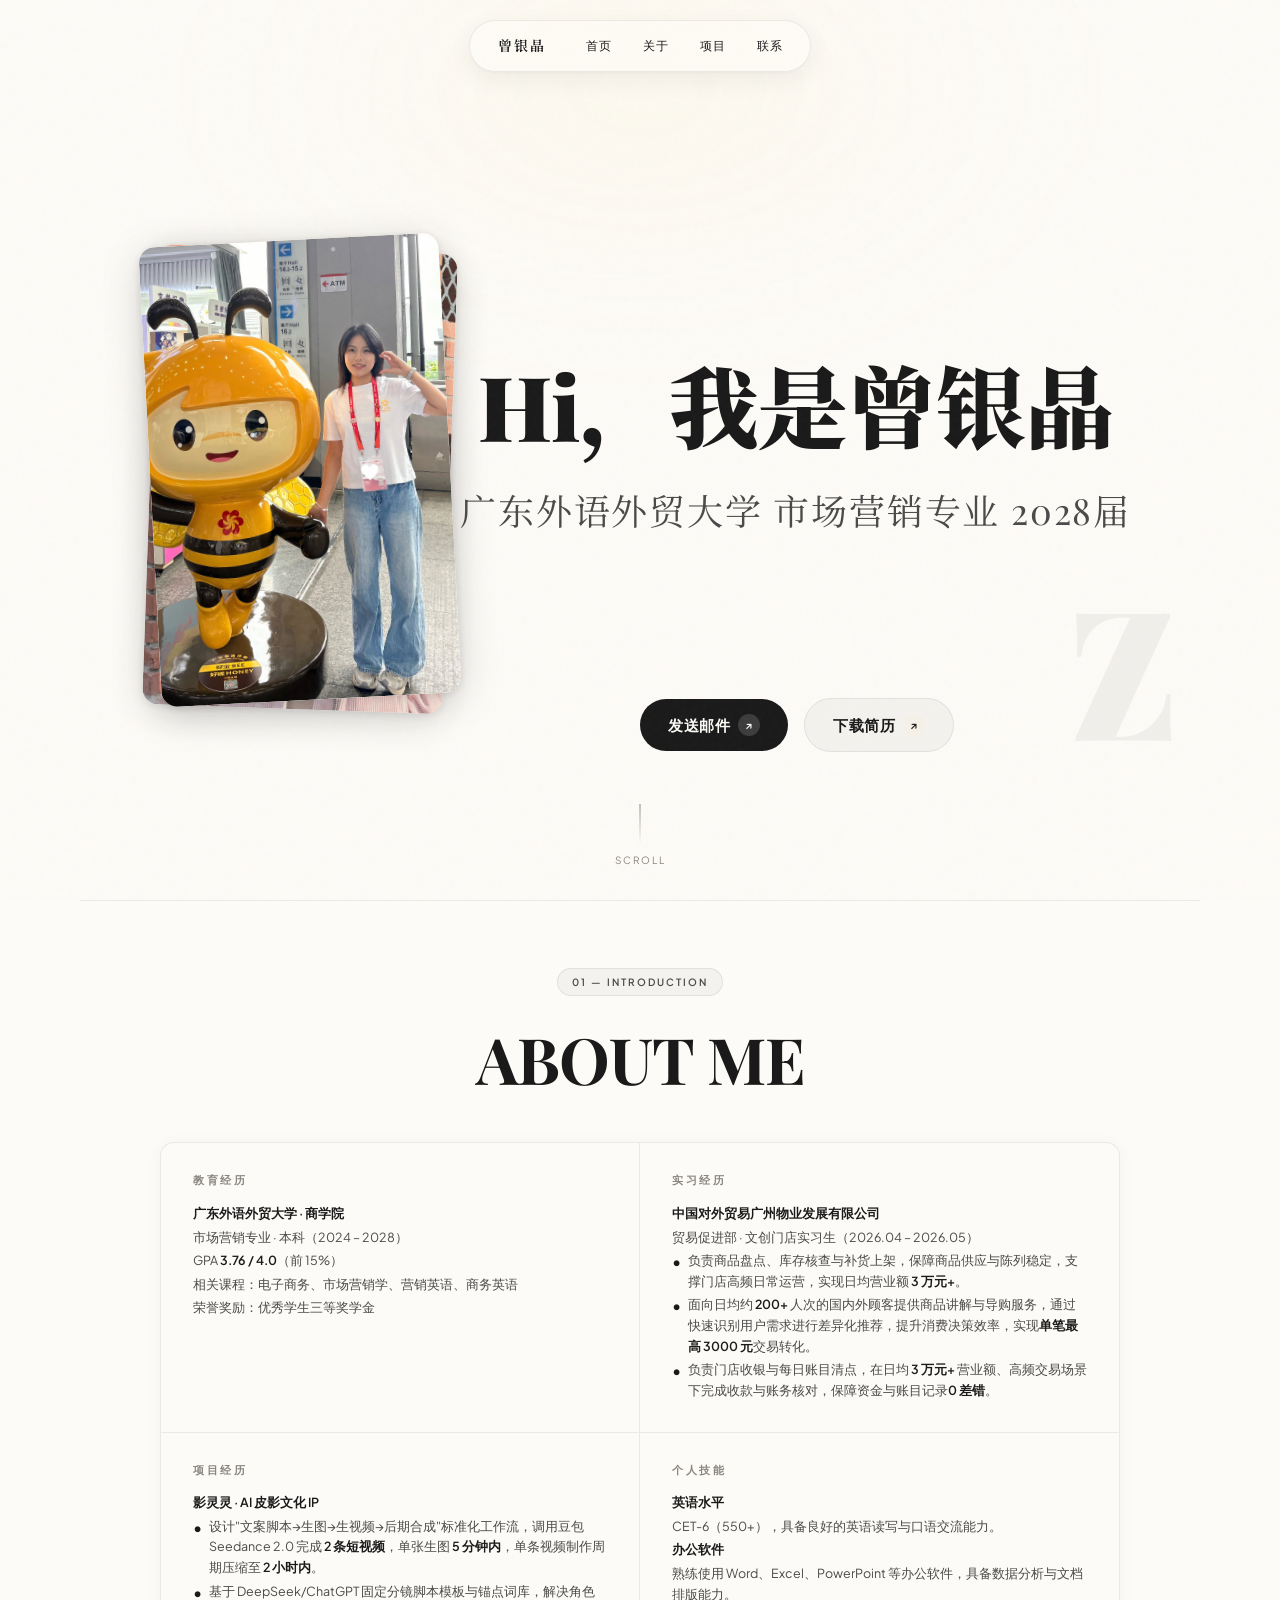
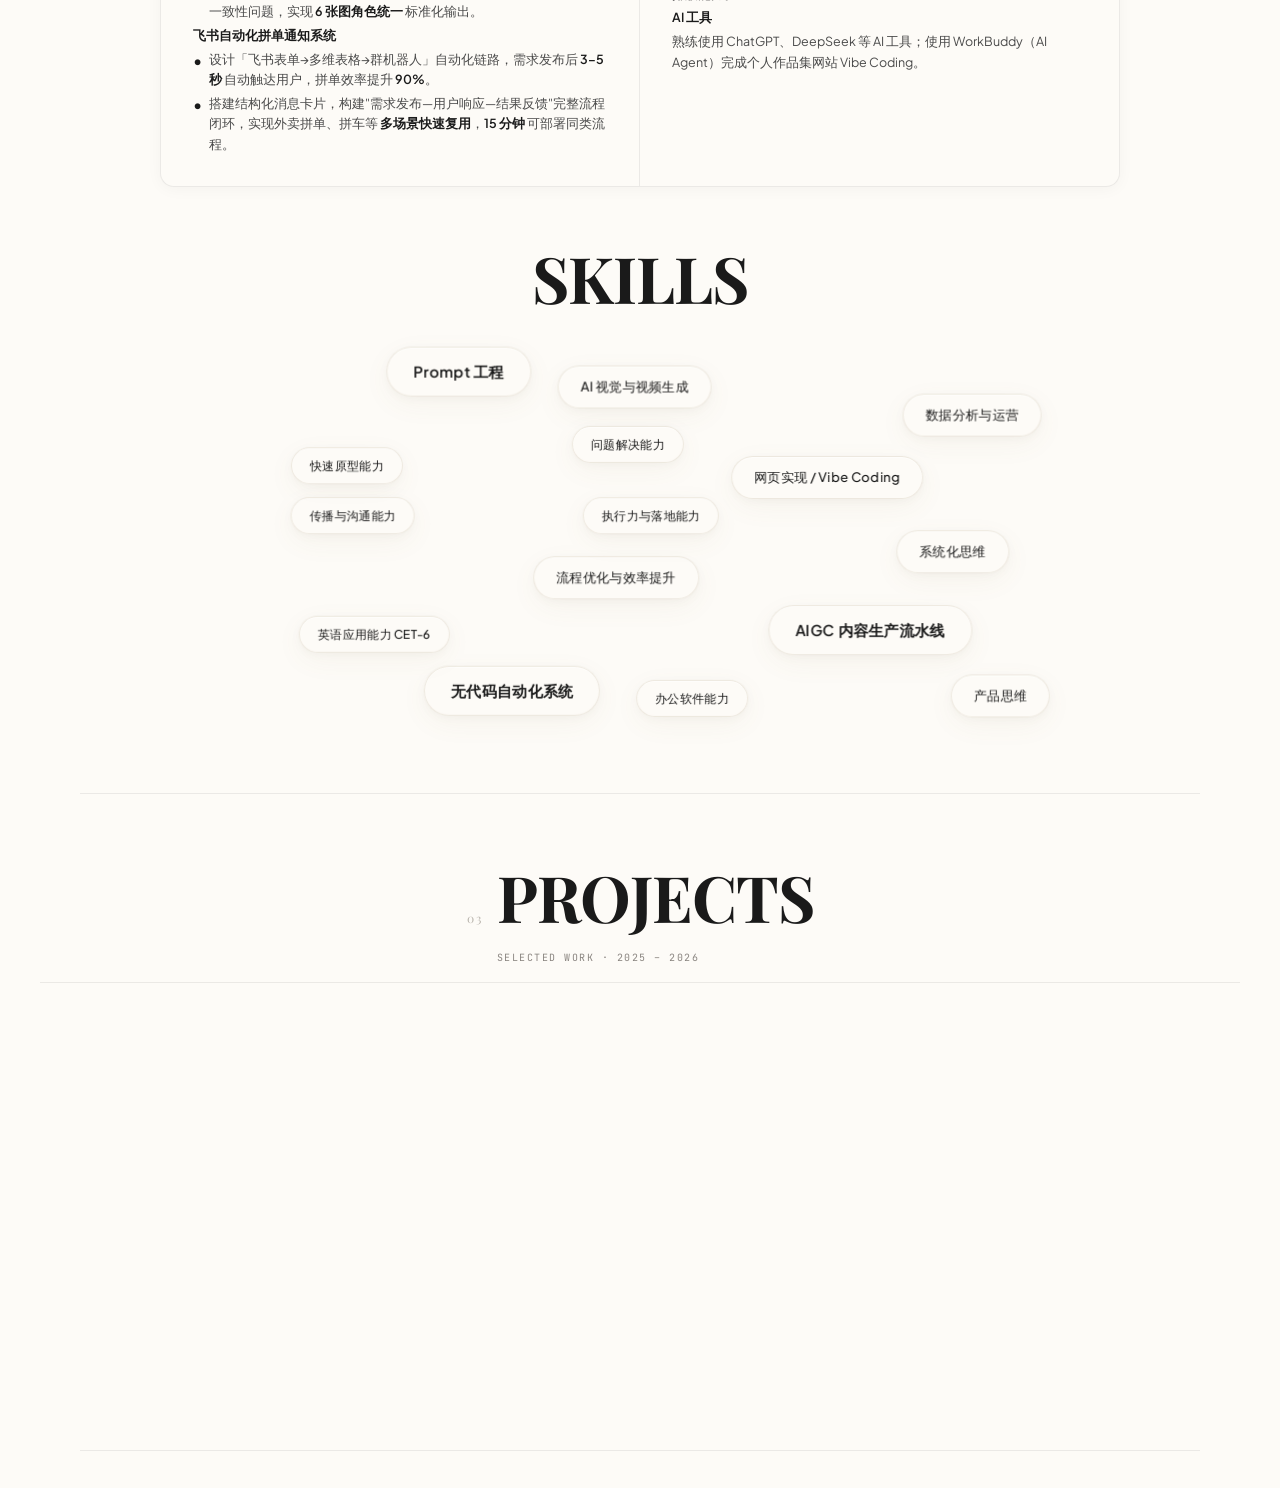
==== commit 726b8ad8: "feat: update About Me labels to Chinese, replace hero photos, update Feishu project defaults" ====
--- a/index.html
+++ b/index.html
@@ -195,6 +195,7 @@
       z-index: 999;
       flex-direction: column;
       align-items: center; justify-content: flex-start;
+      padding-top: 100px;
       gap: 0;
       transition: opacity 0.6s var(--ease-lux);
     }
@@ -218,6 +219,7 @@
     .mobile-nav.show a:nth-child(1) { transition-delay: 100ms; }
     .mobile-nav.show a:nth-child(2) { transition-delay: 180ms; }
     .mobile-nav.show a:nth-child(3) { transition-delay: 260ms; }
+    .mobile-nav.show a:nth-child(4) { transition-delay: 340ms; }
 
     /* ============================================
        EYEBROW TAGS (pill badges before headings)
@@ -566,16 +568,24 @@
     }
     .about-card-col strong { color: var(--text-dark); font-weight: 600; }
 
+    /* About Me 描述段落黑点 */
+    .about-bullet { position: relative; padding-left: 16px; }
+    .about-bullet::before {
+      content: "•";
+      position: absolute;
+      left: 0;
+      top: 0;
+      color: var(--text-dark);
+      font-weight: 700;
+      font-size: 14px;
+      line-height: inherit;
+    }
+
     /* ============================================
        SKILLS — Glassmorphism Floating Nebula
        ============================================ */
     .skills-section { margin-top: 40px; }
-    .skills-section h3 {
-      font-family: var(--font-serif);
-      font-size: 28px; font-weight: 600;
-      margin-bottom: 8px;
-      text-align: center;
-    }
+
     .skills-subtitle {
       text-align: center;
       font-size: 13px; color: var(--text-light);
@@ -589,7 +599,7 @@
       width: 100%;
       max-width: 900px;
       margin: 0 auto;
-      height: 520px;
+      height: 400px;
       overflow: visible;
       cursor: default;
     }
@@ -1116,21 +1126,6 @@
     }
 
     /* ============================================
-       FOOTER
-       ============================================ */
-    footer {
-      border-top: 1px solid var(--border-hairline);
-      padding: 32px 40px;
-      display: flex; justify-content: space-between; align-items: center;
-      font-family: var(--font-mono);
-      font-size: 11px; color: var(--text-light);
-      max-width: 1200px;
-      margin: 0 auto;
-    }
-    footer a { color: var(--text-medium); }
-    footer a:hover { opacity: 0.6; }
-
-    /* ============================================
        SCROLL REVEAL — blur + translate + opacity
        ============================================ */
     .fade-up {
@@ -1176,10 +1171,10 @@
       .timeline::before { left: 16px; }
       .timeline-dot { width: 33px; min-width: 33px; font-size: 12px; }
 
-      .skill-nebula { height: 460px; max-width: 100%; }
+      .skill-nebula { height: 340px; max-width: 100%; }
 
       /* Hero: keep row on tablet, shrink photo */
-      .hero { padding: 90px 24px 40px 120px; gap: 20px; }
+      .hero { padding: 120px 24px 40px 120px; gap: 20px; }
       .hero-photo-stack { width: 260px; height: 65vh; max-height: 480px; }
       .hero-photo-card { width: 230px; height: 360px; }
       .hero-photo-card.bottom { transform: translate(-45%, -47%) rotate(2deg); }
@@ -1198,11 +1193,38 @@
       .section { padding: 64px 20px; }
       .section-divider { width: calc(100% - 40px); }
 
-      .hero { padding: 90px 16px 28px; min-height: auto; flex-direction: row; align-items: flex-start; flex-wrap: wrap; gap: 16px; }
-      .hero-left { width: 35%; display: flex; justify-content: center; align-items: flex-start; }
-      .hero-cta-row { position: relative; bottom: auto; left: auto; transform: none; margin-top: 16px; flex-wrap: wrap; justify-content: flex-start; }
-      .hero-cta { padding: 10px 20px; font-size: 13px; }
-      .hero-right { width: 65%; display: flex; flex-direction: column; align-items: flex-start; }
+      .hero {
+        flex-direction: column !important;
+        align-items: center;
+        justify-content: flex-start;
+        padding: 110px 20px 40px;
+        min-height: 100vh;
+        gap: 0;
+      }
+      .hero-left { width: 100%; display: flex; justify-content: center; margin-bottom: 20px; }
+      .hero-cta-row {
+        position: relative !important;
+        display: flex !important;
+        flex-direction: column !important;
+        align-items: stretch;
+        width: 100% !important;
+        max-width: 320px !important;
+        margin: 16px auto 32px auto !important;
+        gap: 14px !important;
+        opacity: 1 !important;
+        visibility: visible !important;
+        z-index: 999 !important;
+      }
+      .hero-cta {
+        display: flex !important;
+        visibility: visible !important;
+        opacity: 1 !important;
+        padding: 14px 24px;
+        font-size: 15px;
+        width: 100% !important;
+        z-index: 1000 !important;
+      }
+      .hero-right { width: 100%; display: flex; flex-direction: column; align-items: center; margin-bottom: 16px; text-align: center; }
       .hero-photo-stack {
           width: 120px;
           height: 160px;
@@ -1243,7 +1265,7 @@
       .about-photo-card.bottom { transform: translate(12px, -10px) rotate(3deg); }
       .about-intro-bio p { font-size: 13px; }
 
-      .skill-nebula { height: 420px; }
+      .skill-nebula { height: 300px; }
       .skill-tag--lg { padding: 8px 18px; }
       .skill-tag--lg .skill-tag-icon { font-size: 14px; }
       .skill-tag--lg .skill-tag-text { font-size: 12px; }
@@ -1380,48 +1402,77 @@
        MOBILE RESPONSIVE (max-width: 768px)
        Layout: Top to bottom flow + photo/buttons row
        ============================================ */
+        /* ============================================
+       MOBILE RESPONSIVE (max-width: 768px)
+       iPhone-grade full-screen hero layout
+       ============================================ */
     @media (max-width: 768px) {
       .hero {
         flex-direction: column;
         align-items: center;
-        padding: 70px 20px 40px;
-        min-height: auto;
+        justify-content: flex-start;
+        padding: 120px 24px 40px;
+        min-height: 100vh;
         gap: 0;
       }
 
-      /* Reorder elements: title top, then photo+buttons */
+      /* 1. Title area (top) */
       .hero-right {
         order: 1;
         width: 100%;
         text-align: center;
+        margin-bottom: 20px;
+      }
+
+      .hero-title {
+        font-size: clamp(40px, 10vw, 56px);
+        font-weight: 700;
+        letter-spacing: -0.02em;
+        margin-bottom: 8px;
+        line-height: 1.1;
+      }
+
+      .hero-tagline {
+        font-size: clamp(15px, 3.5vw, 18px);
+        letter-spacing: 0.08em;
+        color: var(--text-medium);
         margin-bottom: 0;
-      }
-
+        line-height: 1.5;
+      }
+
+      /* 2. Photo area (center, full width) */
       .hero-photo-cta {
         order: 2;
         width: 100%;
         display: flex;
-        flex-direction: row;
-        align-items: flex-start;
-        gap: 16px;
-        margin-bottom: 24px;
+        flex-direction: column;
+        align-items: center;
+        gap: 24px;
+        margin-bottom: 28px;
       }
 
       .hero-left {
-        width: 40%;
+        width: 100%;
         display: flex;
         justify-content: center;
+        margin-bottom: 0;
       }
 
       .hero-photo-stack {
-        width: 100px;
-        height: 130px;
-        margin: 0;
+        width: 65vw;
+        max-width: 280px;
+        height: calc(65vw * 1.3);
+        max-height: 364px;
+        margin: 0 auto;
       }
 
       .hero-photo-card {
-        width: 90px;
-        height: 120px;
+        width: calc(65vw - 20px);
+        max-width: 260px;
+        height: calc((65vw - 20px) * 1.3);
+        max-height: 338px;
+        border-radius: 16px;
+        box-shadow: 0 8px 32px rgba(0,0,0,0.12);
       }
 
       .hero-photo-card.top {
@@ -1432,43 +1483,156 @@
         transform: translate(-50%, -48%) rotate(2deg);
       }
 
+      /* 3. CTA buttons (below photo, full width) */
       .hero-cta-row {
+        order: 3;
         position: relative;
         bottom: auto;
         left: auto;
         transform: none;
-        width: 60%;
-        flex-direction: column;
-        align-items: flex-start;
-        justify-content: center;
-        gap: 12px;
+        width: 100%;
+        max-width: 320px;
+        display: flex !important;
+        flex-direction: column !important;
+        align-items: stretch;
+        gap: 14px;
         margin-top: 0;
-        opacity: 1;
-        visibility: visible;
+        margin-bottom: 32px;
+        /* 移动端：按钮立即显示 */
+        opacity: 1 !important;
+        visibility: visible !important;
         transform: none;
+        z-index: 10;
+      }
+
+      .hero-cta-row .hero-cta {
+        display: flex !important;
+        opacity: 1 !important;
+        visibility: visible !important;
       }
 
       .hero-cta {
         width: 100%;
         justify-content: center;
-        padding: 12px 20px;
-        font-size: 14px;
-      }
-
-      .hero-title {
-        font-size: clamp(28px, 7vw, 42px);
-        margin-bottom: 4px;
-      }
-
-      .hero-tagline {
-        font-size: clamp(14px, 3vw, 20px);
-        margin-bottom: 0;
-        line-height: 1.4;
-      }
-
-      .hero-deco-letter,
+        padding: 16px 24px;
+        font-size: 16px;
+        font-weight: 500;
+        border-radius: 12px;
+        letter-spacing: 0.02em;
+      }
+
+      .hero-cta--primary {
+        background: var(--text-dark);
+        color: var(--bg-primary);
+        border: none;
+      }
+
+      .hero-cta--secondary {
+        background: var(--bg-shell);
+        color: var(--text-dark);
+        border: 1px solid var(--border-hairline);
+      }
+
+      /* 4. Scroll indicator (bottom) */
       .scroll-indicator {
-        order: 3;
+        order: 4;
+        margin-top: 32px;
+        opacity: 0;
+        animation: fadeInUp 0.8s ease 1.5s forwards;
+      }
+
+      @keyframes fadeInUp {
+        from {
+          opacity: 0;
+          transform: translateY(12px);
+        }
+        to {
+          opacity: 1;
+          transform: translateY(0);
+        }
+      }
+
+      .hero-deco-letter {
+        display: none;
+      }
+      /* About Me - Mobile: vertical stack */
+      .about-intro { display: none; }
+
+      .about-card { padding: 0 16px; }
+
+      .about-card-inner {
+        display: flex;
+        flex-direction: column;
+        gap: 16px;
+      }
+
+      .about-card-col {
+        width: 100%;
+        min-width: auto;
+        padding: 20px;
+        border-radius: 12px;
+        border: 1px solid var(--border-hairline);
+      }
+
+      .about-card-col h4 {
+        font-size: 13px;
+        margin-bottom: 10px;
+        letter-spacing: 0.1em;
+      }
+
+      .about-card-col p {
+        font-size: 13px;
+        line-height: 1.6;
+        margin-bottom: 6px;
+      }
+    }
+
+
+    /* ============================================
+       MOBILE CTA FORCE VISIBLE (max-width: 768px)
+       ============================================ */
+    @media (max-width: 768px) {
+      .hero {
+        overflow: visible !important;
+      }
+
+      .hero-cta-row {
+        display: flex !important;
+        flex-direction: column !important;
+        visibility: visible !important;
+        opacity: 1 !important;
+        position: relative !important;
+        z-index: 999 !important;
+        width: 100% !important;
+        max-width: 340px !important;
+        margin-left: auto !important;
+        margin-right: auto !important;
+        margin-top: 20px !important;
+        margin-bottom: 36px !important;
+        gap: 14px !important;
+      }
+
+      .hero-cta-row .hero-cta {
+        display: flex !important;
+        visibility: visible !important;
+        opacity: 1 !important;
+        z-index: 1000 !important;
+        width: 100% !important;
+        pointer-events: auto !important;
+      }
+
+      .hero-cta-row .hero-cta--primary {
+        display: flex !important;
+        visibility: visible !important;
+        opacity: 1 !important;
+        background: var(--text-dark) !important;
+        color: var(--bg-primary) !important;
+      }
+
+      .hero-cta-row .hero-cta--secondary {
+        display: flex !important;
+        visibility: visible !important;
+        opacity: 1 !important;
       }
     }
   </style>
@@ -1484,6 +1648,7 @@
       <a class="nav-link" data-target="hero">首页</a>
       <a class="nav-link" data-target="about">关于</a>
       <a class="nav-link" data-target="projects">项目</a>
+      <a class="nav-link" data-target="contact">联系</a>
     </div>
 
     <!-- Mobile hamburger — X morph -->
@@ -1497,6 +1662,7 @@
     <a data-target="hero" onclick="closeMobileNav()">首页</a>
     <a data-target="about" onclick="closeMobileNav()">关于</a>
     <a data-target="projects" onclick="closeMobileNav()">项目</a>
+    <a data-target="contact" onclick="closeMobileNav()">联系</a>
   </div>
 
 
@@ -1520,12 +1686,12 @@
     
 
     <!-- CTA buttons (mobile: below photo) -->
-    <div class="hero-cta-row">
+    <div class="hero-cta-row" id="contact">
       <a href="mailto:LinWan1020@163.com" class="hero-cta hero-cta--primary">
         发送邮件
         <span class="hero-cta-icon">↗</span>
       </a>
-      <a href="曾银晶_简历.pdf" download class="hero-cta hero-cta--secondary">
+      <a href="files/曾银晶_简历.docx" download class="hero-cta hero-cta--secondary">
         下载简历
         <span class="hero-cta-icon">↗</span>
       </a>
@@ -1561,19 +1727,14 @@
     </div>
     <h2 class="section-heading fade-up">ABOUT ME</h2>
 
-    <!-- Bio only (photo stack moved to Hero right column) -->
-    <div class="about-intro fade-up">
-      <div class="about-intro-bio">
-        <p>我是<strong>曾银晶 Crystal</strong>，广东外语外贸大学市场营销专业2028届在读。专注于「<strong>内容创意 × AI 技术 × 自动化系统</strong>」的落地实践，擅长基于 AIGC 工具搭建从脚本策划到图像、视频生成的完整内容生产流水线，并通过提示词工程提升 AI 生成的一致性与可控性。同时具备无代码自动化系统设计能力，能够利用飞书等工具将人工业务流程转化为自动化闭环。在实践中参与过线下文创门店运营与数据分析，能够将用户反馈与数据洞察结合用于业务优化。核心优势在于快速学习新工具，并将其结构化整合成可复用的系统与解决方案。</p>
-      </div>
-    </div>
+
 
     <!-- About Card -->
     <div class="about-card fade-up">
       <div class="about-card-inner">
         <!-- 左上：教育背景 -->
         <div class="about-card-col">
-          <h4>EDUCATION</h4>
+          <h4>教育经历</h4>
           <p><strong>广东外语外贸大学 · 商学院</strong></p>
           <p>市场营销专业 · 本科（2024 – 2028）</p>
           <p>GPA <strong>3.76 / 4.0</strong>（前 15%）</p>
@@ -1582,25 +1743,26 @@
         </div>
         <!-- 右上：实习经历 -->
         <div class="about-card-col">
-          <h4>INTERNSHIP</h4>
+          <h4>实习经历</h4>
           <p><strong>中国对外贸易广州物业发展有限公司</strong></p>
           <p>贸易促进部 · 文创门店实习生（2026.04 – 2026.05）</p>
-          <p>负责文创产品销量与库存数据统计，梳理热销及滞销单品特点，为选品与补货提供参考依据。</p>
-          <p>协助门店日常运营、货品统筹及客群接待，面向海内外参展客商进行产品讲解与推介。</p>
+          <p class="about-bullet">负责商品盘点、库存核查与补货上架，保障商品供应与陈列稳定，支撑门店高频日常运营，实现日均营业额 <strong>3 万元+</strong>。</p>
+          <p class="about-bullet">面向日均约 <strong>200+</strong> 人次的国内外顾客提供商品讲解与导购服务，通过快速识别用户需求进行差异化推荐，提升消费决策效率，实现<strong>单笔最高 3000 元</strong>交易转化。</p>
+          <p class="about-bullet">负责门店收银与每日账目清点，在日均 <strong>3 万元+</strong> 营业额、高频交易场景下完成收款与账务核对，保障资金与账目记录<strong>0 差错</strong>。</p>
         </div>
         <!-- 左下：项目经历 -->
         <div class="about-card-col">
-          <h4>PROJECTS</h4>
+          <h4>项目经历</h4>
           <p><strong>影灵灵 · AI 皮影文化 IP</strong></p>
-          <p>AIGC × 非遗皮影戏 · 2025 – 至今</p>
-          <p>设计角色一致性控制系统（Role Lock + Style Anchor），搭建多模态内容生产流程，产出角色设定手册、宣传海报及 B 站原创短片。</p>
+          <p class="about-bullet">设计"文案脚本→生图→生视频→后期合成"标准化工作流，调用豆包 Seedance 2.0 完成 <strong>2 条短视频</strong>，单张生图 <strong>5 分钟内</strong>，单条视频制作周期压缩至 <strong>2 小时内</strong>。</p>
+          <p class="about-bullet">基于 DeepSeek/ChatGPT 固定分镜脚本模板与锚点词库，解决角色一致性问题，实现 <strong>6 张图角色统一</strong> 标准化输出。</p>
           <p><strong>飞书自动化拼单通知系统</strong></p>
-          <p>项目负责人 · 2026.06</p>
-          <p>设计「飞书表单→多维表格→群机器人」自动化链路，需求发布后 3–5 秒自动触达用户，15 分钟可复用部署同类场景。</p>
+          <p class="about-bullet">设计「飞书表单→多维表格→群机器人」自动化链路，需求发布后 <strong>3–5 秒</strong> 自动触达用户，拼单效率提升 <strong>90%</strong>。</p>
+          <p class="about-bullet">搭建结构化消息卡片，构建"需求发布—用户响应—结果反馈"完整流程闭环，实现外卖拼单、拼车等 <strong>多场景快速复用</strong>，<strong>15 分钟</strong> 可部署同类流程。</p>
         </div>
         <!-- 右下：个人技能 -->
         <div class="about-card-col">
-          <h4>SKILLS</h4>
+          <h4>个人技能</h4>
           <p><strong>英语水平</strong></p>
           <p>CET-6（550+），具备良好的英语读写与口语交流能力。</p>
           <p><strong>办公软件</strong></p>
@@ -1613,15 +1775,13 @@
 
     <!-- Skills Nebula -->
     <div class="skills-section fade-up">
-      <h3>SKILLS</h3>
-      <p class="skills-subtitle">Hover to interact · Click to explore</p>
+      <h2 class="section-heading fade-up">SKILLS</h2>
       <div class="skill-nebula" id="skillNebula"></div>
     </div>
 
     <!-- Skill Popup Overlay -->
     <div class="skill-popup-overlay" id="skillPopupOverlay">
       <div class="skill-popup">
-        <span class="skill-popup-icon" id="skillPopupIcon">🎬</span>
         <div class="skill-popup-name" id="skillPopupName">AIGC 内容生产流水线</div>
         <p class="skill-popup-desc" id="skillPopupDesc">从0搭建"脚本→生图→生视频→后期合成"完整链路，将单视频制作压缩至2小时内，具备可复用生产管线设计能力。</p>
       </div>
@@ -1684,10 +1844,6 @@
   <hr class="section-divider">
 
 
-    ======= FOOTER ==================== -->
-  <footer>
-    <div>&copy; 2026 曾银晶 &middot; All rights reserved.</div>
-  </footer>
 
 
 
@@ -1949,8 +2105,8 @@
         el.setAttribute('data-index', idx);
         el.setAttribute('data-desc', s.desc);
         el.innerHTML = '<span class="skill-tag-text">' + s.text + '</span>';
-        el.addEventListener('click', function(e) { e.preventDefault(); e.stopPropagation(); openSkillPopup(s.icon, s.text, s.desc); });
-        el.addEventListener('pointerdown', function(e) { e.preventDefault(); e.stopPropagation(); openSkillPopup(s.icon, s.text, s.desc); });
+        el.addEventListener('click', function(e) { e.preventDefault(); e.stopPropagation(); openSkillPopup(s.text, s.desc); });
+        el.addEventListener('pointerdown', function(e) { e.preventDefault(); e.stopPropagation(); openSkillPopup(s.text, s.desc); });
         nebula.appendChild(el);
         tagEls.push(el);
       });
@@ -2221,8 +2377,7 @@
     })();
 
     // --- Skill Popup ---
-    function openSkillPopup(icon, name, desc) {
-      document.getElementById('skillPopupIcon').textContent = icon;
+    function openSkillPopup(name, desc) {
       document.getElementById('skillPopupName').textContent = name;
       document.getElementById('skillPopupDesc').textContent = desc;
       document.getElementById('skillPopupOverlay').classList.add('active');
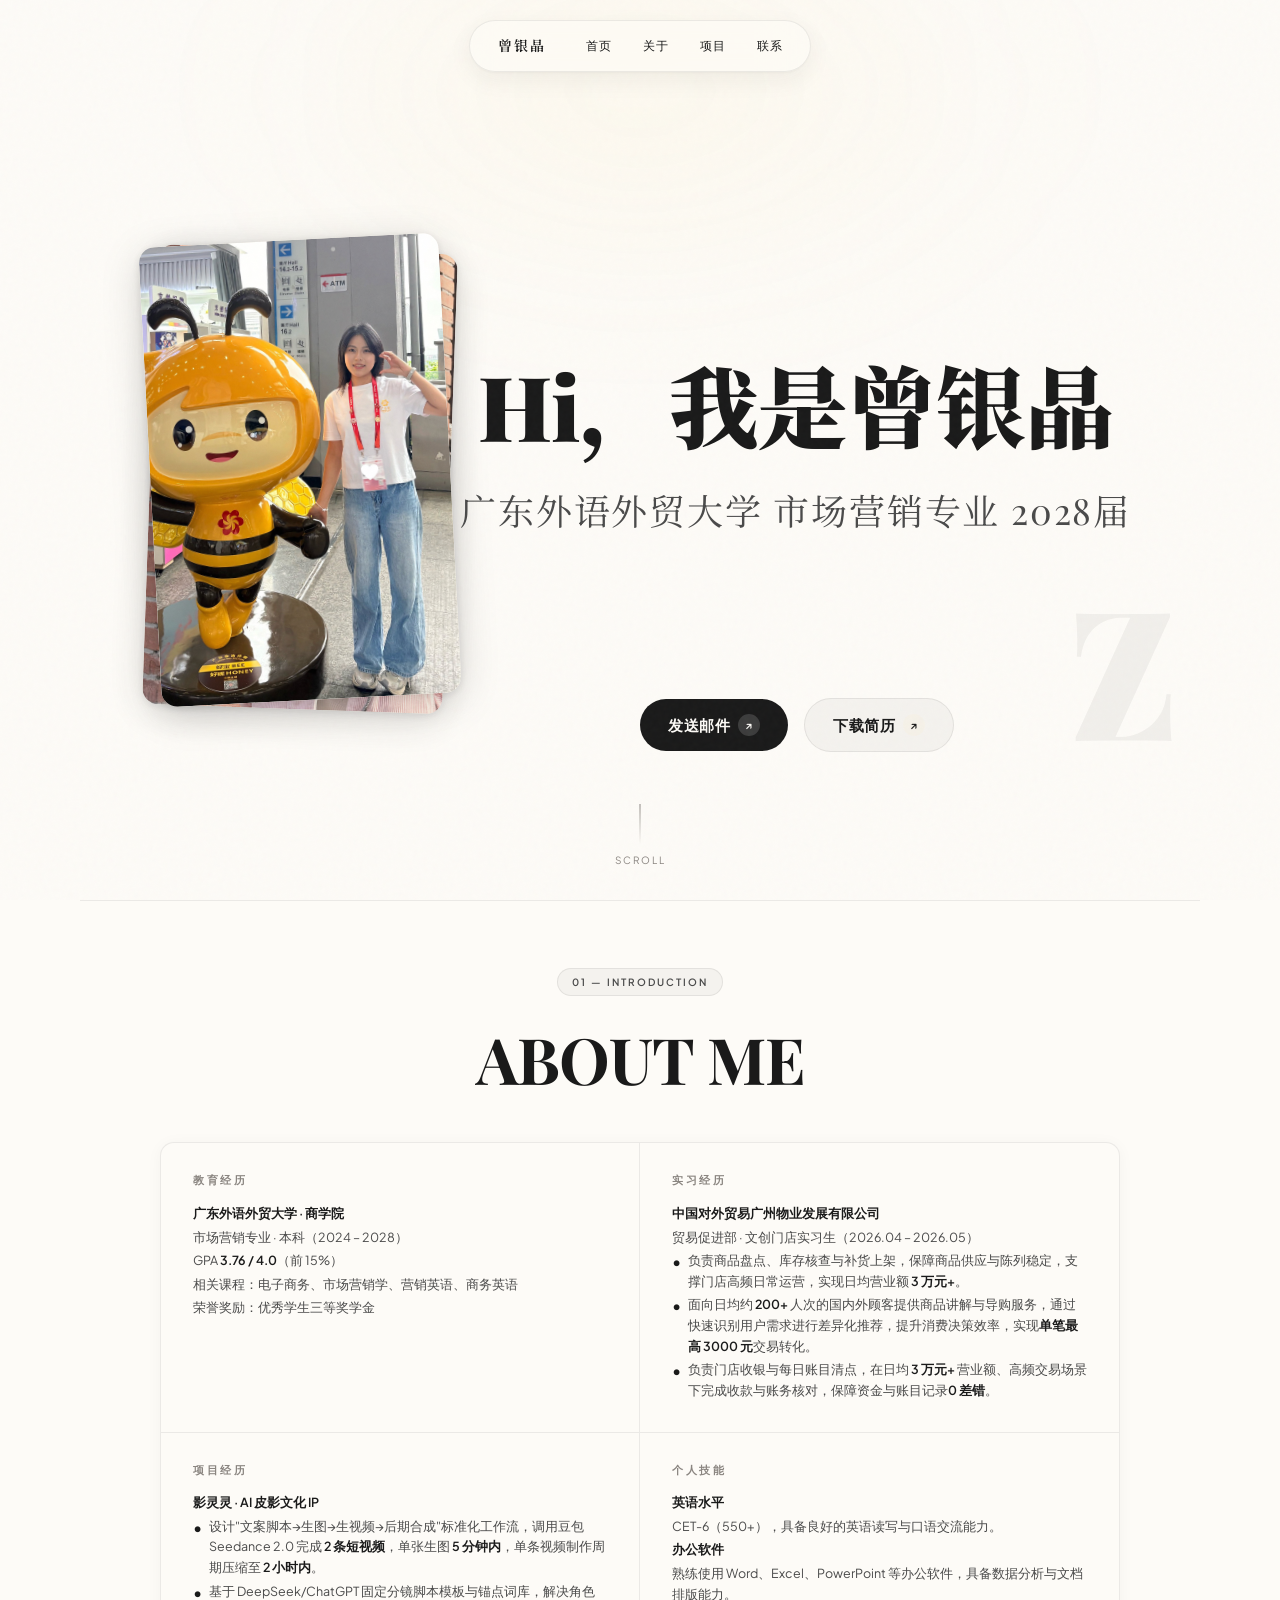
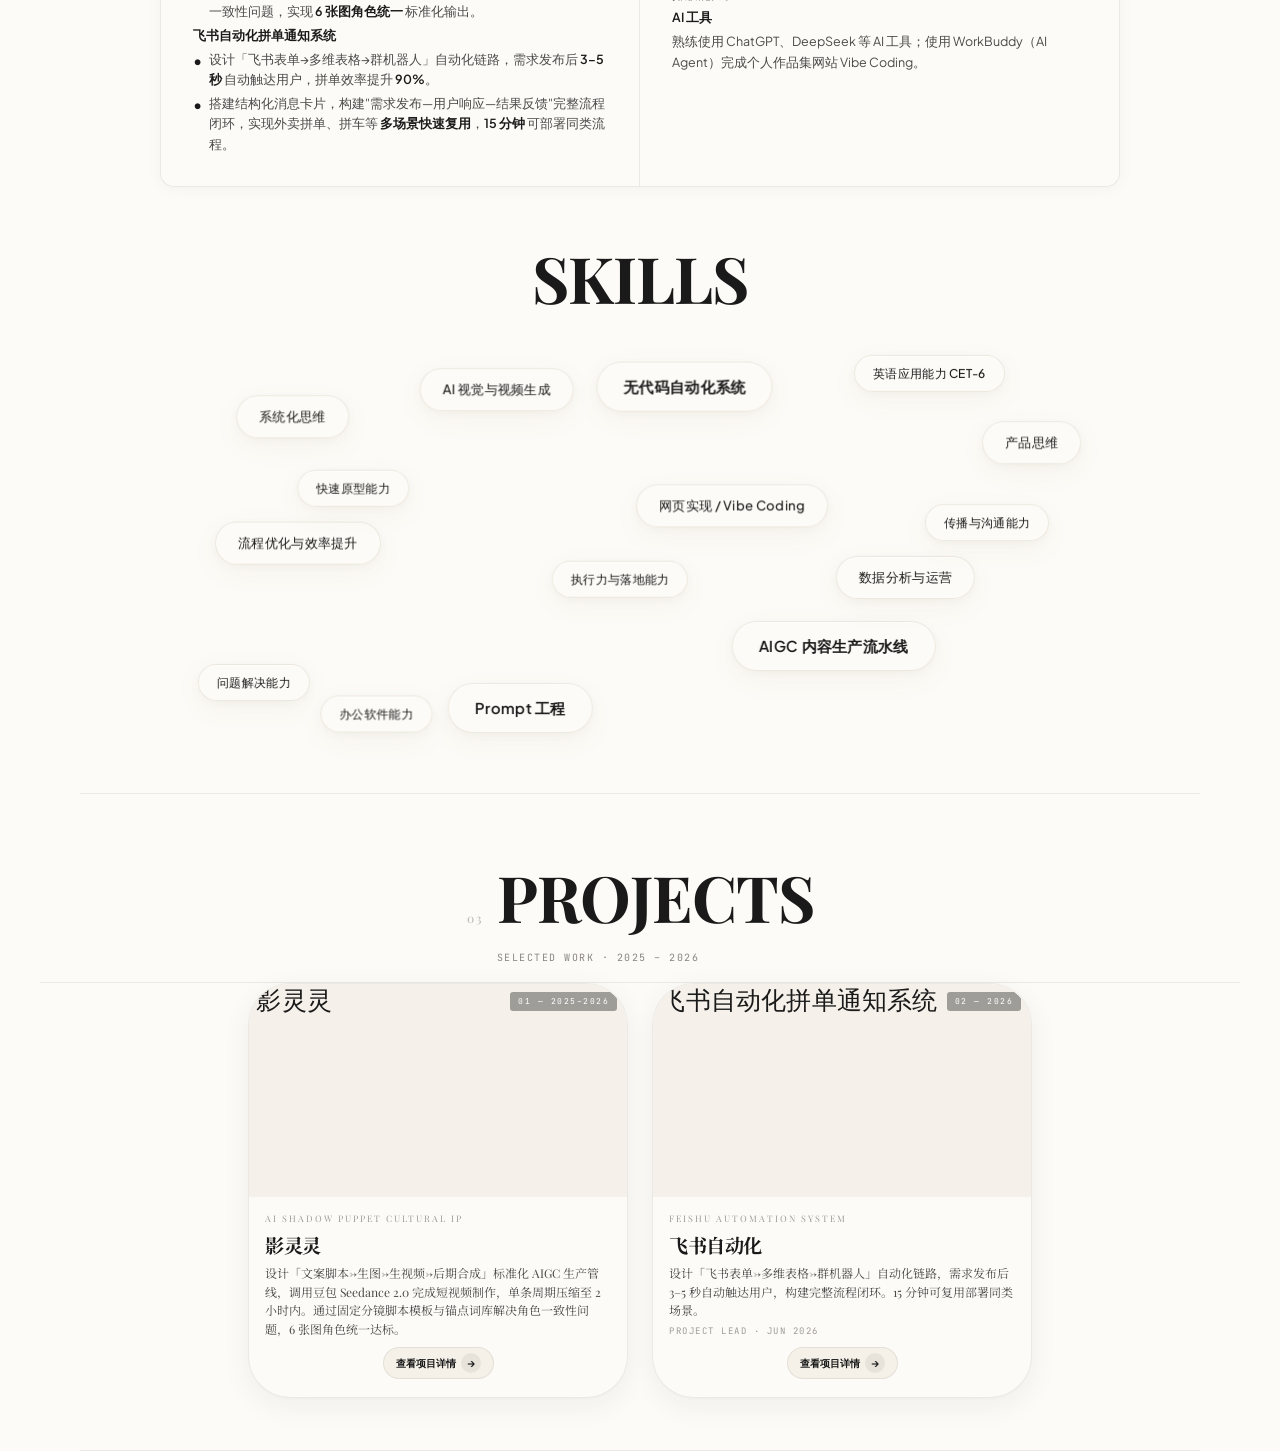
==== commit a13a1fdc: "feat: update resume PDF and fix download link in index.html" ====
--- a/index.html
+++ b/index.html
@@ -1691,7 +1691,7 @@
         发送邮件
         <span class="hero-cta-icon">↗</span>
       </a>
-      <a href="files/曾银晶_简历.docx" download class="hero-cta hero-cta--secondary">
+      <a href="曾银晶_简历.pdf" download class="hero-cta hero-cta--secondary">
         下载简历
         <span class="hero-cta-icon">↗</span>
       </a>
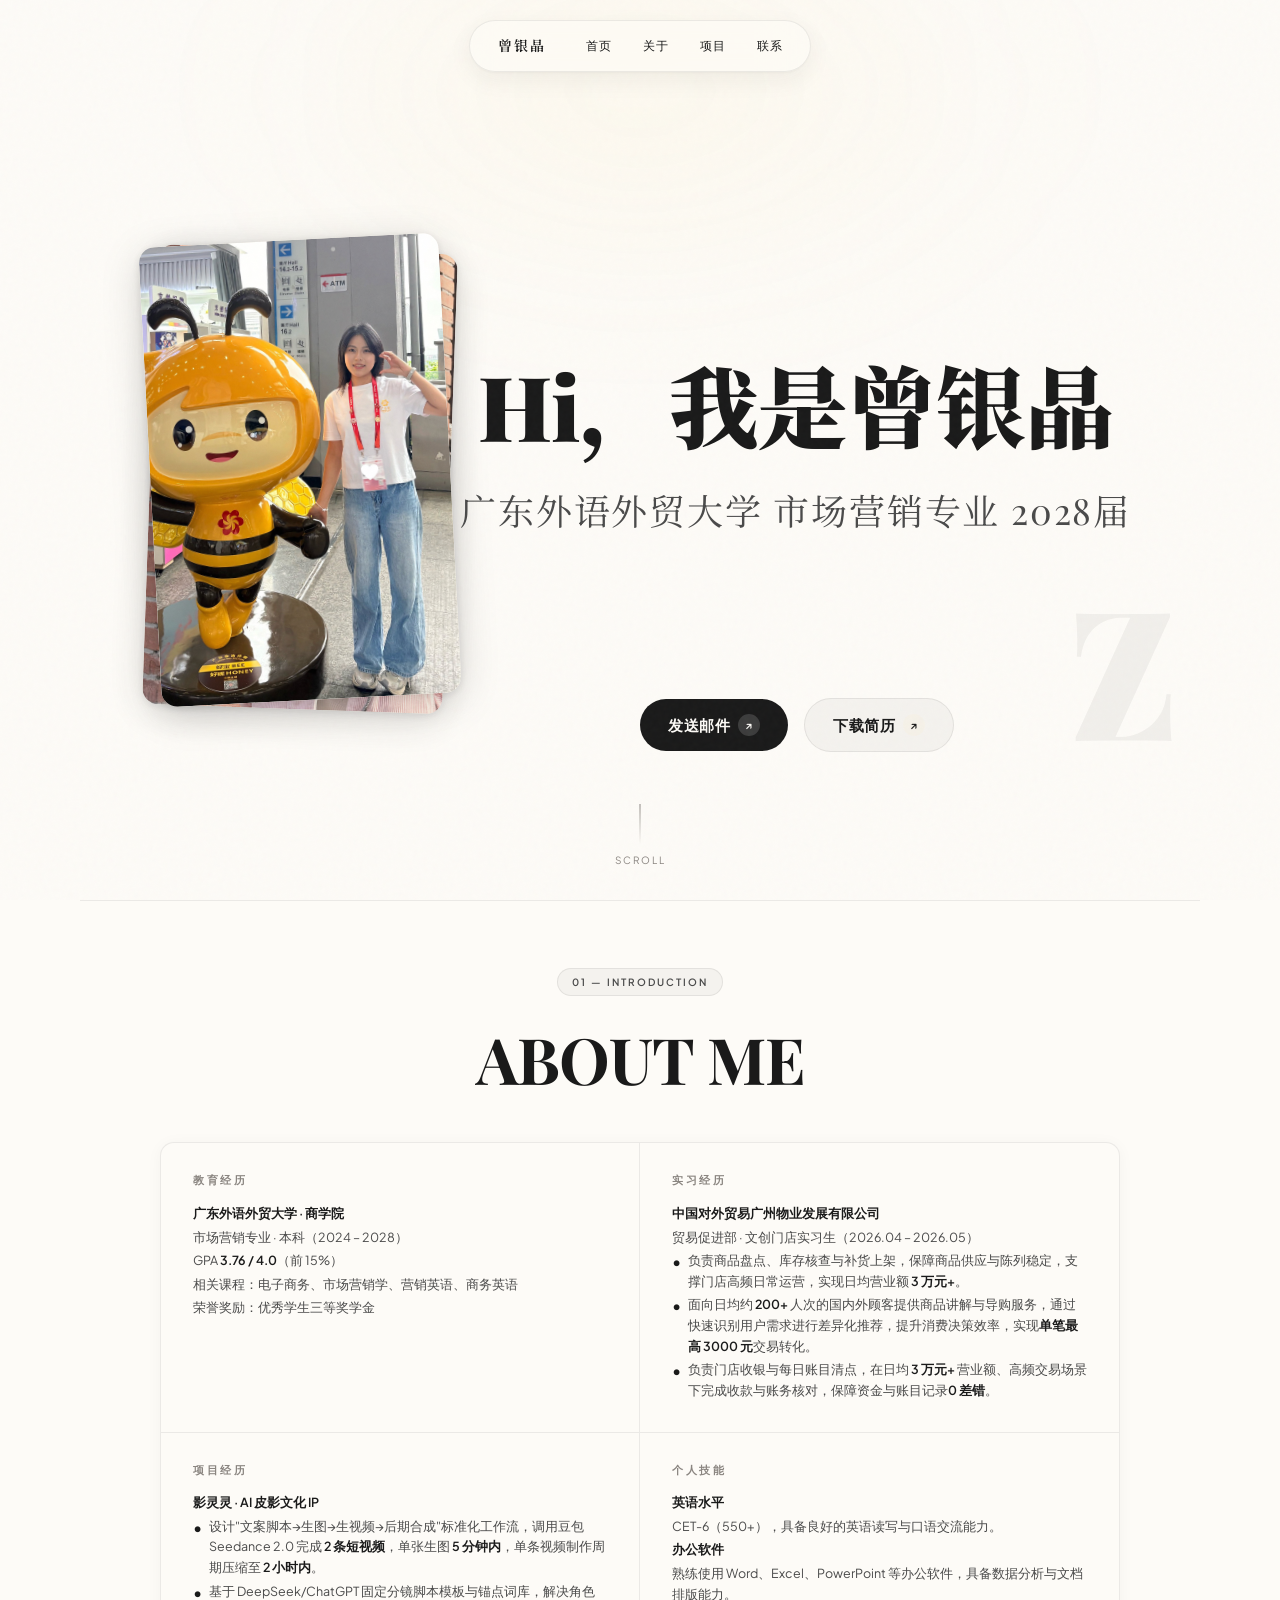
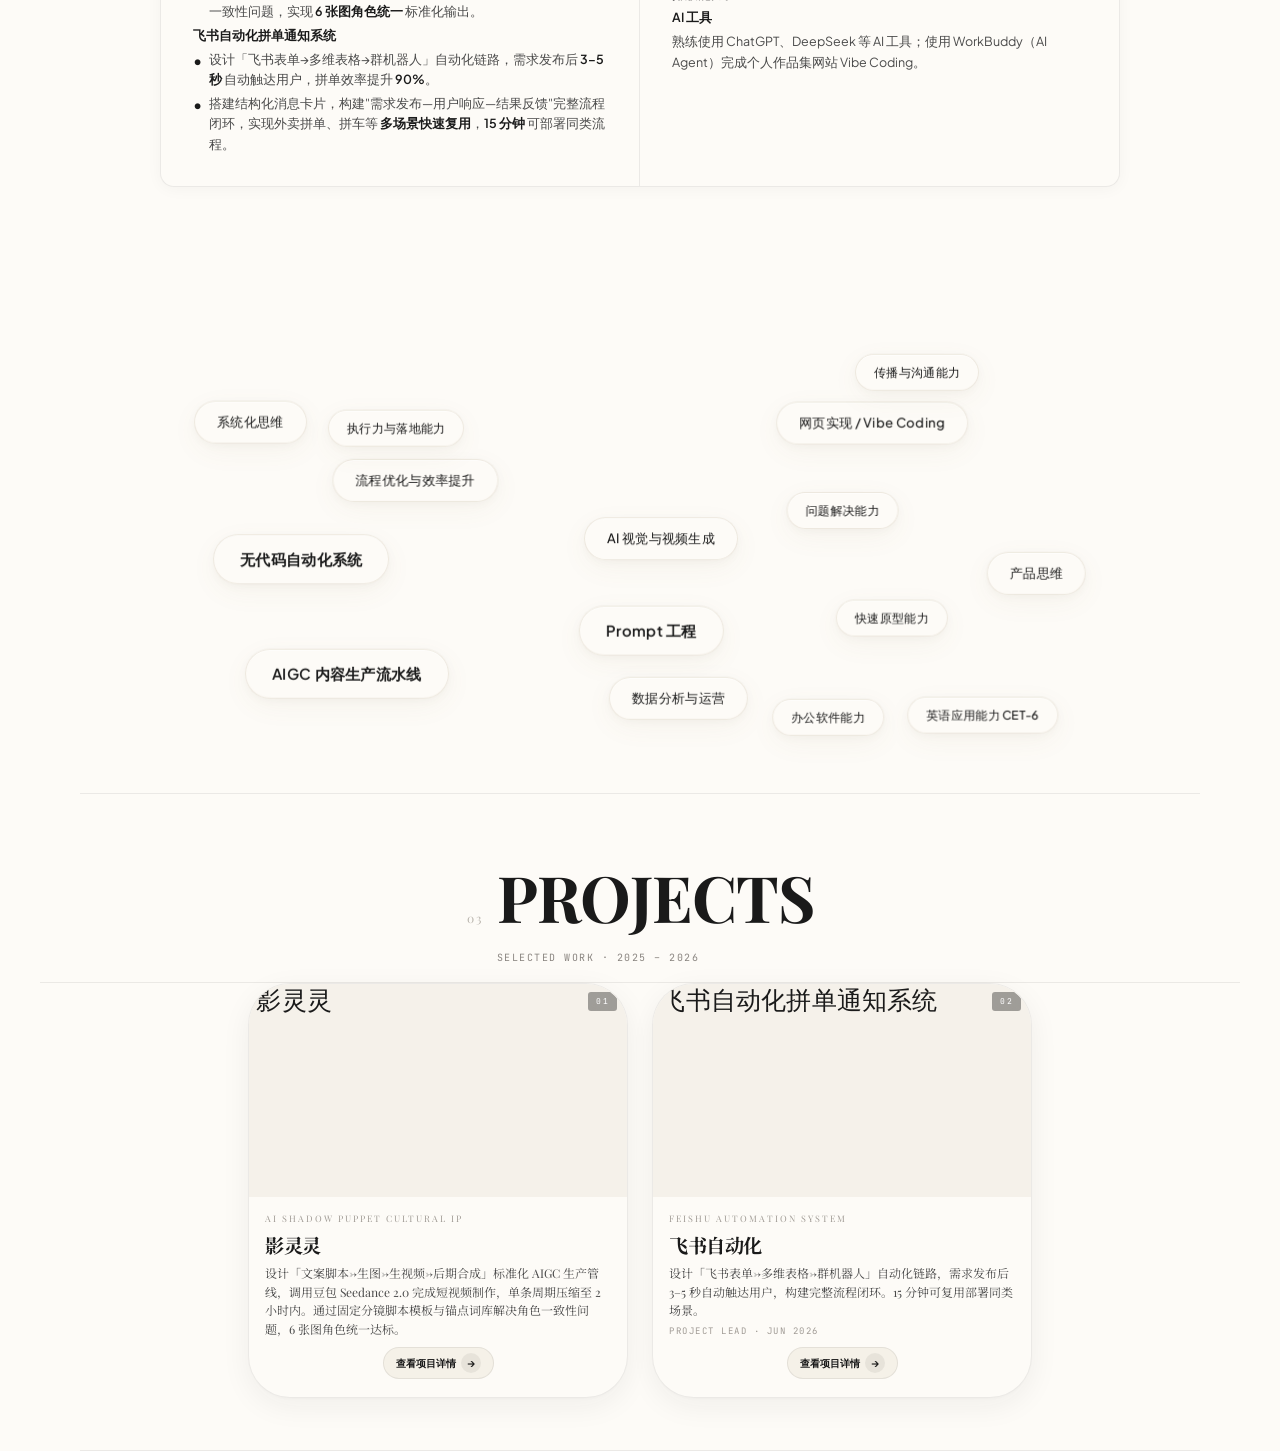
==== commit 4e3d846a: "feat: update project card badges to 01/02" ====
--- a/index.html
+++ b/index.html
@@ -1691,7 +1691,7 @@
         发送邮件
         <span class="hero-cta-icon">↗</span>
       </a>
-      <a href="曾银晶_简历.pdf" download class="hero-cta hero-cta--secondary">
+      <a href="曾银晶 广东外语外贸大学 2028届 7月到岗.pdf" download class="hero-cta hero-cta--secondary">
         下载简历
         <span class="hero-cta-icon">↗</span>
       </a>
@@ -1809,7 +1809,7 @@
       <div class="project-card" id="spreadYingling">
         <div class="project-card-img">
           <img src="images/projects/yingling-hero.jpg" alt="影灵灵">
-          <span class="project-card-badge">01 &mdash; 2025&ndash;2026</span>
+          <span class="project-card-badge">01</span>
         </div>
         <div class="project-card-body">
           <span class="project-card-en">AI Shadow Puppet Cultural IP</span>
@@ -1825,7 +1825,7 @@
       <div class="project-card" id="spreadFeishu">
         <div class="project-card-img">
           <img src="images/projects/feishu-cover.jpg" alt="飞书自动化拼单通知系统">
-          <span class="project-card-badge">02 &mdash; 2026</span>
+          <span class="project-card-badge">02</span>
         </div>
         <div class="project-card-body">
           <span class="project-card-en">Feishu Automation System</span>
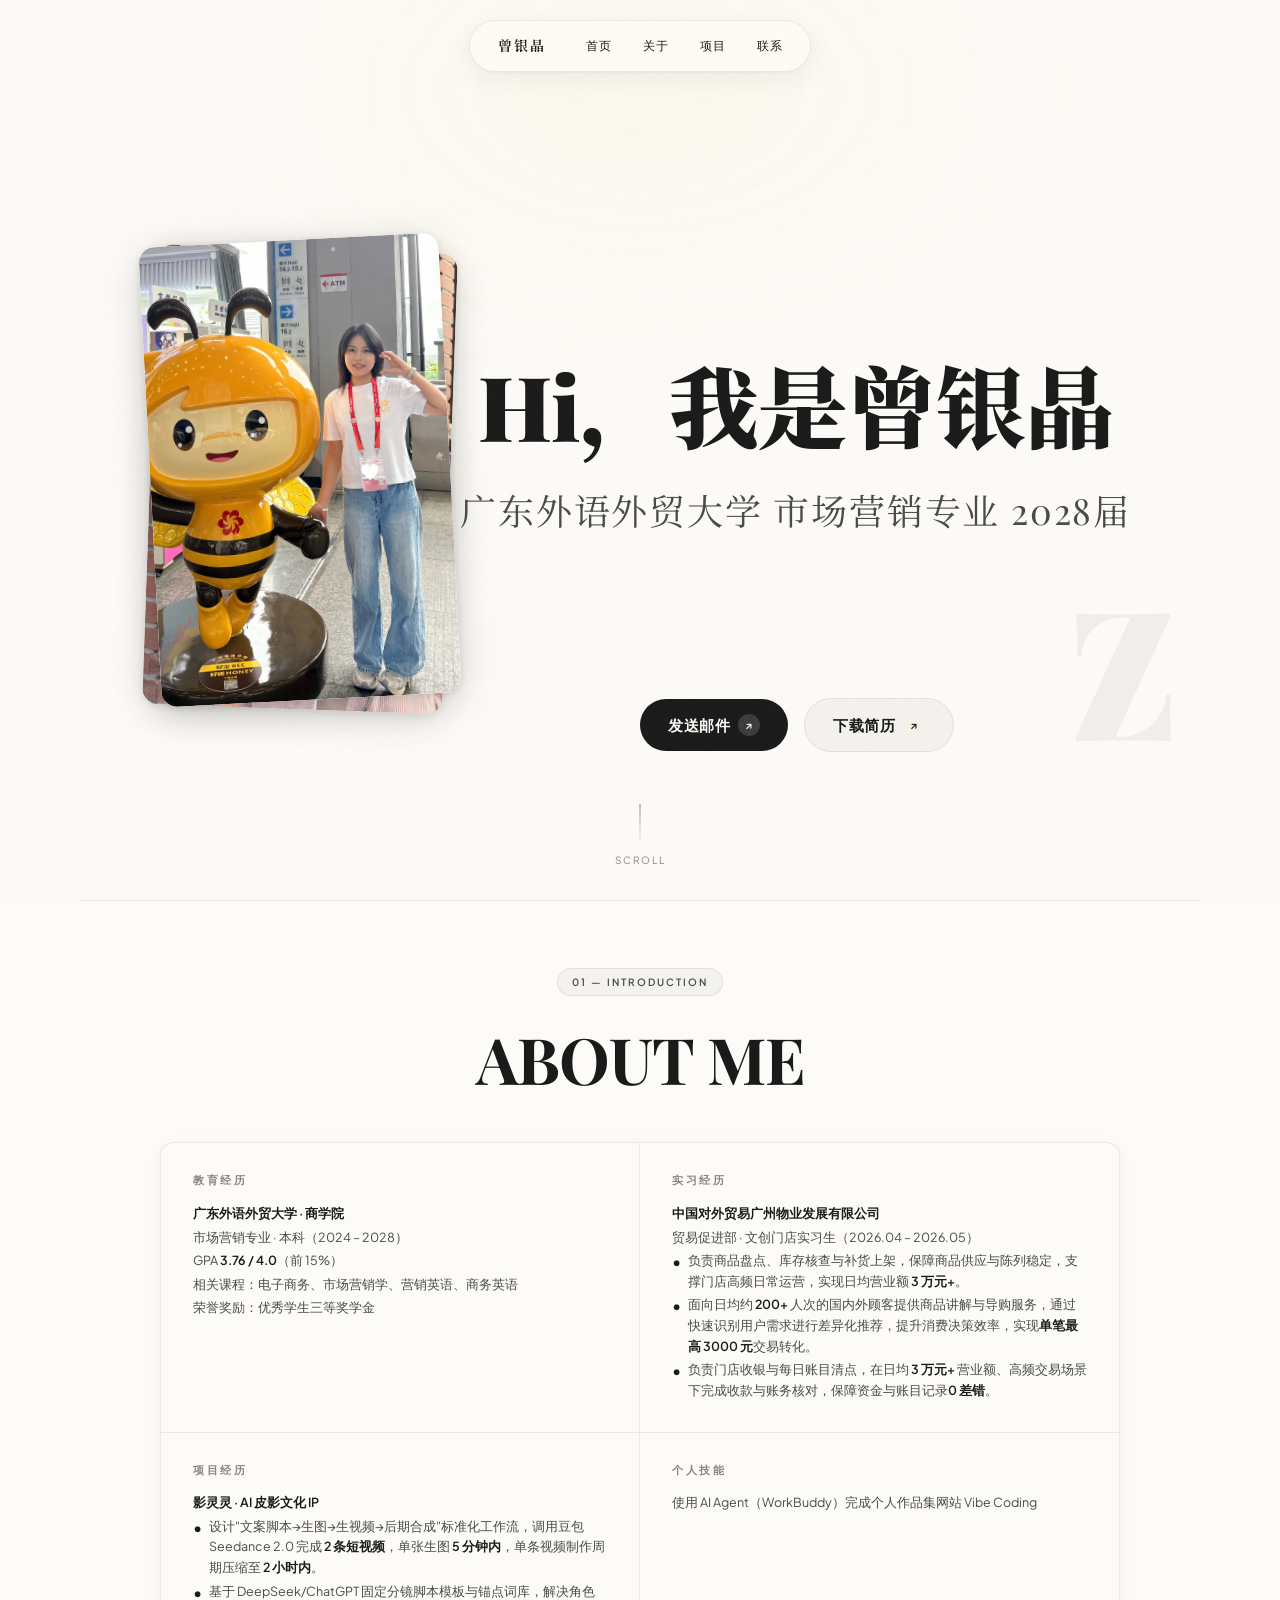
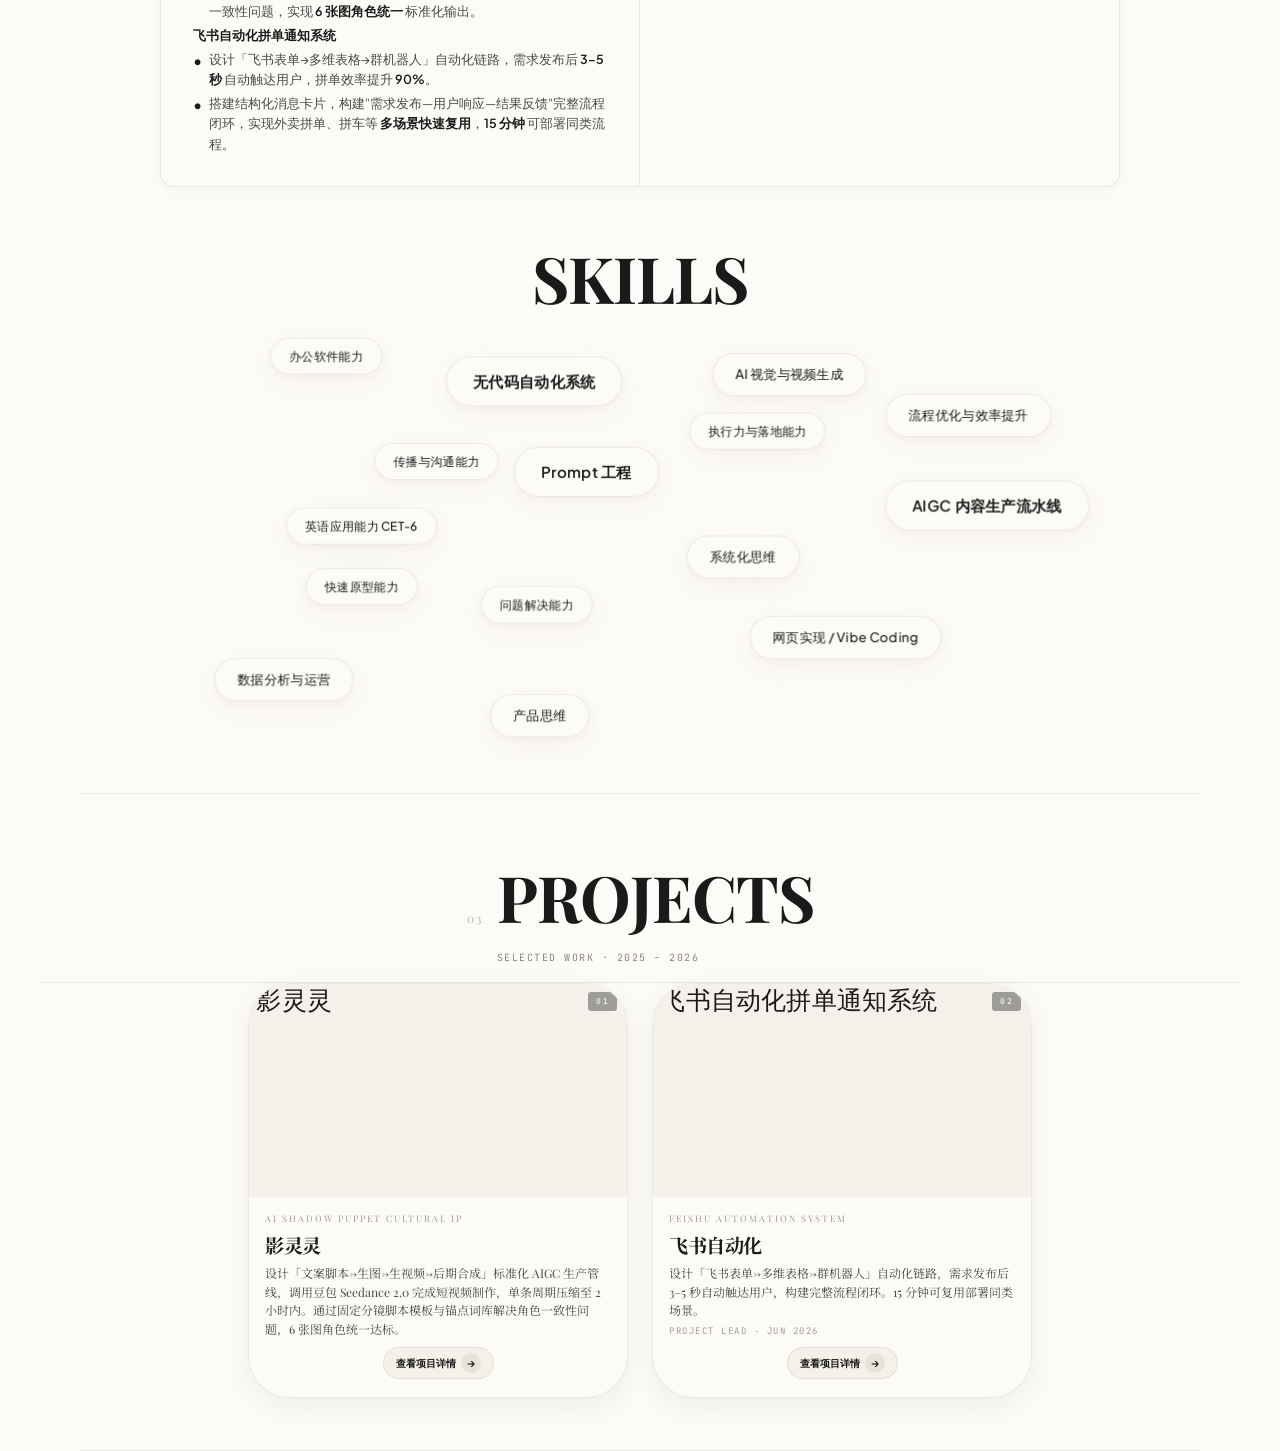
==== commit 554806bb: "fix: 6 issues — tablet hero layout, deterministic skills tags, mobile form overflow, skills content," ====
--- a/index.html
+++ b/index.html
@@ -1173,13 +1173,17 @@
 
       .skill-nebula { height: 340px; max-width: 100%; }
 
-      /* Hero: keep row on tablet, shrink photo */
-      .hero { padding: 120px 24px 40px 120px; gap: 20px; }
-      .hero-photo-stack { width: 260px; height: 65vh; max-height: 480px; }
-      .hero-photo-card { width: 230px; height: 360px; }
-      .hero-photo-card.bottom { transform: translate(-45%, -47%) rotate(2deg); }
-      .hero-photo-stack.swapped .photo-top { transform: translate(-45%, -47%) rotate(2deg); }
-      .hero-photo-stack.swapped .photo-bottom { transform: translate(-55%, -50%) rotate(-3deg); }
+      /* Hero: keep row on tablet, shrink photo & reduce left pad */
+      .hero { padding: 100px 24px 40px 40px; gap: 16px; }
+      .hero-photo-stack { width: 200px; height: 50vh; max-height: 380px; }
+      .hero-photo-card { width: 175px; height: 270px; }
+      .hero-photo-card.bottom { transform: translate(-48%, -47%) rotate(2deg); }
+      .hero-photo-stack.swapped .photo-top { transform: translate(-48%, -47%) rotate(2deg); }
+      .hero-photo-stack.swapped .photo-bottom { transform: translate(-52%, -50%) rotate(-3deg); }
+      .hero-title { white-space: normal; font-size: clamp(28px, 6vw, 64px); line-height: 1.08; }
+      .hero-subtitle { font-size: 14px; margin-top: 10px; }
+      .hero-bio { font-size: 12px; max-width: 320px; }
+      .hero-right { flex: 1 1 auto; max-width: 380px; }
       .hero-cta-row { bottom: 100px; }
       .hero-cta { padding: 12px 24px; font-size: 14px; }
     }
@@ -1763,12 +1767,7 @@
         <!-- 右下：个人技能 -->
         <div class="about-card-col">
           <h4>个人技能</h4>
-          <p><strong>英语水平</strong></p>
-          <p>CET-6（550+），具备良好的英语读写与口语交流能力。</p>
-          <p><strong>办公软件</strong></p>
-          <p>熟练使用 Word、Excel、PowerPoint 等办公软件，具备数据分析与文档排版能力。</p>
-          <p><strong>AI 工具</strong></p>
-          <p>熟练使用 ChatGPT、DeepSeek 等 AI 工具；使用 WorkBuddy（AI Agent）完成个人作品集网站 Vibe Coding。</p>
+          <p>使用 AI Agent（WorkBuddy）完成个人作品集网站 Vibe Coding</p>
         </div>
       </div>
     </div>
@@ -2138,15 +2137,38 @@
         return { x: parseFloat(tag.style.getPropertyValue('--tx') || gsap.getProperty(tag,'x')) || 0, y: parseFloat(tag.style.getPropertyValue('--ty') || gsap.getProperty(tag,'y')) || 0, w: r.width, h: r.height };
       }
 
-      // --- Scatter tags randomly in container, strictly no overlap ---
+      // --- Seeded PRNG (mulberry32) for deterministic scatter ---
+      function mulberry32(a) {
+        return function() {
+          a |= 0; a = a + 0x6D2B79F5 | 0;
+          var t = Math.imul(a ^ a >>> 15, 1 | a);
+          t = t + Math.imul(t ^ t >>> 7, 61 | t) ^ t;
+          return ((t ^ t >>> 14) >>> 0) / 4294967296;
+        };
+      }
+      var seededRand = mulberry32(20260621); // fixed seed → same layout every time
+
+      // --- Scatter tags deterministically, no overlap ---
+      var cachedPositions = null;
       function scatterTags() {
         getBounds();
+        // If we have cached positions, just reapply with current bounds
+        if (cachedPositions) {
+          tagEls.forEach(function(tag, i) {
+            var p = cachedPositions[i];
+            var b = getTagBounds(tag);
+            var nx = Math.max(b.minX, Math.min(b.maxX, p.x));
+            var ny = Math.max(b.minY, Math.min(b.maxY, p.y));
+            gsap.set(tag, { x: nx, y: ny });
+          });
+          return;
+        }
         var placed = [];
         tagEls.forEach(function(tag) {
           var b = getTagBounds(tag);
           var x, y, tries = 0, maxTries = 120;
           do {
-            x = Math.random() * b.maxX;
+            x = seededRand() * b.maxX;
             y = Math.random() * b.maxY;
             tries++;
           } while (tries < maxTries && placed.some(function(p) {
@@ -2188,6 +2210,11 @@
           }
           if (!moved) break;
         }
+        // Cache positions for reuse on resize
+        cachedPositions = [];
+        tagEls.forEach(function(tag) {
+          cachedPositions.push({ x: gsap.getProperty(tag, 'x'), y: gsap.getProperty(tag, 'y') });
+        });
       }
 
       // --- GSAP floating orbits ---
@@ -2195,10 +2222,10 @@
       var orbitTweens = [];
       function startFloating() {
         tagEls.forEach(function(tag, i) {
-          var rx = 2 + Math.random() * 5;   // horizontal radius — subtle
-          var ry = 1 + Math.random() * 3;   // vertical radius — subtle
-          var dur = 7 + Math.random() * 8;  // duration — slower, relaxed
-          var phase = Math.random() * Math.PI * 2; // random starting angle
+          var rx = 2 + seededRand() * 5;   // horizontal radius — subtle
+          var ry = 1 + seededRand() * 3;   // vertical radius — subtle
+          var dur = 7 + seededRand() * 8;  // duration — slower, relaxed
+          var phase = seededRand() * Math.PI * 2; // random starting angle
 
           // Build a timeline that draws an ellipse using sin/cos at 60fps
           // We use a proxy object animated by GSAP, then apply sin/cos
@@ -2353,7 +2380,7 @@
         setTimeout(initSkills, 600);
       }
 
-      // --- Resize handler — re-scatter ---
+      // --- Resize handler — reapply cached positions only ---
       var resizeTimeout;
       window.addEventListener('resize', function() {
         clearTimeout(resizeTimeout);
@@ -2362,6 +2389,7 @@
           // Kill old orbit tweens
           orbitTweens.forEach(function(t) { t.kill(); });
           orbitTweens = [];
+          // Reapply cached positions (clamped to new bounds) — no re-scatter
           scatterTags();
           setTimeout(function() {
             tagEls.forEach(function(tag) {
